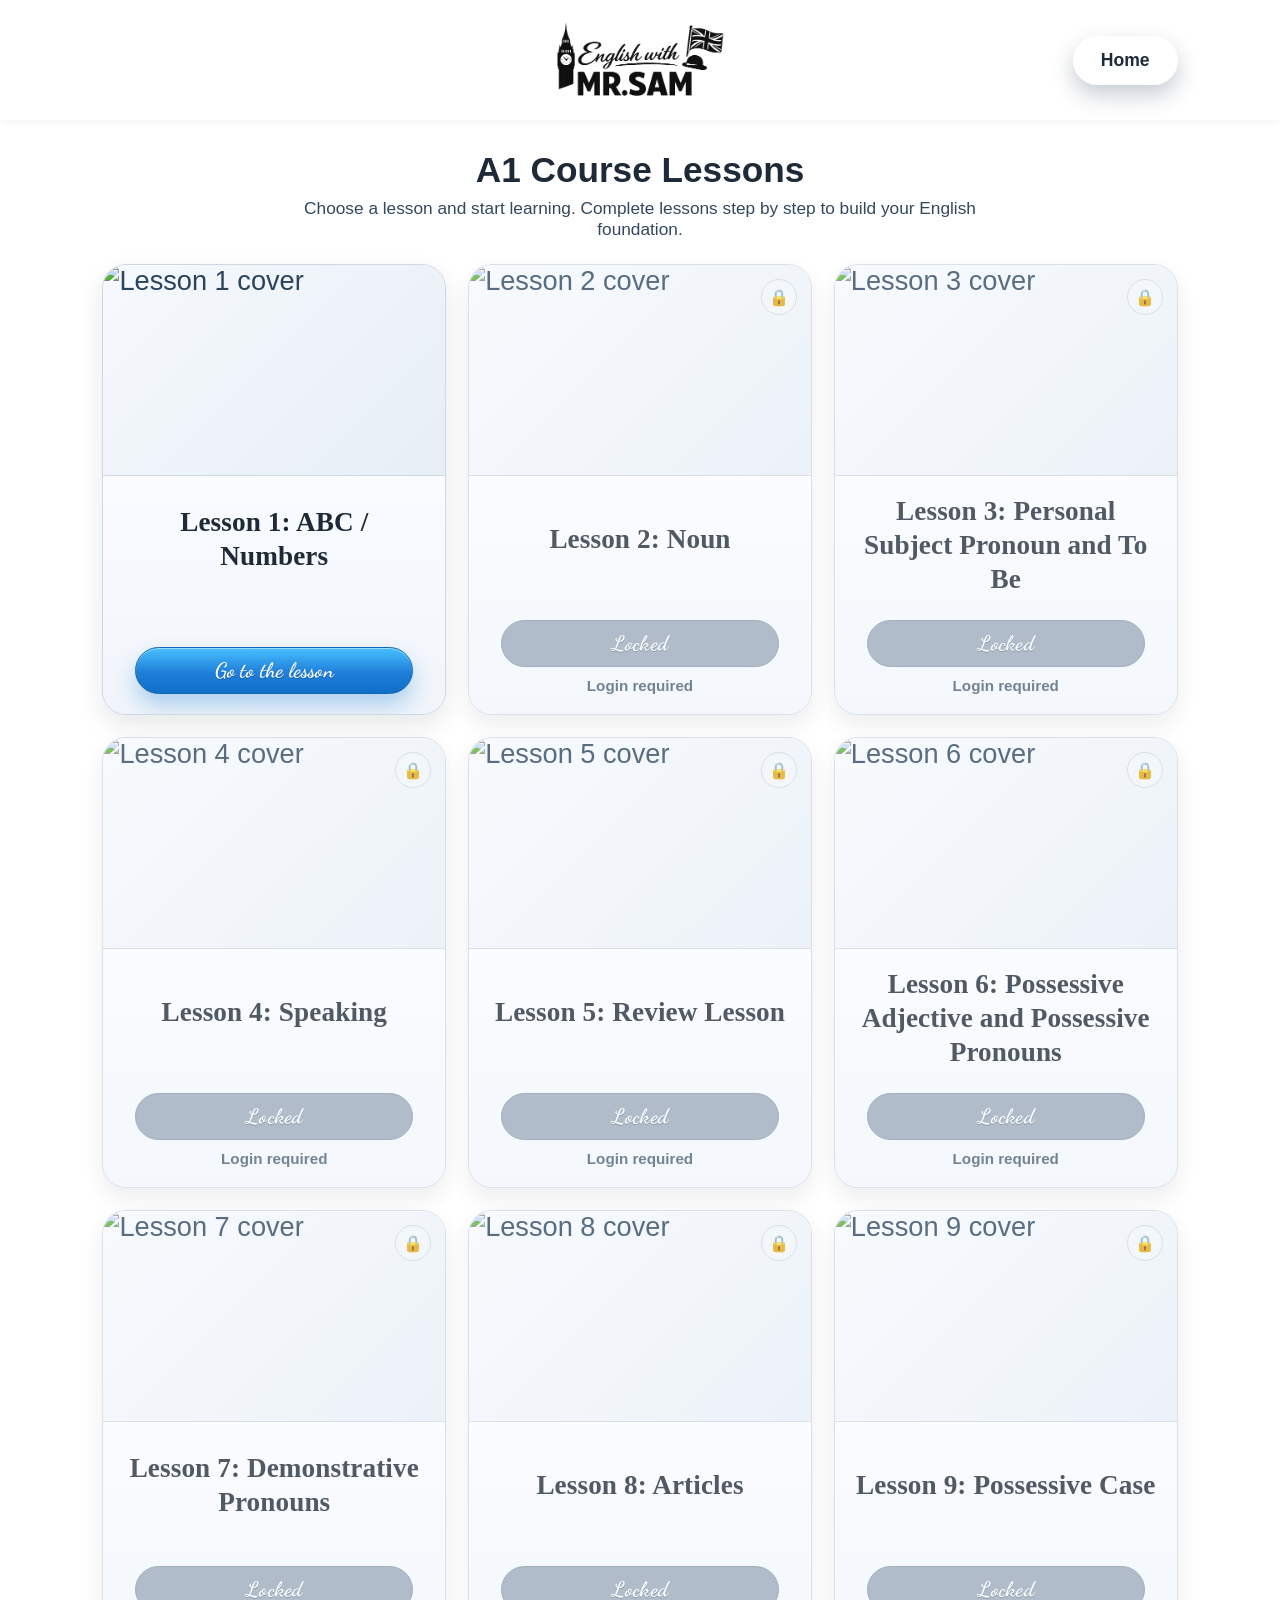
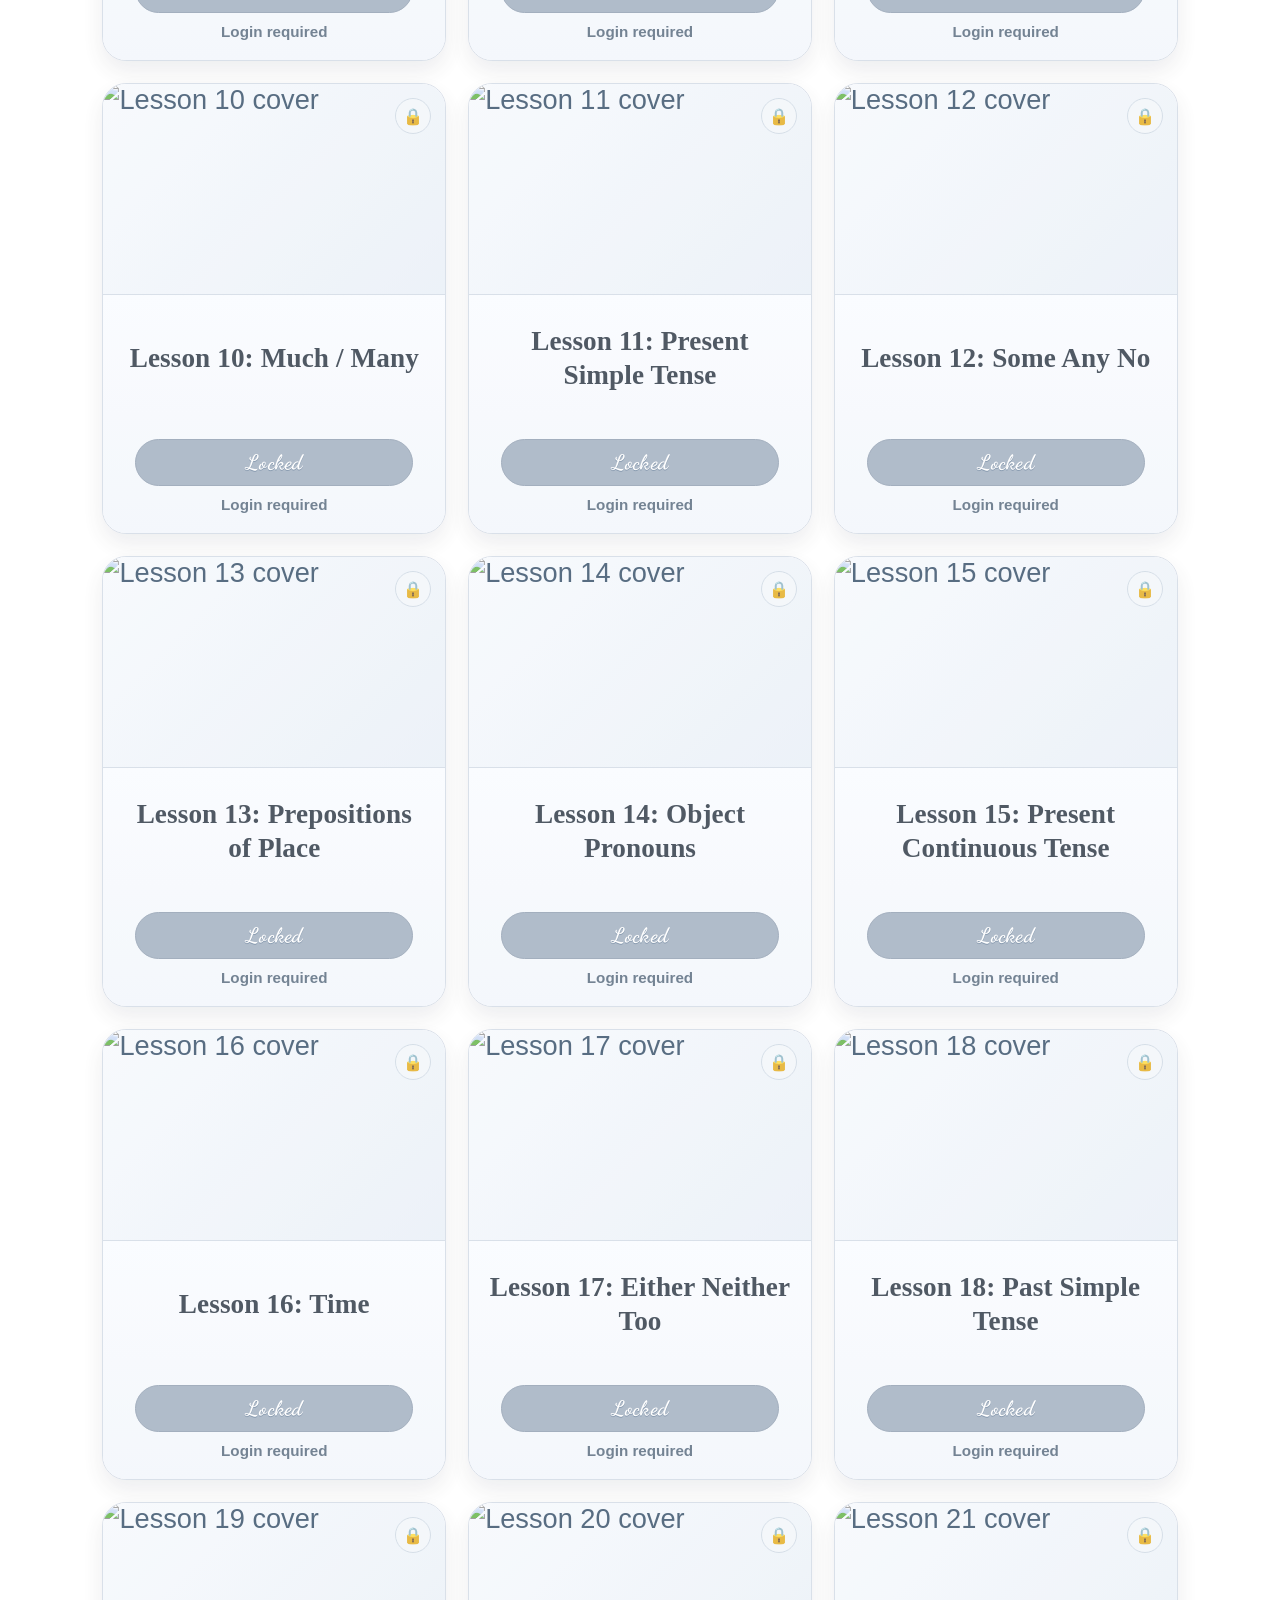
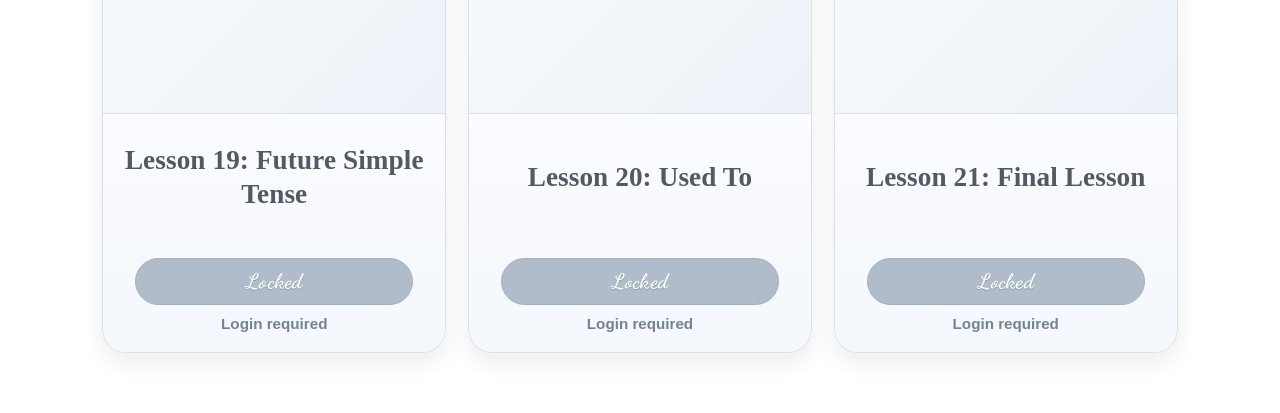
==== a1.html @ b32f91ed "Моя полная версия проекта" ====
<!DOCTYPE html>
<html lang="en">
<head>
  <meta charset="UTF-8">
  <meta name="viewport" content="width=device-width, initial-scale=1.0">
  <title>A1 Course - English with Mr.Sam</title>
  <link rel="stylesheet" href="css/style.css">
</head>
<body>

<header class="level-header">
  <div class="level-header-actions level-header-actions-left">
    <button id="student-notifications-btn" class="btn student-notifications-btn" type="button" hidden>
      Notifications
      <span id="student-notifications-badge" class="admin-requests-badge" hidden>0</span>
    </button>
  </div>
  <div class="logo"><img src="assets/images/logo.png" alt="English with Mr.Sam"></div>
	  <div class="level-header-actions level-header-actions-right">
	    <button id="admin-lessons-edit-btn" class="btn admin-lessons-edit-btn" type="button" hidden>Edit Menu</button>
	    <a href="index.html" class="btn">Home</a>
	  </div>
	</header>

<main class="lessons-page">
  <section class="lessons-header">
    <h1>A1 Course Lessons</h1>
    <p>Choose a lesson and start learning. Complete lessons step by step to build your English foundation.</p>
  </section>

  <section class="lessons-grid">
    <article class="lesson-card">
      <div class="lesson-cover">
        <img src="https://i.pinimg.com/736x/f4/28/dd/f428dd018444810c4edd49f3112e49e9.jpg" alt="Lesson 1 cover">
      </div>
      <div class="lesson-content">
        <h3>Lesson 1: ABC / Numbers</h3>
        <a href="lesson.html?course=a1&lesson=1" class="btn lesson-watch-btn">Go to the lesson</a>
      </div>
    </article>

    <article class="lesson-card">
      <div class="lesson-cover">
        <img src="https://i.pinimg.com/736x/12/1a/36/121a3678f248014e01d6d754f0ebbd3f.jpg" alt="Lesson 2 cover">
      </div>
      <div class="lesson-content">
        <h3>Lesson 2: Noun</h3>
        <a href="lesson.html?course=a1&lesson=2" class="btn lesson-watch-btn">Go to the lesson</a>
      </div>
    </article>

    <article class="lesson-card">
      <div class="lesson-cover">
        <img src="https://i.pinimg.com/736x/fa/c9/60/fac9600a9e92a15acb2fcb94dc715d37.jpg" alt="Lesson 3 cover">
      </div>
      <div class="lesson-content">
        <h3>Lesson 3: Personal Subject Pronoun and To Be</h3>
        <a href="lesson.html?course=a1&lesson=3" class="btn lesson-watch-btn">Go to the lesson</a>
      </div>
    </article>

    <article class="lesson-card">
      <div class="lesson-cover">
        <img src="https://i.pinimg.com/736x/59/88/29/59882949a5b94a3feb4efd10d1847ea9.jpg" alt="Lesson 4 cover">
      </div>
      <div class="lesson-content">
        <h3>Lesson 4: Speaking</h3>
        <a href="lesson.html?course=a1&lesson=4" class="btn lesson-watch-btn">Go to the lesson</a>
      </div>
    </article>

    <article class="lesson-card">
      <div class="lesson-cover">
        <img src="https://i.pinimg.com/736x/5c/96/75/5c9675b63a63d4acdc870abcc089da8f.jpg" alt="Lesson 5 cover">
      </div>
      <div class="lesson-content">
        <h3>Lesson 5: Review Lesson</h3>
        <a href="lesson.html?course=a1&lesson=5" class="btn lesson-watch-btn">Go to the lesson</a>
      </div>
    </article>

    <article class="lesson-card">
      <div class="lesson-cover">
        <img src="https://i.pinimg.com/474x/13/44/f9/1344f935980ba0d9b12a4c93f4e390b7.jpg" alt="Lesson 6 cover">
      </div>
      <div class="lesson-content">
        <h3>Lesson 6: Possessive Adjective and Possessive Pronouns</h3>
        <a href="lesson.html?course=a1&lesson=6" class="btn lesson-watch-btn">Go to the lesson</a>
      </div>
    </article>

    <article class="lesson-card">
      <div class="lesson-cover">
        <img src="https://i.pinimg.com/736x/24/4f/c6/244fc6b7ed5f3d1a5524e6fdaa339939.jpg" alt="Lesson 7 cover">
      </div>
      <div class="lesson-content">
        <h3>Lesson 7: Demonstrative Pronouns</h3>
        <a href="lesson.html?course=a1&lesson=7" class="btn lesson-watch-btn">Go to the lesson</a>
      </div>
    </article>

    <article class="lesson-card">
      <div class="lesson-cover">
        <img src="https://i.pinimg.com/736x/83/2a/03/832a032b71c63dbc31da8e2b316b7956.jpg" alt="Lesson 8 cover">
      </div>
      <div class="lesson-content">
        <h3>Lesson 8: Articles</h3>
        <a href="lesson.html?course=a1&lesson=8" class="btn lesson-watch-btn">Go to the lesson</a>
      </div>
    </article>

    <article class="lesson-card">
      <div class="lesson-cover">
        <img src="https://i.pinimg.com/736x/c4/96/86/c4968682a4b6e03bea7758cf685287c3.jpg" alt="Lesson 9 cover">
      </div>
      <div class="lesson-content">
        <h3>Lesson 9: Possessive Case</h3>
        <a href="lesson.html?course=a1&lesson=9" class="btn lesson-watch-btn">Go to the lesson</a>
      </div>
    </article>

    <article class="lesson-card">
      <div class="lesson-cover">
        <img src="https://i.pinimg.com/736x/73/36/1b/73361b4a1b1c5f6d1d04d40ecb7745ae.jpg" alt="Lesson 10 cover">
      </div>
      <div class="lesson-content">
        <h3>Lesson 10: Much / Many</h3>
        <a href="lesson.html?course=a1&lesson=10" class="btn lesson-watch-btn">Go to the lesson</a>
      </div>
    </article>

    <article class="lesson-card">
      <div class="lesson-cover">
        <img src="https://i.pinimg.com/736x/d9/fa/b4/d9fab4a4e30b1e38443cf0c3f3ee1633.jpg" alt="Lesson 11 cover">
      </div>
      <div class="lesson-content">
        <h3>Lesson 11: Present Simple Tense</h3>
        <a href="lesson.html?course=a1&lesson=11" class="btn lesson-watch-btn">Go to the lesson</a>
      </div>
    </article>

    <article class="lesson-card">
      <div class="lesson-cover">
        <img src="https://i.pinimg.com/474x/fb/35/fd/fb35fd4e826f619e4605c8e14056ad9c.jpg" alt="Lesson 12 cover">
      </div>
      <div class="lesson-content">
        <h3>Lesson 12: Some Any No</h3>
        <a href="lesson.html?course=a1&lesson=12" class="btn lesson-watch-btn">Go to the lesson</a>
      </div>
    </article>

    <article class="lesson-card">
      <div class="lesson-cover">
        <img src="https://i.pinimg.com/736x/87/4e/cf/874ecf6b1c664c4f648a3f68b9eb42da.jpg" alt="Lesson 13 cover">
      </div>
      <div class="lesson-content">
        <h3>Lesson 13: Prepositions of Place</h3>
        <a href="lesson.html?course=a1&lesson=13" class="btn lesson-watch-btn">Go to the lesson</a>
      </div>
    </article>

    <article class="lesson-card">
      <div class="lesson-cover">
        <img src="https://i.pinimg.com/736x/93/0e/83/930e83a0f84711d892cebf21de07cc9b.jpg" alt="Lesson 14 cover">
      </div>
      <div class="lesson-content">
        <h3>Lesson 14: Object Pronouns</h3>
        <a href="lesson.html?course=a1&lesson=14" class="btn lesson-watch-btn">Go to the lesson</a>
      </div>
    </article>

    <article class="lesson-card">
      <div class="lesson-cover">
        <img src="https://i.pinimg.com/736x/8a/24/f9/8a24f9ffac2195adc4636b963e77fce8.jpg" alt="Lesson 15 cover">
      </div>
      <div class="lesson-content">
        <h3>Lesson 15: Present Continuous Tense</h3>
        <a href="lesson.html?course=a1&lesson=15" class="btn lesson-watch-btn">Go to the lesson</a>
      </div>
    </article>

    <article class="lesson-card">
      <div class="lesson-cover">
        <img src="https://i.pinimg.com/736x/9e/d6/b0/9ed6b02f79d5bc40ccf3356152692ac5.jpg" alt="Lesson 16 cover">
      </div>
      <div class="lesson-content">
        <h3>Lesson 16: Time</h3>
        <a href="lesson.html?course=a1&lesson=16" class="btn lesson-watch-btn">Go to the lesson</a>
      </div>
    </article>

    <article class="lesson-card">
      <div class="lesson-cover">
        <img src="https://i.pinimg.com/736x/a9/92/30/a99230cb62af716498c2d826ce8df457.jpg" alt="Lesson 17 cover">
      </div>
      <div class="lesson-content">
        <h3>Lesson 17: Either Neither Too</h3>
        <a href="lesson.html?course=a1&lesson=17" class="btn lesson-watch-btn">Go to the lesson</a>
      </div>
    </article>

    <article class="lesson-card">
      <div class="lesson-cover">
        <img src="https://i.pinimg.com/736x/d8/53/77/d85377ebad94252be86b16bd6f372244.jpg" alt="Lesson 18 cover">
      </div>
      <div class="lesson-content">
        <h3>Lesson 18: Past Simple Tense</h3>
        <a href="lesson.html?course=a1&lesson=18" class="btn lesson-watch-btn">Go to the lesson</a>
      </div>
    </article>

    <article class="lesson-card">
      <div class="lesson-cover">
        <img src="https://i.pinimg.com/736x/39/40/91/394091cfc0bd8c5c378f222844a69f79.jpg" alt="Lesson 19 cover">
      </div>
      <div class="lesson-content">
        <h3>Lesson 19: Future Simple Tense</h3>
        <a href="lesson.html?course=a1&lesson=19" class="btn lesson-watch-btn">Go to the lesson</a>
      </div>
    </article>

    <article class="lesson-card">
      <div class="lesson-cover">
        <img src="https://i.pinimg.com/736x/39/0e/78/390e78ba907acc39c806ce5bff473f95.jpg" alt="Lesson 20 cover">
      </div>
      <div class="lesson-content">
        <h3>Lesson 20: Used To</h3>
        <a href="lesson.html?course=a1&lesson=20" class="btn lesson-watch-btn">Go to the lesson</a>
      </div>
    </article>

    <article class="lesson-card">
      <div class="lesson-cover">
        <img src="https://i.pinimg.com/736x/36/9f/03/369f03be8d5e9aa9226c4de29df728b2.jpg" alt="Lesson 21 cover">
      </div>
      <div class="lesson-content">
        <h3>Lesson 21: Final Lesson</h3>
        <a href="lesson.html?course=a1&lesson=21" class="btn lesson-watch-btn">Go to the lesson</a>
      </div>
    </article>
  </section>
</main>

<script src="js/script.js"></script>
</body>
</html>
---- css/style.css ----
﻿@import url("https://fonts.googleapis.com/css2?family=Manrope:wght@600;700;800&display=swap");
@import url("https://fonts.googleapis.com/css2?family=Dancing+Script:wght@600;700&display=swap");

body {
  margin: 0;
  font-family: Arial, sans-serif;
  background: #ffffff;
  color: #1E2A38;
}

[hidden] {
  display: none !important;
}

.results-page {
  min-height: calc(100vh - 90px);
  padding: 32px 6% 60px;
  display: flex;
  align-items: center;
  justify-content: center;
  background:
    linear-gradient(180deg, rgba(243, 246, 252, 0.95), rgba(243, 246, 252, 0.75)),
    repeating-linear-gradient(
      0deg,
      rgba(14, 37, 61, 0.06) 0px,
      rgba(14, 37, 61, 0.06) 1px,
      transparent 1px,
      transparent 28px
    ),
    repeating-linear-gradient(
      90deg,
      rgba(14, 37, 61, 0.06) 0px,
      rgba(14, 37, 61, 0.06) 1px,
      transparent 1px,
      transparent 28px
    );
}

.results-fullpage {
  width: min(980px, 100%);
}

.results-shell {
  background: #ffffff;
  border: 1px solid rgba(16, 35, 54, 0.18);
  border-radius: 26px;
  padding: 30px 28px 34px;
  box-shadow: 0 28px 70px rgba(12, 26, 40, 0.18);
  font-family: "Manrope", "Segoe UI", "Segoe UI Variable", sans-serif;
  position: relative;
}

.results-shell::after {
  content: "";
  position: absolute;
  inset: 14px;
  border: 1px solid rgba(19, 41, 63, 0.08);
  border-radius: 20px;
  pointer-events: none;
}

.results-headline {
  margin: 0 0 14px;
  text-align: center;
  font-size: clamp(2rem, 4vw, 2.8rem);
  letter-spacing: 0.4px;
  color: #102740;
}

.results-lead {
  margin: 0 auto 18px;
  max-width: 540px;
  text-align: center;
  color: #43556d;
  font-size: 1.02rem;
  line-height: 1.5;
  padding: 14px 18px;
  border: 1px solid rgba(18, 42, 64, 0.16);
  border-radius: 14px;
  background: #f7f9fc;
}

.results-toggle {
  display: grid;
  grid-template-columns: repeat(2, minmax(0, 1fr));
  gap: 16px;
  margin: 0 auto 18px;
  max-width: 520px;
}

.results-toggle-btn {
  border: 1px solid rgba(18, 42, 64, 0.2);
  background: #ffffff;
  color: #1e3348;
  padding: 12px 18px;
  border-radius: 12px;
  font-weight: 700;
  font-size: 1rem;
  letter-spacing: 0.2px;
  cursor: pointer;
  transition: transform 0.2s ease, box-shadow 0.2s ease;
}

.results-toggle-btn:hover {
  transform: translateY(-1px);
  box-shadow: 0 10px 24px rgba(17, 34, 52, 0.15);
}

.results-toggle-btn.is-active {
  background: #102a42;
  color: #ffffff;
  border-color: #102a42;
  box-shadow: 0 10px 22px rgba(10, 26, 41, 0.2);
}

.results-note {
  margin: 0 auto 22px;
  max-width: 620px;
  text-align: center;
  color: #1f3a55;
  font-weight: 600;
  padding: 14px 16px;
  border-radius: 14px;
  background: #eef3f8;
  border: 1px solid rgba(18, 42, 64, 0.12);
}

.results-grid {
  display: grid;
  grid-template-columns: repeat(3, minmax(0, 1fr));
  gap: 18px;
}

.results-card {
  border: 1px solid rgba(16, 37, 58, 0.2);
  border-radius: 18px;
  padding: 18px 16px;
  min-height: 190px;
  display: flex;
  flex-direction: column;
  gap: 10px;
  background: #ffffff;
  box-shadow: 0 10px 20px rgba(13, 27, 42, 0.08);
}

.results-score {
  width: 84px;
  height: 84px;
  border-radius: 16px;
  border: 1px solid rgba(16, 37, 58, 0.2);
  display: grid;
  place-items: center;
  font-size: 1.6rem;
  font-weight: 800;
  color: #122d46;
  background: #f3f6fb;
}

.results-card-info h3 {
  margin: 0 0 6px;
  font-size: 1.05rem;
  color: #102740;
}

.results-card-info p {
  margin: 0;
  color: #4a5f76;
  font-size: 0.96rem;
  line-height: 1.45;
}

@media (max-width: 900px) {
  .results-page {
    padding: 24px 5% 40px;
  }

  .results-shell {
    padding: 24px 20px 26px;
  }

  .results-grid {
    grid-template-columns: repeat(2, minmax(0, 1fr));
  }
}

@media (min-width: 901px) {
  #presentation-open-btn {
    display: none !important;
  }
}

@media (max-width: 640px) {
  .results-toggle {
    grid-template-columns: 1fr;
  }

  .results-grid {
    grid-template-columns: 1fr;
  }

  .results-score {
    width: 72px;
    height: 72px;
    font-size: 1.4rem;
  }
}

@media (max-width: 900px) {
  header {
    padding: 16px 5%;
  }

  .hero-header {
    min-height: auto;
    --logo-size: 180px;
  }

  .hero {
    padding: 40px 6% 28px;
  }

  .hero-info-grid {
    grid-template-columns: 1fr;
  }

  .hero-image img {
    aspect-ratio: 16 / 9;
  }

  .levels {
    padding: 44px 6%;
  }

  .cards {
    gap: 20px;
  }

  .header-actions {
    position: static;
    margin-top: 12px;
    justify-content: center;
    flex-wrap: wrap;
  }

  .profile-grid {
    grid-template-columns: 1fr;
  }

  .profile-subscription {
    grid-template-columns: 1fr;
  }

  .profile-extras-grid {
    grid-template-columns: 1fr;
  }

  .profile-modal-card,
  .achievements-modal-card,
  .leaderboard-modal-card {
    width: min(94vw, 560px);
    max-height: 92vh;
  }

  .results-modal-card {
    padding: 0 20px 28px;
  }

  .results-modal-tiles {
    grid-template-columns: repeat(2, minmax(0, 1fr));
    margin-top: 80px;
  }

  .results-modal-tile:nth-child(3n + 2) {
    --tile-offset: 0px;
  }

  .results-modal-subtitle--spaced {
    margin-top: 110px;
  }
}

@media (max-width: 640px) {
  header {
    padding: 12px 5%;
  }

  header .btn {
    position: static;
    padding: 10px 16px;
    font-size: 1rem;
  }

  .hero-header {
    --logo-size: 140px;
  }

  .hero-header.is-compact {
    padding: 10px 6%;
  }

  .header-actions {
    gap: 8px;
  }

  .header-actions .btn {
    padding: 8px 12px;
    font-size: 0.95rem;
  }

  .hero-info-card h3 {
    font-size: 1.5rem;
  }

  .hero-info-card p {
    font-size: 0.98rem;
  }

  .hero-image img {
    aspect-ratio: 16 / 10;
  }

  .levels h2 {
    font-size: 1.85rem;
  }

  .cards {
    grid-template-columns: 1fr;
  }

  .knowledge-test-note {
    font-size: 1.35rem;
  }

  .knowledge-test-btn {
    width: 100%;
    max-width: 320px;
  }

  .profile-mentor-card {
    flex-direction: column;
    text-align: center;
    border-radius: 16px;
    padding: 12px;
  }

  .profile-mentor-avatar {
    width: 64px;
    height: 64px;
  }

  .achievements-modal-header {
    grid-template-columns: 1fr;
    justify-items: center;
    gap: 8px;
  }

  .achievements-modal-header h3 {
    justify-self: center;
    text-align: center;
  }

  .achievements-modal-close,
  .achievements-modal-header .achievements-leaderboard-btn {
    justify-self: center;
  }

  .leaderboard-modal-header {
    flex-direction: column;
    align-items: center;
    gap: 8px;
  }

  .leaderboard-modal-close {
    align-self: center;
  }

  .results-modal-tiles {
    grid-template-columns: 1fr;
    margin-top: 48px;
  }

  .results-modal-tile {
    transform: translateY(0);
  }

  .results-modal-subtitle--spaced {
    margin-top: 40px;
  }
}

header {
  display: flex;
  justify-content: center;
  align-items: center;
  padding: 20px 8%;
  box-shadow: 0 2px 8px rgba(0,0,0,0.05);
  position: relative;
  overflow: hidden;
  --header-bg-image: url("https://wallpapers.com/images/hd/white-geometric-shapes-nvtlzwob9kw7mc8t.jpg");
  background-color: var(--header-bg-color, #ffffff);
}

header::before {
  content: "";
  position: absolute;
  inset: 0;
  background-image: var(--header-bg-image);
  background-size: cover;
  background-position: center;
  background-repeat: no-repeat;
  z-index: 0;
  pointer-events: none;
}

header > * {
  position: relative;
  z-index: 1;
}

.hero-header {
  position: sticky;
  top: 0;
  z-index: 20;
  --header-bg-color: #e3e7ec;
  --header-max-vh: 45;
  --header-min-px: 90;
  min-height: calc(var(--header-max-vh) * 1vh);
  --logo-size-max: 252;
  --logo-size-min: 95;
  --logo-size: 252px;
  overflow: hidden;
  transition: min-height 0.45s ease, padding 0.45s ease, box-shadow 0.45s ease;
}

.hero-header::before {
  transition: opacity 0.45s ease;
}

.logo {
  font-weight: bold;
  font-size: 2rem;
  text-align: center;
  transition: font-size 0.45s ease;
  font-family: "Dancing Script", "Segoe Script", "Brush Script MT", cursive;
  letter-spacing: 0.3px;
  line-height: 1;
  display: inline-flex;
  align-items: center;
  justify-content: center;
}

.logo img {
  height: var(--logo-size, 95px);
  width: auto;
  display: block;
}

.level-header {
  min-height: 75px;
  --logo-size: 80px;
  --header-bg-color: #ffffff;
}

.admin-header {
  min-height: 80px;
  --logo-size: 85px;
  --header-bg-color: #e3e7ec;
}

.level-header .btn {
  top: 50%;
  transform: translateY(-50%);
}

.level-header .btn:hover {
  transform: translateY(-50%);
}

header .btn {
  position: absolute;
  right: 4%;
  top: 14px;
  background: #ffffff;
  color: #1E2A38;
  padding: 14px 28px;
  border-radius: 11px;
  font-weight: 700;
  font-size: 1.1rem;
}

.header-actions {
  position: absolute;
  top: 14px;
  display: flex;
  align-items: center;
  gap: 10px;
}

.header-actions-left {
  left: 4%;
  right: auto;
}

.header-actions-right {
  right: 4%;
  left: auto;
}

.header-actions .btn {
  position: static;
  display: inline-flex;
  align-items: center;
  justify-content: center;
  line-height: 1;
}

.header-actions .btn[hidden] {
  display: none !important;
}

.header-actions #admin-panel-btn,
.header-actions #profile-btn {
  position: relative;
  transform: none;
}

@media (min-width: 901px) {
  .hero-header .header-actions.header-actions-right #admin-panel-btn {
    position: relative;
    top: 0;
  }
}

.profile-modal {
  position: fixed;
  inset: 0;
  background: rgba(10, 25, 45, 0.44);
  display: none;
  align-items: center;
  justify-content: center;
  padding: 16px;
  z-index: 1200;
}

.profile-modal.is-open {
  display: flex;
}

.profile-modal-card {
  width: min(640px, 100%);
  max-height: 90vh;
  overflow-y: auto;
  background: #ffffff;
  border-radius: 18px;
  border: 1px solid #cfdae6;
  padding: 12px;
}

.team-modal {
  position: fixed;
  inset: 0;
  background: rgba(10, 25, 45, 0.44);
  display: none;
  align-items: center;
  justify-content: center;
  padding: 0;
  z-index: 1300;
}

.team-modal.is-open {
  display: flex;
}

.team-modal-card {
  width: 100vw;
  height: 100dvh;
  background: #ffffff;
  border-radius: 0;
  border: none;
  overflow: hidden;
  display: flex;
  flex-direction: column;
}

.team-modal-topbar {
  display: grid;
  grid-template-columns: 1fr auto 1fr;
  align-items: center;
  gap: 12px;
  padding: max(12px, env(safe-area-inset-top)) max(14px, env(safe-area-inset-right)) 12px
    max(14px, env(safe-area-inset-left));
  border-bottom: 1px solid #e2eaf3;
  background: linear-gradient(180deg, #ffffff 0%, #f4f7fb 100%);
}

.team-modal-topbar-spacer {
  min-width: 120px;
}

.team-modal-topbar-center {
  display: inline-flex;
  align-items: center;
  gap: 12px;
  justify-content: center;
  flex-wrap: wrap;
}

.team-modal-title {
  margin: 0;
  color: #0e2a45;
  font-weight: 900;
  letter-spacing: 0.4px;
  font-size: clamp(1.6rem, 2.3vw, 2.25rem);
  text-shadow: 0 10px 18px rgba(16, 32, 56, 0.08);
}

.team-modal-count {
  display: inline-flex;
  align-items: center;
  padding: 6px 12px;
  border-radius: 999px;
  font-weight: 900;
  font-size: 0.9rem;
  background: linear-gradient(135deg, #102a42, #184a7a);
  color: #ffffff;
}

.team-modal-topbar-right {
  display: inline-flex;
  align-items: center;
  gap: 10px;
  flex-wrap: wrap;
  justify-content: flex-end;
  justify-self: end;
}

.team-modal-edit-btn {
  background: linear-gradient(135deg, #f59e0b, #d97706) !important;
  color: #ffffff !important;
  border: none !important;
  font-weight: 900 !important;
}

.team-modal-body {
  flex: 1;
  min-height: 0;
  display: flex;
  flex-direction: column;
  align-items: center;
  padding: 18px 16px 22px;
  overflow: auto;
  -webkit-overflow-scrolling: touch;
  background:
    linear-gradient(180deg, rgba(243, 246, 252, 0.85), rgba(243, 246, 252, 0.65)),
    repeating-linear-gradient(
      0deg,
      rgba(14, 37, 61, 0.05) 0px,
      rgba(14, 37, 61, 0.05) 1px,
      transparent 1px,
      transparent 28px
    ),
    repeating-linear-gradient(
      90deg,
      rgba(14, 37, 61, 0.05) 0px,
      rgba(14, 37, 61, 0.05) 1px,
      transparent 1px,
      transparent 28px
    );
}

.team-card-actions {
  margin-top: 10px;
  display: flex;
  gap: 10px;
  flex-wrap: wrap;
  align-items: center;
}

.team-card-actions .btn {
  padding: 8px 14px;
  font-size: 0.84rem;
  font-weight: 900;
  border: 1px solid rgba(16, 35, 54, 0.18);
  background: rgba(255, 255, 255, 0.92);
  color: #15314f;
}

.team-card-actions .team-card-more-btn {
  background: linear-gradient(135deg, #f59e0b, #d97706);
  color: #ffffff;
  border-color: transparent;
  box-shadow: 0 10px 22px rgba(217, 119, 6, 0.26);
}

.team-card-actions .team-card-delete-btn {
  background: linear-gradient(135deg, #ef4444, #b91c1c);
  color: #ffffff;
  border-color: transparent;
}

.admin-team-mini-delete {
  background: linear-gradient(135deg, #ef4444, #b91c1c) !important;
  color: #ffffff !important;
  border-color: transparent !important;
  box-shadow: 0 12px 22px rgba(185, 28, 28, 0.22);
}

.team-member-card {
  width: min(860px, 100%);
  max-height: 92vh;
  padding: 12px 12px 16px;
}

.team-member-modal {
  z-index: 1400;
}

.team-member-hero {
  display: flex;
  gap: 16px;
  align-items: center;
  padding: 10px 6px 6px;
}

.team-member-avatar {
  width: 206px;
  height: 206px;
  border-radius: 50%;
  border: 2px solid #263747;
  background: linear-gradient(135deg, #e7edf3, #cfd8e2);
  flex: 0 0 206px;
  overflow: hidden;
  display: grid;
  place-items: center;
  color: #2b4e72;
  font-weight: 900;
  font-size: 2.1rem;
}

.team-member-avatar img {
  width: 100%;
  height: 100%;
  object-fit: cover;
  display: block;
}

.team-member-hero-text {
  display: grid;
  gap: 10px;
  min-width: 0;
}

.team-member-header {
  margin: 0;
  color: #132943;
  font-weight: 900;
  font-size: 1.6rem;
  line-height: 1.15;
}

.team-member-subheader {
  margin: 0;
  color: #24415f;
  font-size: 1.02rem;
  line-height: 1.45;
}

.team-member-section {
  margin-top: 14px;
  padding: 12px;
  border-radius: 18px;
  border: 1px solid #cfdae6;
  background: linear-gradient(180deg, #ffffff 0%, #f4f7fb 100%);
}

.team-member-section-title {
  margin: 0 0 10px;
  color: #143456;
}

.team-member-achievements {
  margin: 0;
  padding-left: 18px;
  color: #31475c;
  line-height: 1.55;
}

.admin-team-edit-grid {
  display: grid;
  grid-template-columns: 190px 1fr;
  gap: 16px;
  margin-top: 14px;
}

.admin-team-edit-avatar {
  display: grid;
  gap: 10px;
  align-content: start;
  justify-items: center;
}

#admin-team-edit-avatar-preview,
.admin-team-edit-avatar-fallback {
  width: 150px;
  height: 150px;
  border-radius: 50%;
  border: 1px solid #d9e1ee;
  background: #f3f6fb;
  display: grid;
  place-items: center;
  font-weight: 900;
  color: #1c2a4a;
  object-fit: cover;
}

.admin-team-edit-avatar-fallback {
  font-size: 2rem;
}

.admin-team-edit-fields {
  display: grid;
  gap: 10px;
}

.admin-team-edit-textarea {
  resize: vertical;
}

@media (max-width: 700px) {
  .team-member-hero {
    flex-direction: column;
    align-items: flex-start;
  }
  .team-member-avatar {
    width: 176px;
    height: 176px;
    flex-basis: 176px;
  }
  .admin-team-edit-grid {
    grid-template-columns: 1fr;
  }
}

.achievements-modal {
  position: fixed;
  inset: 0;
  background: rgba(10, 25, 45, 0.44);
  display: none;
  align-items: center;
  justify-content: center;
  padding: 16px;
  z-index: 1250;
}

.achievements-modal.is-open {
  display: flex;
}

.achievements-modal-card {
  width: min(560px, 100%);
  max-height: 88vh;
  overflow-y: auto;
  background: #ffffff;
  border-radius: 18px;
  border: 1px solid #cfdae6;
  padding: 16px;
}

.achievements-modal-header {
  display: grid;
  grid-template-columns: 1fr auto 1fr;
  align-items: center;
  gap: 12px;
  margin-bottom: 8px;
}

.achievements-modal-header h3 {
  margin: 0;
  color: #143456;
  font-size: 1.35rem;
  justify-self: start;
}

.achievements-modal-close {
  box-shadow: none;
  padding: 8px 14px;
  justify-self: end;
}

.achievements-modal-header .achievements-leaderboard-btn {
  justify-self: center;
}

.achievements-modal-progress {
  margin: 0 0 14px;
  font-weight: 800;
  color: #1f4f7a;
  font-size: 1.05rem;
}

.achievements-modal-list {
  display: grid;
  gap: 10px;
}

.achievements-modal-actions {
  margin-top: 12px;
  display: flex;
  justify-content: flex-end;
}

.achievements-leaderboard-btn {
  padding: 8px 16px;
  border-radius: 999px;
  box-shadow: none;
  background: linear-gradient(135deg, #2fa7ff, #1682cf);
  color: #ffffff;
  font-weight: 700;
}

.achievements-leaderboard-btn:hover {
  filter: brightness(1.04);
}

.leaderboard-modal {
  position: fixed;
  inset: 0;
  background: rgba(10, 25, 45, 0.44);
  display: none;
  align-items: center;
  justify-content: center;
  padding: 16px;
  z-index: 1260;
}

.leaderboard-modal.is-open {
  display: flex;
}

.leaderboard-modal-card {
  width: min(520px, 100%);
  max-height: 88vh;
  overflow-y: auto;
  background: linear-gradient(160deg, #f7fbff 0%, #ffffff 45%, #eef4ff 100%);
  border-radius: 18px;
  border: 1px solid #d4e3f7;
  padding: 16px;
  box-shadow: 0 22px 40px rgba(16, 38, 74, 0.18);
}

.leaderboard-modal-header {
  display: flex;
  align-items: center;
  justify-content: space-between;
  gap: 12px;
  margin-bottom: 8px;
}

.leaderboard-modal-header h3 {
  margin: 0;
  color: #143456;
  font-size: 1.35rem;
}

.leaderboard-modal-close {
  box-shadow: none;
  padding: 8px 14px;
}

.leaderboard-modal-list {
  display: grid;
  gap: 12px;
}

.leaderboard-row {
  display: flex;
  align-items: center;
  gap: 12px;
  padding: 10px 12px;
  border-radius: 14px;
  border: 1px solid #d6e2f1;
  background: linear-gradient(135deg, #f9fbff, #f2f6ff);
  box-shadow: inset 0 0 0 1px rgba(255, 255, 255, 0.45);
  transition: transform 0.15s ease, box-shadow 0.2s ease;
  font-size: 0.9rem;
  cursor: pointer;
}

.leaderboard-row:hover {
  transform: translateY(-1px);
  box-shadow: 0 10px 18px rgba(16, 38, 74, 0.12);
}

.leaderboard-row:focus {
  outline: 3px solid rgba(47, 167, 255, 0.45);
  outline-offset: 2px;
}

.leaderboard-row.is-you {
  border-color: #2fa7ff;
  background: linear-gradient(135deg, #eaf4ff, #f7fbff);
}

.leaderboard-row.is-top-1 {
  border-color: #f0c766;
  background: linear-gradient(135deg, #fff6d8, #ffeeb3);
}

.leaderboard-row.is-top-2 {
  border-color: #c9d4e5;
  background: linear-gradient(135deg, #f4f7fb, #e9eef7);
}

.leaderboard-row.is-top-3 {
  border-color: #f0c0a1;
  background: linear-gradient(135deg, #fff0e4, #ffe2cd);
}

.leaderboard-rank {
  display: flex;
  align-items: center;
  gap: 6px;
  font-weight: 800;
  color: #1f4f7a;
  min-width: 52px;
}

.leaderboard-rank-text {
  min-width: 28px;
}

.leaderboard-medal {
  font-size: 1.05rem;
}

.leaderboard-name {
  flex: 1;
  font-weight: 700;
  color: #233a52;
  display: flex;
  flex-direction: column;
  gap: 2px;
}

.leaderboard-name-text {
  font-size: 0.98rem;
}

.leaderboard-meta {
  font-size: 0.8rem;
  color: #5b6f85;
}

.leaderboard-points {
  font-weight: 800;
  color: #1f6a4a;
  background: #e9f6ef;
  border: 1px solid #bde3cf;
  padding: 4px 10px;
  border-radius: 999px;
  min-width: 72px;
  text-align: center;
}

.leaderboard-row.is-top-1 .leaderboard-points {
  background: #fff0b5;
  border-color: #f0c766;
  color: #8b5a12;
}

.leaderboard-row.is-top-2 .leaderboard-points {
  background: #eef2f7;
  border-color: #c9d4e5;
  color: #47566a;
}

.leaderboard-row.is-top-3 .leaderboard-points {
  background: #ffe6d5;
  border-color: #f0c0a1;
  color: #8a4a20;
}

.achievement-item {
  display: grid;
  grid-template-columns: auto 1fr auto;
  gap: 10px;
  align-items: center;
  padding: 10px 12px;
  border-radius: 14px;
  border: 1px solid #d5e0ec;
  background: #f6f9fd;
  box-shadow: inset 0 0 0 1px rgba(255, 255, 255, 0.5);
}

.achievement-item.is-earned {
  border-color: #f0c96a;
  background: linear-gradient(135deg, #fff8e6, #f8fbff);
  box-shadow: 0 10px 20px rgba(241, 198, 84, 0.18);
}

.achievement-item.is-locked {
  opacity: 0.6;
  background: #f0f3f7;
}

.achievement-icon {
  width: 36px;
  height: 36px;
  border-radius: 12px;
  border: 1px solid #cfe0f3;
  background: #eaf2ff;
  display: inline-flex;
  align-items: center;
  justify-content: center;
  font-size: 1.1rem;
  color: #1f4f7a;
}

.achievement-item.is-earned .achievement-icon {
  background: #fff3cc;
  border-color: #f0c96a;
  color: #9a650c;
}

.achievement-item.is-locked .achievement-icon {
  background: #eef2f6;
  border-color: #d5dee9;
  color: #8a98a9;
}

.achievement-text h4 {
  margin: 0 0 4px;
  font-size: 0.98rem;
  color: #143456;
}

.achievement-text p {
  margin: 0;
  font-size: 0.86rem;
  color: #41576e;
}

.achievement-status {
  font-weight: 800;
  font-size: 0.85rem;
  color: #2e7d55;
}

.achievement-item.is-locked .achievement-status {
  color: #7a8a9b;
}

.achievement-toast-container {
  position: fixed;
  top: 16px;
  right: 16px;
  display: grid;
  gap: 10px;
  z-index: 1600;
}

.achievement-toast {
  display: flex;
  gap: 10px;
  align-items: flex-start;
  padding: 12px 14px;
  border-radius: 16px;
  background: linear-gradient(135deg, #12324f, #1f4f7a);
  color: #ffffff;
  border: 1px solid rgba(255, 255, 255, 0.18);
  box-shadow: 0 12px 26px rgba(12, 32, 59, 0.3);
  opacity: 0;
  transform: translateY(-8px) scale(0.98);
  transition: opacity 0.25s ease, transform 0.25s ease;
  max-width: 320px;
}

.achievement-toast.is-visible {
  opacity: 1;
  transform: translateY(0) scale(1);
}

.achievement-toast-icon {
  width: 36px;
  height: 36px;
  border-radius: 12px;
  display: inline-flex;
  align-items: center;
  justify-content: center;
  background: rgba(255, 255, 255, 0.16);
  font-size: 1.1rem;
}

.achievement-toast-content {
  display: grid;
  gap: 2px;
}

.achievement-toast-title {
  font-weight: 800;
  font-size: 0.95rem;
  margin-bottom: 2px;
}

.achievement-toast-text {
  font-size: 0.85rem;
  color: #e5f1ff;
  line-height: 1.35;
}

.achievement-toast-points {
  font-weight: 700;
  color: #ffe08a;
}

@media (max-width: 640px) {
  .achievement-toast-container {
    left: 12px;
    right: 12px;
  }

  .achievement-toast {
    max-width: none;
    width: 100%;
  }
}

.profile-topbar {
  display: flex;
  align-items: center;
  justify-content: space-between;
  gap: 10px;
  margin-bottom: 14px;
}

.mentor-student-card .profile-topbar {
  justify-content: space-between;
}

.mentor-student-top-actions {
  display: inline-flex;
  align-items: center;
  justify-content: flex-end;
  gap: 10px;
  flex-wrap: wrap;
}

.mentor-student-top-actions .admin-view-progress-btn,
.mentor-student-top-actions .mentor-homework-btn {
  padding: 6px 16px;
  border-radius: 12px;
  font-size: 1rem;
  font-weight: 700;
}

@media (max-width: 720px) {
  .mentor-student-card .profile-topbar {
    flex-wrap: wrap;
  }

  .mentor-student-top-actions {
    width: 100%;
    justify-content: flex-end;
  }
}

.profile-topbar h3 {
  margin: 0;
  color: #143456;
  font-size: 1.3rem;
}

.profile-mentor {
  margin-bottom: 12px;
}

.profile-user {
  margin-bottom: 12px;
}

.profile-user-card {
  border-style: dashed;
}

.profile-user-avatar-fallback {
  width: 100%;
  height: 100%;
  display: flex;
  align-items: center;
  justify-content: center;
  font-weight: 900;
  color: #143456;
  background: linear-gradient(135deg, #e7f1ff 0%, #f2f6fb 100%);
}

.profile-user-avatar-actions {
  display: inline-flex;
  flex-wrap: wrap;
  align-items: center;
  gap: 10px;
}

.profile-user-avatar-msg {
  font-size: 0.78rem;
  color: #5a6f87;
  font-weight: 600;
}

.profile-public-stats {
  display: grid;
  grid-template-columns: repeat(2, minmax(0, 1fr));
  gap: 12px;
  margin-bottom: 12px;
}

@media (max-width: 560px) {
  .profile-public-stats {
    grid-template-columns: 1fr;
  }
}

.profile-mentor-card {
  display: flex;
  align-items: center;
  gap: 10px;
  padding: 8px 12px;
  border-radius: 999px;
  border: 1px solid #cfdae6;
  background: linear-gradient(180deg, #ffffff 0%, #f2f6fb 100%);
  box-shadow: 0 10px 18px rgba(18, 37, 66, 0.08);
}

.profile-mentor-avatar {
  width: 56px;
  height: 56px;
  border-radius: 50%;
  border: 2px solid #213a57;
  background: #e2e9f2;
  display: inline-flex;
  align-items: center;
  justify-content: center;
  overflow: hidden;
  flex: 0 0 auto;
}

.profile-mentor-avatar img {
  width: 100%;
  height: 100%;
  object-fit: cover;
}

.profile-mentor-content {
  display: grid;
  gap: 6px;
}

.profile-mentor-kicker {
  margin: 0;
  font-weight: 700;
  letter-spacing: 0.4px;
  text-transform: uppercase;
  font-size: 0.68rem;
  color: #5a6f87;
}

.profile-mentor-name {
  margin: 0;
  font-size: 0.98rem;
  color: #133557;
}

.profile-mentor-text {
  margin: 0;
  color: #4a6078;
  font-size: 0.84rem;
  line-height: 1.4;
}

.profile-mentor-contact {
  margin: 0;
  color: #5a6f87;
  font-size: 0.78rem;
  display: flex;
  flex-wrap: wrap;
  align-items: center;
  gap: 10px;
}

.profile-mentor-contact-label {
  font-weight: 700;
  color: #4f657b;
}

.profile-mentor-contact-actions {
  display: inline-flex;
  flex-wrap: wrap;
  gap: 8px;
  align-items: center;
  overflow: hidden;
  max-width: 0;
  opacity: 0;
  transform: translateX(-10px);
  pointer-events: none;
  transition: max-width 260ms ease, opacity 160ms ease, transform 260ms ease;
}

.profile-mentor-contact-actions.is-open {
  max-width: 260px;
  opacity: 1;
  transform: translateX(0);
  pointer-events: auto;
}

.profile-mentor-contact-actions .profile-support-icon {
  opacity: 0;
  transform: translateX(-12px) scale(0.2);
  transform-origin: left center;
  transition: opacity 160ms ease, transform 220ms ease;
}

.profile-mentor-contact-actions.is-open .profile-support-icon {
  opacity: 1;
  transform: translateX(0) scale(1);
  animation: mentor-contact-pop 320ms cubic-bezier(0.2, 1.1, 0.35, 1) both;
  animation-delay: calc(var(--i, 0) * 70ms);
}

@keyframes mentor-contact-pop {
  0% {
    opacity: 0;
    transform: translateX(-12px) scale(0.2);
  }
  70% {
    opacity: 1;
    transform: translateX(0) scale(1.08);
  }
  100% {
    opacity: 1;
    transform: translateX(0) scale(1);
  }
}

.profile-mentor-contact-actions .profile-support-icon {
  width: 40px;
  height: 40px;
  box-shadow: 0 8px 14px rgba(16, 32, 56, 0.14);
}

.profile-mentor-contact-actions .profile-support-icon-img {
  width: 22px;
  height: 22px;
}

.profile-mentor-contact-actions .profile-support-icon-img--instagram {
  width: 26px;
  height: 26px;
}

.profile-mentor-contact-btn {
  display: inline-flex;
  align-items: center;
  justify-content: center;
  gap: 6px;
  padding: 6px 12px;
  border-radius: 999px;
  border: 1px solid #d4deea;
  background: #ffffff;
  color: #1f3a55;
  font-size: 0.78rem;
  font-weight: 700;
  text-decoration: none;
  transition: transform 0.2s ease, box-shadow 0.2s ease, border-color 0.2s ease;
}

.profile-mentor-contact-btn:hover {
  transform: translateY(-1px);
  box-shadow: 0 8px 16px rgba(14, 31, 54, 0.16);
  border-color: #b9c8d8;
}

.profile-mentor-contact-btn.is-call {
  background: linear-gradient(135deg, #1f8f3a, #36c769);
  color: #ffffff;
  border-color: transparent;
  box-shadow: 0 8px 16px rgba(33, 150, 83, 0.24);
}

.profile-mentor-contact-btn.is-call:hover {
  box-shadow: 0 12px 22px rgba(33, 150, 83, 0.32);
}

.profile-mentor-contact-btn.is-telegram {
  background: linear-gradient(135deg, #1c8fd8, #2aabee);
  color: #ffffff;
  border-color: transparent;
  box-shadow: 0 8px 16px rgba(34, 158, 217, 0.24);
}

.profile-mentor-contact-btn.is-telegram:hover {
  box-shadow: 0 12px 22px rgba(34, 158, 217, 0.32);
}

.mentor-self-edit {
  margin: 14px 0 0;
  padding: 12px;
  border-radius: 18px;
  border: 1px solid #cfdae6;
  background: linear-gradient(180deg, #ffffff 0%, #f4f7fb 100%);
}

.mentor-self-edit-title {
  margin: 0 0 10px;
  color: #143456;
  font-size: 1rem;
}

.mentor-self-edit-grid {
  display: grid;
  grid-template-columns: repeat(2, minmax(0, 1fr));
  gap: 10px;
}

@media (max-width: 720px) {
  .mentor-self-edit-grid {
    grid-template-columns: 1fr;
  }
}

.mentor-self-edit-input,
.mentor-self-edit-textarea {
  width: 100%;
  border-radius: 12px;
  border: 1px solid #cfdae6;
  padding: 10px 12px;
  font-weight: 700;
  color: #16395d;
  background: #ffffff;
}

.mentor-self-edit-textarea {
  margin-top: 10px;
  resize: vertical;
  min-height: 86px;
}

.mentor-self-edit-actions {
  display: flex;
  align-items: center;
  gap: 10px;
  margin-top: 10px;
}

.mentor-self-edit-save {
  border-radius: 12px;
  padding: 8px 18px;
}

.mentor-self-edit-msg {
  color: #35536f;
  font-weight: 700;
  font-size: 0.9rem;
}

.mentor-self-edit-msg.is-error {
  color: #b02a1f;
}

.mentor-self-edit-msg.is-success {
  color: #17633a;
}

.profile-close-btn {
  background: linear-gradient(135deg, #132a46, #1f4f7a);
  color: #ffffff;
  border-radius: 12px;
  padding: 6px 16px;
  font-weight: 700;
  box-shadow: 0 10px 22px rgba(19, 42, 70, 0.24);
  transition: transform 0.2s ease, box-shadow 0.2s ease, filter 0.2s ease;
}

.profile-close-btn:hover {
  transform: translateY(-2px);
  box-shadow: 0 14px 26px rgba(19, 42, 70, 0.3);
  filter: brightness(1.03);
}

.profile-grid {
  display: grid;
  grid-template-columns: repeat(2, minmax(0, 1fr));
  gap: 10px;
}

.profile-stat-card {
  background: #ffffff;
  border: 1px solid #cfdae6;
  border-radius: 16px;
  padding: 12px;
  text-align: center;
}

.profile-stat-card h4 {
  margin: 0 0 8px;
  font-size: 0.82rem;
  letter-spacing: 0.2px;
  color: #4f657b;
}

.profile-stat-card p {
  margin: 0;
  font-size: 1.45rem;
  font-weight: 800;
  color: #16395d;
}

.profile-subscription {
  margin-top: 10px;
  display: grid;
  grid-template-columns: repeat(auto-fit, minmax(190px, 1fr));
  gap: 10px;
  align-items: stretch;
}

.profile-subscription-card {
  padding: 12px 14px;
}

.profile-subscription-card p {
  font-size: 1.15rem;
}

.profile-achievements-card {
  text-align: center;
}

.profile-achievements-progress {
  margin: 6px 0 4px;
  font-size: 1rem;
  font-weight: 800;
  color: #143456;
}

.profile-achievements-list {
  display: flex;
  flex-wrap: wrap;
  gap: 6px;
  justify-content: center;
  margin-top: 4px;
  font-size: 0.82rem;
  font-weight: 700;
  color: #1f4f7a;
}

.profile-achievement-pill {
  padding: 4px 8px;
  border-radius: 999px;
  background: #eef3f8;
  border: 1px solid #cfdae6;
}

.profile-achievements-btn {
  margin-top: 8px;
  padding: 5px 12px;
  font-size: 0.85rem;
  box-shadow: none;
}

.profile-upgrade-btn {
  width: 100%;
  max-width: 320px;
  justify-self: center;
}

.profile-extras {
  margin-top: 10px;
  display: grid;
  gap: 12px;
}

.profile-modal-card .profile-upgrade-btn {
  margin: 0 auto;
}

.profile-extras-grid {
  display: grid;
  grid-template-columns: repeat(2, minmax(0, 1fr));
  gap: 12px;
}

.profile-support {
  display: grid;
  gap: 8px;
  justify-items: center;
  text-align: center;
}

.profile-support-label {
  margin: 0;
  font-weight: 700;
  color: #4f657b;
}

.profile-support-actions {
  display: flex;
  width: 100%;
  align-items: center;
  gap: 12px;
  flex-wrap: wrap;
  justify-content: center;
}

.profile-support-icon {
  width: 48px;
  height: 48px;
  border-radius: 999px;
  display: inline-flex;
  align-items: center;
  justify-content: center;
  text-decoration: none;
  background: #ffffff;
  border: 1px solid #cfdae6;
  box-shadow: 0 10px 18px rgba(16, 32, 56, 0.16);
  transition: transform 0.2s ease, box-shadow 0.2s ease, filter 0.2s ease;
}

.profile-support-icon[aria-label="Telegram"] {
  background: linear-gradient(135deg, #2aabee, #1d6fa5);
  border-color: rgba(255, 255, 255, 0.48);
  box-shadow: 0 16px 26px rgba(29, 111, 165, 0.22);
}

.profile-support-icon[aria-label="WhatsApp"] {
  background: linear-gradient(135deg, #25d366, #128c7e);
  border-color: rgba(255, 255, 255, 0.48);
  box-shadow: 0 16px 26px rgba(18, 140, 126, 0.22);
}

.profile-support-icon[aria-label="Instagram"] {
  background: linear-gradient(135deg, #f58529, #dd2a7b 45%, #8134af 80%, #515bd4);
  border-color: rgba(255, 255, 255, 0.48);
  box-shadow: 0 16px 26px rgba(129, 52, 175, 0.22);
}

.profile-support-icon[aria-label="Gmail"] {
  background: linear-gradient(135deg, #ffffff, #f6f8ff);
  border-color: rgba(16, 37, 58, 0.14);
  box-shadow: 0 16px 26px rgba(13, 27, 42, 0.12);
}

.profile-support-icon[aria-label="Phone"] {
  background: linear-gradient(135deg, #ffffff, #f6f8ff);
  border-color: rgba(16, 37, 58, 0.14);
  box-shadow: 0 16px 26px rgba(13, 27, 42, 0.12);
}

.profile-support-icon[aria-label="Telegram"] .profile-support-icon-img,
.profile-support-icon[aria-label="WhatsApp"] .profile-support-icon-img,
.profile-support-icon[aria-label="Instagram"] .profile-support-icon-img {
  filter: drop-shadow(0 10px 18px rgba(0, 0, 0, 0.22));
}

.profile-support-icon:hover {
  transform: translateY(-2px);
  box-shadow: 0 14px 24px rgba(16, 32, 56, 0.22);
  filter: brightness(1.03);
}

.profile-support-icon-img {
  width: 26px;
  height: 26px;
  object-fit: contain;
}

.profile-support-icon-img--instagram {
  width: 32px;
  height: 32px;
}

.profile-support-icon-bg {
  width: 100%;
  height: 100%;
  border-radius: 999px;
  display: inline-flex;
  align-items: center;
  justify-content: center;
  color: #ffffff;
  font-weight: 800;
  font-size: 0.78rem;
  letter-spacing: 0.3px;
}

.profile-support-telegram {
  background: linear-gradient(135deg, #2a9fd6, #167bbf);
}

.profile-support-gmail {
  background: linear-gradient(135deg, #f0544f, #c92b26);
}

.profile-upgrade-row {
  display: flex;
  justify-content: center;
  margin-top: 18px;
}

.admin-panel-badge {
  position: absolute;
  top: -10px;
  right: -10px;
  min-width: 22px;
  height: 22px;
  border-radius: 999px;
  background: linear-gradient(180deg, #ff4d57 0%, #d81f2a 100%);
  color: #ffffff;
  display: inline-flex;
  align-items: center;
  justify-content: center;
  padding: 0 6px;
  font-size: 0.72rem;
  font-weight: 900;
  line-height: 1;
  border: 2px solid #ffffff;
  box-shadow: 0 6px 14px rgba(216, 31, 42, 0.35);
  letter-spacing: 0.1px;
}

.header-greeting {
  position: absolute;
  left: calc(4% + 150px);
  top: 22px;
  transform: none;
  margin: 0;
  font-size: 1.9rem;
  font-weight: 700;
  color: #000000;
  white-space: nowrap;
  max-width: 34%;
  overflow: hidden;
  text-overflow: ellipsis;
  text-shadow: none;
}

.hero-header .logo {
  font-size: clamp(2rem, 4vw, 3.8rem);
  position: absolute;
  left: 50%;
  top: 50%;
  transform: translate(-50%, -50%);
  margin: 0;
}

.hero-header .btn {
  background: #ffffff;
  color: #1E2A38;
  padding: 14px 28px;
  border-radius: 11px;
  font-weight: 700;
  font-size: 1.1rem;
}

#tasks-back-btn {
  position: absolute;
  right: 4%;
  top: 50%;
  transform: translateY(-50%);
  background: #ffffff;
  color: #1E2A38;
  padding: 14px 28px;
  border-radius: 11px;
  font-weight: 700;
  font-size: 1.1rem;
}

.login-modal {
  position: fixed;
  inset: 0;
  background: rgba(9, 22, 35, 0.55);
  display: none;
  align-items: center;
  justify-content: center;
  z-index: 1000;
  padding: 18px;
}

.login-modal.is-open {
  display: flex;
}

.login-modal-card {
  width: 100%;
  max-width: 420px;
  background: #ffffff;
  border: 2px solid #213447;
  border-radius: 16px;
  padding: 20px;
  box-shadow: 0 14px 30px rgba(8, 21, 34, 0.2);
}

.login-modal-card h3 {
  margin: 0 0 14px;
  font-size: 1.6rem;
  color: #0f2a45;
}

.login-form input {
  width: 100%;
  box-sizing: border-box;
  border: 1px solid #b8c5d3;
  border-radius: 10px;
  padding: 11px 12px;
  margin-bottom: 10px;
  font-size: 1rem;
  font-family: inherit;
}

.login-show-wrap {
  display: inline-flex;
  align-items: center;
  gap: 8px;
  margin: 2px 0 8px;
  color: #264a6b;
  font-size: 0.95rem;
  user-select: none;
}

.login-show-wrap input {
  width: auto;
  margin: 0;
}

.login-error {
  min-height: 20px;
  margin: 2px 0 10px;
  color: #b42318;
  font-weight: 600;
}

.login-actions {
  display: flex;
  justify-content: flex-end;
  gap: 10px;
}

.login-cancel-btn {
  background: #e8edf3;
  color: #183756;
}

.login-submit-btn {
  background: linear-gradient(135deg, #2fa7ff, #1682cf);
}

.login-submit-btn:disabled,
.enroll-submit-btn:disabled {
  background: linear-gradient(135deg, #d5dde8, #c6d0dc);
  color: #7a8797;
  cursor: not-allowed;
  box-shadow: none;
  pointer-events: none;
  border: 1px solid #c4ceda;
  opacity: 1;
}

.legal-signup,
.legal-agree {
  margin: 12px 0 0;
  text-align: center;
  color: #16395d;
  font-size: 1.02rem;
  line-height: 1.4;
}

.legal-signup {
  margin-top: 14px;
  font-weight: 500;
}

.legal-consent-wrap {
  margin: 10px 0 0;
  display: flex;
  align-items: center;
  justify-content: center;
  gap: 10px;
  color: #16395d;
  font-size: 1.01rem;
  line-height: 1.35;
  text-align: left;
}

.legal-consent-wrap > span {
  max-width: 420px;
}

.login-form .legal-consent-checkbox,
.enroll-form .legal-consent-checkbox {
  width: 18px;
  height: 18px;
  margin: 0;
  margin-bottom: 0;
  flex: 0 0 18px;
  border-radius: 4px;
  accent-color: #1b78d8;
  cursor: pointer;
}

.legal-link {
  color: #176cd8;
  text-decoration: none;
  font-weight: 500;
}

.legal-link:hover {
  text-decoration: underline;
}

.legal-modal {
  position: fixed;
  inset: 0;
  background: rgba(10, 19, 34, 0.56);
  display: none;
  align-items: center;
  justify-content: center;
  z-index: 1070;
  padding: 18px;
}

.legal-modal.is-open {
  display: flex;
}

.legal-modal-card {
  width: min(760px, 100%);
  max-height: 90vh;
  overflow: auto;
  background: #ffffff;
  border-radius: 16px;
  border: 1px solid #d6deea;
  box-shadow: 0 24px 50px rgba(8, 18, 34, 0.25);
  padding: 22px 20px 18px;
  position: relative;
}

.legal-modal-close {
  position: absolute;
  top: 8px;
  right: 10px;
  width: 34px;
  height: 34px;
  border: 0;
  border-radius: 999px;
  background: transparent;
  color: #8a94a2;
  font-size: 2rem;
  line-height: 1;
  cursor: pointer;
}

.legal-modal-close:hover {
  background: #eef3fa;
  color: #24344a;
}

.legal-modal-card h3 {
  margin: 0 0 10px;
  color: #123253;
  font-size: 1.8rem;
}

.legal-modal-card p {
  margin: 0 0 10px;
  color: #294c70;
  line-height: 1.5;
}

.legal-text {
  margin: 0;
  color: #294c70;
  line-height: 1.55;
  white-space: pre-wrap;
  font-family: inherit;
}

.hero-header.is-compact {
  min-height: calc(var(--header-min-px) * 1px);
  padding: 12px 8%;
  box-shadow: 0 3px 10px rgba(0,0,0,0.08);
}

.hero-header.is-compact::before {
  opacity: 0.95;
}

.hero-header.is-compact .logo {
  font-size: 2rem;
}

.hero-header.is-compact .header-actions {
  top: 50%;
  transform: translateY(-50%);
}

.hero-header.is-compact .header-greeting {
  top: 50%;
  transform: translateY(-50%);
  font-size: 1.3rem;
  left: calc(4% + 150px);
}

/* Desktop compact header: keep all action buttons aligned with Logout */
@media (min-width: 901px) {
  .hero-header.is-compact .header-actions {
    top: 14px;
    transform: none;
  }

  .hero-header.is-compact .header-greeting {
    top: 18px;
    transform: none;
  }
}

.btn {
  background: linear-gradient(135deg, #132a46, #1f4f7a);
  color: #ffffff;
  padding: 10px 18px;
  border-radius: 12px;
  text-decoration: none;
  border: none;
  cursor: pointer;
  font-weight: 700;
  box-shadow: 0 10px 22px rgba(19, 42, 70, 0.24);
  transition: transform 0.2s ease, box-shadow 0.2s ease, filter 0.2s ease;
  position: relative;
  overflow: visible;
  display: inline-flex;
  align-items: center;
  justify-content: center;
  gap: 8px;
  --glow-x: 50%;
  --glow-y: 50%;
  --glow-rgb: 255, 255, 255;
}

.btn::after {
  content: "";
  position: absolute;
  inset: 0;
  padding: 2px;
  border-radius: inherit;
  pointer-events: none;
  background: radial-gradient(
      circle at var(--glow-x) var(--glow-y),
      rgba(var(--glow-rgb), 0.95) 0%,
      rgba(var(--glow-rgb), 0.42) 30%,
      rgba(var(--glow-rgb), 0) 70%
    );
  -webkit-mask: linear-gradient(#000 0 0) content-box, linear-gradient(#000 0 0);
  -webkit-mask-composite: xor;
  mask-composite: exclude;
  opacity: 0;
  transition: opacity 0.18s ease;
  mix-blend-mode: screen;
}

.btn:hover {
  transform: translateY(-2px);
  box-shadow: 0 14px 26px rgba(19, 42, 70, 0.3);
  filter: brightness(1.03);
}

.btn.btn-exit {
  background: linear-gradient(135deg, #ffffff, #f3f6fb);
  color: #8f0f17;
  border: 1px solid rgba(143, 15, 23, 0.22);
  box-shadow: 0 10px 18px rgba(16, 39, 64, 0.14);
}

.btn.btn-exit:hover {
  filter: brightness(1.02);
  box-shadow: 0 14px 24px rgba(16, 39, 64, 0.18);
}

@media (hover: hover) and (pointer: fine) {
  .btn:hover::after {
    opacity: 1;
  }
}

/* Disable button edge glow in admin UI (and the header "Admin Panel" button on the main page). */
#admin-panel-btn::after,
.admin-header .btn::after,
.admin-page .btn::after,
.admin-page ~ .admin-create-modal .btn::after,
.admin-page ~ .admin-progress-modal .btn::after,
.admin-page ~ .admin-manage-modal .btn::after,
.admin-page ~ .admin-create-queue-modal .btn::after,
.admin-page ~ .admin-renewals-modal .btn::after,
.admin-page ~ .admin-payments-modal .btn::after,
.admin-page ~ .admin-delete-modal .btn::after,
.admin-page ~ .admin-delete-confirm-modal .btn::after,
.admin-page ~ .admin-requests-modal .btn::after,
.admin-page ~ .admin-devices-modal .btn::after,
.admin-page ~ .admin-device-detail-modal .btn::after {
  display: none !important;
}

.card .btn {
  display: inline-flex;
  align-items: center;
  justify-content: center;
  width: auto;
  min-width: 140px;
  margin-top: auto;
  padding: 10px 18px;
  border-radius: 10px;
  font-weight: 700;
  letter-spacing: 0.1px;
  border: 1px solid transparent;
  box-shadow: 0 6px 14px rgba(0, 0, 0, 0.08);
  transition: transform 0.2s ease, box-shadow 0.2s ease, filter 0.2s ease, border-color 0.2s ease;
}

.card .btn:hover {
  transform: translateY(-1px);
  box-shadow: 0 8px 18px rgba(0, 0, 0, 0.12);
  filter: brightness(1.02);
}

.card .btn.is-locked-course-btn {
  background: #9aa9bb;
  color: #ffffff;
  border-color: #8999ac;
  box-shadow: none;
  cursor: not-allowed;
  pointer-events: none;
}

.card:nth-child(1) .btn {
  background: linear-gradient(135deg, #2fa7ff, #1682cf);
  color: white;
  border-color: transparent;
}

.card:nth-child(2) .btn {
  background: linear-gradient(135deg, #26c6b0, #0f9b88);
  color: white;
  border-color: transparent;
}

.card:nth-child(3) .btn {
  background: linear-gradient(135deg, #6c8dff, #4d65d9);
  color: white;
  border-color: transparent;
}

.card:nth-child(4) .btn {
  background: linear-gradient(135deg, #ff9b3d, #e97817);
  color: white;
  border-color: transparent;
}

.hero {
  display: flex;
  flex-direction: column;
  align-items: center;
  gap: 20px;
  padding: 54px 8% 34px;
}

.hero-info-grid {
  width: min(980px, 100%);
  display: grid;
  grid-template-columns: repeat(2, minmax(280px, 1fr));
  gap: 22px;
}

.hero-image {
  width: min(980px, 100%);
}

.hero-image img {
  width: 100%;
  aspect-ratio: 16 / 6;
  object-fit: cover;
  border-radius: 18px;
  box-shadow: 0 12px 26px rgba(0, 0, 0, 0.15);
}

.hero-info-card {
  background: rgba(255, 255, 255, 0.55);
  border: 1px solid #d9dee5;
  border-radius: 8px;
  padding: 18px 20px;
}

.hero-info-card h3 {
  margin: 0 0 10px;
  font-size: 2rem;
  font-weight: 500;
}

.hero-info-card p {
  margin: 0;
  color: #2b4158;
  line-height: 1.5;
  font-size: 1.05rem;
}

.levels {
  padding: 60px 8%;
}

.levels h2 {
  text-align: center;
  font-size: 2.4rem;
}

.cards {
  display: grid;
  grid-template-columns: repeat(auto-fit, minmax(250px, 1fr));
  gap: 30px;
}

.knowledge-test-wrap {
  margin-top: 34px;
  text-align: center;
}

.knowledge-test-note {
  margin: 0 0 12px;
  font-size: 1.75rem;
  font-weight: 700;
  color: #33485d;
}

.knowledge-test-btn {
  display: inline-flex;
  align-items: center;
  justify-content: center;
  padding: 15px 34px;
  border-radius: 12px;
  font-weight: 700;
  font-size: 1.15rem;
  letter-spacing: 0.2px;
  background: linear-gradient(135deg, #132a46, #1f4f7a);
  box-shadow: 0 10px 22px rgba(19, 42, 70, 0.24);
  transition: transform 0.2s ease, box-shadow 0.2s ease, filter 0.2s ease;
}

.knowledge-test-btn:hover {
  transform: translateY(-2px);
  box-shadow: 0 14px 26px rgba(19, 42, 70, 0.3);
  filter: brightness(1.03);
}

.upgrade-banner {
  margin-top: 26px;
  padding: 24px 28px;
  border-radius: 28px;
  background: linear-gradient(90deg, #1b3760, #2f2cb5);
  display: flex;
  align-items: center;
  justify-content: space-between;
  gap: 20px;
}

.upgrade-text h3 {
  margin: 0 0 8px;
  color: #ffffff;
  font-size: 2rem;
}

.upgrade-text p {
  margin: 0;
  color: rgba(255, 255, 255, 0.94);
  font-size: 1.15rem;
}

.upgrade-btn {
  background: #f3f4f8;
  color: #4e3af1;
  border-radius: 999px;
  padding: 14px 30px;
  font-size: 1.1rem;
  font-weight: 700;
  white-space: nowrap;
}

.upgrade-btn:hover {
  filter: brightness(0.97);
}

.results-modal {
  position: fixed;
  inset: 0;
  display: none;
  align-items: stretch;
  justify-content: stretch;
  background: rgba(12, 20, 32, 0.58);
  z-index: 1035;
  padding: 0;
}

.results-modal.is-open {
  display: flex;
}

.results-modal-card {
  width: 100vw;
  height: 100vh;
  overflow: auto;
  background: #ffffff;
  border-radius: 0;
  box-shadow: none;
  padding: 0 36px 40px;
  position: relative;
  border: 0;
}

.results-modal-close {
  position: absolute;
  top: 12px;
  right: 14px;
  width: 34px;
  height: 34px;
  border: 0;
  border-radius: 999px;
  background: transparent;
  color: #8a94a2;
  font-size: 2rem;
  line-height: 1;
  cursor: pointer;
}

.results-modal-close:hover {
  background: #eef3fa;
  color: #24344a;
}

.results-modal-level-header {
  margin: 0 -36px 16px;
  padding: 12px 0;
  box-shadow: none;
  position: sticky;
  top: 0;
  z-index: 5;
}

.results-standalone {
  padding: 0 0 40px;
}

.results-modal-card-standalone {
  width: 100%;
  max-width: 100%;
  height: auto;
  max-height: none;
  border-radius: 0;
  box-shadow: none;
  padding: 34px 0 40px;
}

.results-modal-level-header .btn {
  right: 4%;
}

.results-modal-title {
  margin: 0 0 12px;
  text-align: center;
  color: #102740;
  font-size: clamp(2.6rem, 5vw, 3.4rem);
  letter-spacing: 0.4px;
}

.results-modal-lead {
  margin: 0 auto 18px;
  max-width: 720px;
  text-align: center;
  color: #2f4c6b;
  font-size: 1.15rem;
  line-height: 1.6;
  padding: 16px 22px;
  border-radius: 14px;
  border: 1px solid rgba(18, 42, 64, 0.16);
  background: #f6f9fd;
}

.results-lead-kicker {
  display: block;
  font-weight: 900;
  color: #102740;
  letter-spacing: 0.2px;
  margin-bottom: 6px;
}

.results-lead-text {
  display: block;
}

.results-modal-tabs {
  display: grid;
  grid-template-columns: repeat(auto-fit, minmax(0, max-content));
  gap: 16px;
  margin: 0 auto 18px;
  max-width: 620px;
  justify-content: center;
}

.results-modal-tab {
  border: 1px solid rgba(18, 42, 64, 0.2);
  background: #ffffff;
  color: #1e3348;
  padding: 14px 22px;
  border-radius: 12px;
  font-weight: 700;
  font-size: 1.1rem;
  letter-spacing: 0.2px;
  cursor: pointer;
  transition: transform 0.2s ease, box-shadow 0.2s ease;
}

.results-modal-tab:hover {
  transform: translateY(-1px);
  box-shadow: 0 10px 24px rgba(17, 34, 52, 0.15);
}

.results-modal-tab.is-active {
  background: #102a42;
  color: #ffffff;
  border-color: #102a42;
  box-shadow: 0 10px 22px rgba(10, 26, 41, 0.2);
}

.results-modal-note {
  margin: 0 auto 22px;
  max-width: 760px;
  text-align: center;
  color: #1f3a55;
  font-weight: 600;
  padding: 16px 22px;
  border-radius: 14px;
  background: #eef3f8;
  border: 1px solid rgba(18, 42, 64, 0.12);
  font-size: 1.05rem;
}

.results-modal-subtitle {
  margin: 0 0 16px;
  text-align: center;
  font-size: 3.6rem;
  letter-spacing: 1px;
  color: #2b4158;
}

.results-modal-subtitle--spaced {
  margin-top: 210px;
}

.results-modal-tiles {
  display: grid;
  grid-template-columns: repeat(3, minmax(0, 1fr));
  grid-auto-rows: auto;
  gap: 20px;
  margin-top: 144px;
}

@media (max-width: 640px) {
  .results-modal-card-standalone {
    padding: 26px 16px 34px;
    box-sizing: border-box;
  }

  .results-modal-tabs {
    width: 100%;
    max-width: 520px;
    padding: 0;
    box-sizing: border-box;
    display: grid;
    grid-template-columns: 1fr;
    justify-content: center;
  }

  .results-modal-tab {
    width: 100%;
  }

  .results-modal-tiles {
    grid-template-columns: 1fr;
    margin-top: 28px;
    gap: 16px;
  }

  .results-modal-tile:nth-child(3n + 2) {
    --tile-offset: 0px;
  }

  .results-modal-tile {
    padding: 12px;
    display: grid;
    grid-template-columns: 1fr 1fr;
    grid-template-areas:
      "cert quote"
      "name quote";
    gap: 12px;
    align-items: stretch;
  }

  .results-modal-certificate {
    grid-area: cert;
    height: auto;
    width: 100%;
    margin: 0;
    align-self: stretch;
    display: block;
    border-radius: 16px;
    border: 1px solid rgba(16, 37, 58, 0.16);
    background: #ffffff;
    box-shadow: 0 12px 24px rgba(13, 27, 42, 0.12);
    aspect-ratio: 4 / 3;
  }

  .results-modal-certificate img {
    width: 100%;
    height: 100%;
    display: block;
    object-fit: cover;
    object-position: center;
  }

  .results-modal-person {
    display: contents;
  }

  .results-modal-name {
    grid-area: name;
    margin: 0;
    padding: 12px 10px;
    border-radius: 16px;
    border: 1px solid rgba(16, 37, 58, 0.14);
    background: linear-gradient(180deg, #ffffff, #f7fbff);
    box-shadow: 0 10px 20px rgba(13, 27, 42, 0.08);
    font-size: 1.05rem;
    line-height: 1.25;
  }

  .results-modal-quote {
    grid-area: quote;
    margin: 0;
    padding: 16px 12px;
    border-radius: 18px;
    border: 1px solid rgba(16, 37, 58, 0.14);
    background: linear-gradient(180deg, #ffffff, #eef6ff);
    box-shadow: 0 12px 24px rgba(13, 27, 42, 0.1);
    display: grid;
    place-items: center;
    text-align: center;
    font-size: 1.15rem;
    line-height: 1.35;
  }

  .results-modal-tile:nth-child(even) {
    grid-template-areas:
      "quote cert"
      "quote name";
  }
}

.results-modal-tile {
  grid-row: auto;
}

.results-modal-tile:nth-child(3n + 2) {
  --tile-offset: -64px;
}

.results-modal-tile {
    border: 1px solid rgba(16, 37, 58, 0.2);
    border-radius: 18px;
    padding: 10px 12px 14px;
    display: flex;
    flex-direction: column;
    align-items: center;
    gap: 10px;
    background: #ffffff;
    box-shadow: 0 10px 20px rgba(13, 27, 42, 0.08);
    --tile-offset: 0px;
    transform: translateY(var(--tile-offset));
    transition: transform 0.22s ease, box-shadow 0.22s ease;
  }

.results-modal-tile:hover {
  transform: translateY(var(--tile-offset)) scale(1.03);
  box-shadow: 0 16px 30px rgba(13, 27, 42, 0.16);
}

.results-modal-person {
	    display: flex;
	    flex-direction: column;
	    gap: 4px;
	    text-align: center;
	    width: 100%;
	    max-width: 440px;
	  }

.results-modal-person--image {
  --results-modal-person-image: none;
  position: relative;
  overflow: hidden;
  border-radius: 14px;
  padding: 14px 12px;
  background: rgba(255, 255, 255, 0.7);
  border: 1px solid rgba(16, 37, 58, 0.18);
  box-sizing: border-box;
}

.results-modal-person--image::before {
  content: "";
  position: absolute;
  inset: 0;
  background-image: var(--results-modal-person-image);
  background-size: cover;
  background-position: center;
  background-repeat: no-repeat;
  filter: blur(7px);
  transform: scale(1.04);
  opacity: 0.88;
  z-index: 0;
}

.results-modal-person--image::after {
  content: "";
  position: absolute;
  inset: 0;
  background: rgba(255, 255, 255, 0.28);
  z-index: 0;
}

.results-modal-person--image .results-modal-name,
.results-modal-person--image .results-modal-quote {
  position: relative;
  z-index: 1;
  text-shadow: 0 1px 0 rgba(255, 255, 255, 0.85), 0 8px 18px rgba(0, 0, 0, 0.12);
}

.results-modal-name {
  font-weight: 800;
  font-size: 1.35rem;
  color: #102740;
}

.results-modal-quote {
  color: #4a5f76;
  font-size: 1.15rem;
  font-family: "Dancing Script", "Segoe Script", "Brush Script MT", cursive;
  font-weight: 700;
}

.results-modal-certificate {
    width: 100%;
    max-width: 520px;
    height: clamp(240px, 60vw, 660px);
    border-radius: 12px;
    border: 1px solid rgba(16, 37, 58, 0.2);
    display: grid;
  place-items: center;
  align-self: center;
  margin: 16px auto 0;
  font-size: 1.05rem;
  font-weight: 700;
  color: #4a5f76;
  background: #f3f6fb;
  overflow: hidden;
}

.results-modal-certificate img {
  width: 100%;
  height: 100%;
  display: block;
  object-fit: contain;
}

/* Mobile-only: certificates/quotes mosaic (results.html) */
.results-mobile-masonry {
  display: none;
}

@media (max-width: 640px) {
  .results-modal-card-standalone {
    padding-left: 16px !important;
    padding-right: 16px !important;
    box-sizing: border-box;
  }

  .results-modal-title,
  .results-modal-lead {
    width: 100%;
    box-sizing: border-box;
  }

  .results-modal-tabs {
    width: 100%;
    max-width: 520px;
    margin-left: auto;
    margin-right: auto;
    padding: 0 !important;
    display: grid !important;
    grid-template-columns: 1fr !important;
    justify-content: center;
    box-sizing: border-box;
  }

  .results-modal-tab {
    width: 100% !important;
    justify-self: center;
  }

  .results-modal-subtitle--spaced {
    margin-top: 54px !important;
  }

  .results-mobile-masonry.is-active {
    display: grid;
    grid-template-columns: 1fr 1fr;
    grid-auto-rows: 14px;
    gap: 8px;
    width: 100%;
    max-width: 520px;
    margin: 10px auto 26px;
    box-sizing: border-box;
  }

  .results-mobile-masonry.is-active + .results-modal-tiles {
    display: none !important;
  }

  .results-masonry-item {
    grid-column: var(--col, auto);
    grid-row-end: span var(--span, 10);
    min-width: 0;
  }

  .results-masonry-cert {
    display: flex;
    flex-direction: column;
    border-radius: 24px;
    overflow: hidden;
    border: 2px solid rgba(16, 37, 58, 0.14);
    background: linear-gradient(180deg, #ffffff, #f8fbff);
    box-shadow: 0 18px 34px rgba(13, 27, 42, 0.12);
  }

  .results-masonry-cert-media {
    --cert-ratio: 3 / 4;
    position: relative;
    background: #ffffff;
    aspect-ratio: var(--cert-ratio);
  }

  .results-masonry-cert-media img {
    width: 100%;
    height: 100%;
    display: block;
    object-fit: contain;
    object-position: center;
    background: #ffffff;
  }

  .results-masonry-cert-placeholder {
    width: 100%;
    height: 100%;
    display: grid;
    place-items: center;
    text-align: center;
    padding: 14px;
    color: #4a5f76;
    font-weight: 800;
    background: linear-gradient(180deg, #ffffff, #f1f6fd);
  }

  .results-masonry-cert-name {
    padding: 8px 10px;
    text-align: center;
    font-weight: 800;
    color: #102740;
    border-top: 1px solid rgba(16, 37, 58, 0.12);
    background: linear-gradient(180deg, #ffffff, #eff6ff);
    box-shadow: 0 -10px 18px rgba(13, 27, 42, 0.06);
    line-height: 1.2;
    font-size: 1rem;
  }

  .results-masonry-quote {
    border-radius: 24px;
    border: 3px solid rgba(16, 37, 58, 0.16);
    background: linear-gradient(180deg, #ffffff, #eef6ff);
    box-shadow: 0 18px 34px rgba(13, 27, 42, 0.12);
    display: grid;
    place-items: center;
    text-align: center;
    padding: 12px 10px;
    min-height: 90px;
    font-family: ui-rounded, system-ui, -apple-system, "Segoe UI", Arial, sans-serif;
    font-weight: 850;
    color: #102740;
    font-size: 0.98rem;
    line-height: 1.35;
  }
}

.certificate-viewer {
  position: fixed;
  inset: 0;
  display: none;
  align-items: center;
  justify-content: center;
  padding: 6px;
  z-index: 2000;
}

.certificate-viewer.is-open {
  display: flex;
}

.certificate-viewer__backdrop {
  position: absolute;
  inset: 0;
  background: rgba(9, 17, 28, 0.62);
  backdrop-filter: blur(10px);
}

.certificate-viewer__dialog {
  position: relative;
  width: auto;
  max-width: 98vw;
  max-height: 98vh;
  border-radius: 0;
  background: transparent;
  border: none;
  box-shadow: none;
  overflow: visible;
}

.certificate-viewer__img {
  max-width: 98vw;
  max-height: 98vh;
  width: auto;
  height: auto;
  display: block;
  background: #ffffff;
}

.certificate-viewer__close {
  position: absolute;
  top: -12px;
  right: -12px;
  width: 44px;
  height: 44px;
  border-radius: 999px;
  border: 1px solid rgba(18, 42, 64, 0.16);
  background: rgba(255, 255, 255, 0.92);
  color: #102740;
  font-size: 28px;
  line-height: 1;
  cursor: pointer;
  display: grid;
  place-items: center;
  box-shadow: 0 14px 28px rgba(13, 27, 42, 0.18);
}

.certificate-viewer__close:hover {
  transform: scale(1.04);
}

.course-celebration {
  position: fixed;
  inset: 0;
  display: none;
  align-items: center;
  justify-content: center;
  padding: 18px;
  background: rgba(10, 19, 34, 0.58);
  z-index: 2100;
}

.course-celebration.is-open {
  display: flex;
}

.course-celebration__canvas {
  position: absolute;
  inset: 0;
  width: 100%;
  height: 100%;
  pointer-events: none;
}

.course-celebration__card {
  position: relative;
  width: min(92vw, 560px);
  border-radius: 22px;
  padding: 22px 18px 18px;
  text-align: center;
  background: rgba(255, 255, 255, 0.92);
  border: 1px solid rgba(255, 255, 255, 0.65);
  box-shadow: 0 28px 70px rgba(0, 0, 0, 0.32);
  backdrop-filter: blur(10px);
}

.course-celebration__title {
  margin: 0 0 8px;
  font-size: 1.8rem;
  font-weight: 900;
  color: #102740;
  letter-spacing: 0.2px;
}

.course-celebration__subtitle {
  margin: 0 0 14px;
  color: #2f4c6b;
  font-weight: 700;
}

.course-celebration__close {
  background: linear-gradient(135deg, #22c55e, #16a34a) !important;
  color: #ffffff !important;
  border: none !important;
  padding: 12px 18px !important;
  box-shadow: 0 16px 34px rgba(22, 163, 74, 0.32) !important;
}

.knowledge-test-modal {
  position: fixed;
  inset: 0;
  display: none;
  align-items: center;
  justify-content: center;
  background: rgba(10, 19, 34, 0.56);
  z-index: 1040;
  padding: 18px;
}

.knowledge-test-modal.is-open {
  display: flex;
}

.knowledge-test-modal[data-keep-open="1"] {
  display: flex;
}

.knowledge-test-card {
  width: min(1040px, 100%);
  max-height: min(92vh, 880px);
  overflow: auto;
  background: #ffffff;
  border-radius: 18px;
  box-shadow: 0 24px 50px rgba(8, 18, 34, 0.25);
  padding: 24px 20px 20px;
  position: relative;
}

.knowledge-test-close {
  position: absolute;
  top: 12px;
  right: 14px;
  width: 34px;
  height: 34px;
  border: 0;
  border-radius: 999px;
  background: transparent;
  color: #8a94a2;
  font-size: 2rem;
  line-height: 1;
  cursor: pointer;
}

.knowledge-test-close:hover {
  background: #eef3fa;
  color: #24344a;
}

.knowledge-test-card h3 {
  margin: 0 0 8px;
  color: #123253;
  font-size: 2rem;
}

.knowledge-test-help {
  margin: 0 0 10px;
  color: #31506f;
  font-size: 1rem;
}

.knowledge-test-progress {
  margin: 0 0 10px;
  color: #2c4d6f;
  font-weight: 700;
}

.knowledge-test-question {
  margin: 0 0 12px;
  color: #14395c;
  font-size: 1.5rem;
  line-height: 1.3;
}

.knowledge-test-options {
  display: flex;
  flex-direction: column;
  gap: 10px;
}

.knowledge-test-option {
  width: 100%;
  border: 1px solid #c2d0df;
  background: #f7fbff;
  border-radius: 12px;
  padding: 12px 14px;
  text-align: left;
  color: #193a5c;
  font-size: 1rem;
}

.knowledge-test-option.is-selected {
  border-color: #1f4f7a;
  box-shadow: 0 0 0 1px #1f4f7a inset;
  background: #e9f2fc;
}

.knowledge-test-option.is-correct {
  border-color: #2b7a4b;
  background: #e8f7ef;
}

.knowledge-test-option.is-wrong {
  border-color: #b43f2e;
  background: #fdeeee;
}

.knowledge-test-feedback {
  min-height: 22px;
  margin: 10px 0 0;
  font-weight: 700;
  color: #2c4d6f;
}

.knowledge-test-feedback.is-correct {
  color: #1f6a43;
}

.knowledge-test-feedback.is-wrong {
  color: #9a3b2c;
}

.knowledge-test-feedback.is-final {
  color: #133d67;
}

.knowledge-test-actions {
  margin-top: 14px;
  display: flex;
  align-items: center;
  justify-content: flex-end;
  gap: 10px;
}

.knowledge-test-next-btn {
  background: linear-gradient(135deg, #1f4f7a, #133454);
  color: #ffffff;
  border-radius: 999px;
  font-weight: 700;
  padding: 10px 24px;
}

.knowledge-test-next-btn:disabled {
  opacity: 0.6;
  cursor: not-allowed;
}

.knowledge-test-restart-btn {
  background: #e8eef6;
  color: #183a5a;
  border-radius: 999px;
  font-weight: 700;
  padding: 10px 20px;
}

.knowledge-test-result-link {
  display: inline-flex;
  align-items: center;
  justify-content: center;
  width: 100%;
  box-sizing: border-box;
  border-radius: 999px;
  background: linear-gradient(135deg, #1f4f7a, #133454);
  color: #ffffff;
  padding: 12px 20px;
  font-weight: 700;
}

.upgrade-modal {
  position: fixed;
  inset: 0;
  display: none;
  align-items: center;
  justify-content: center;
  background: rgba(10, 19, 34, 0.56);
  z-index: 1050;
  padding: 18px;
}

.upgrade-modal.is-open {
  display: flex;
}

.upgrade-modal-card {
  width: min(1240px, 100%);
  max-height: min(92vh, 900px);
  overflow: auto;
  background: #ffffff;
  border-radius: 16px;
  box-shadow: 0 24px 50px rgba(8, 18, 34, 0.25);
  padding: 28px 26px 30px;
  position: relative;
}

.upgrade-modal-close {
  position: absolute;
  top: 12px;
  right: 14px;
  width: 34px;
  height: 34px;
  border: 0;
  border-radius: 999px;
  background: transparent;
  color: #8a94a2;
  font-size: 2rem;
  line-height: 1;
  cursor: pointer;
}

.upgrade-modal-close:hover {
  background: #eef3fa;
  color: #24344a;
}

.admin-subscriptions-edit-btn {
  position: absolute;
  top: 12px;
  right: 56px;
  height: 34px;
  padding: 8px 14px;
  border-radius: 999px;
  background: #eef3fa;
  color: #24344a;
  font-weight: 800;
  font-size: 0.95rem;
}

.admin-subscriptions-edit-btn:hover {
  background: #e4ecf8;
}

@media (max-width: 520px) {
  .admin-subscriptions-edit-btn {
    top: 54px;
    right: 14px;
  }

  .upgrade-discount-timer {
    top: -12px;
    right: 12px;
    padding: 6px 14px;
    font-size: 0.92rem;
  }
}

.upgrade-modal-title {
  margin: 0 0 20px;
  font-size: clamp(2rem, 4vw, 2.35rem);
  letter-spacing: 0.4px;
  color: #132f4a;
}

.upgrade-plan-grid {
  display: flex;
  flex-direction: column;
  gap: 18px;
}

.upgrade-plan-row {
  display: grid;
  grid-template-columns: repeat(2, minmax(0, 1fr));
  gap: 18px;
}

.upgrade-plan-card {
  position: relative;
  overflow: hidden;
  background-color: #e9eef5;
  background-image: none !important;
  background: linear-gradient(180deg, #fbfdff 0%, #eef4ff 18%, #e9eef5 70%, #e6ecf4 100%);
  border: 1px solid #d5deea;
  border-radius: 26px;
  padding: 20px 20px 18px;
  box-shadow: 0 18px 44px rgba(12, 26, 45, 0.12), 0 0 0 6px rgba(45, 53, 231, 0.06);
  transition: transform 160ms ease, box-shadow 160ms ease, border-color 160ms ease;
}

.upgrade-plan-card::before {
  content: "";
  position: absolute;
  inset: -1px;
  background:
    radial-gradient(860px 340px at -10% -20%, rgba(45, 53, 231, 0.30), transparent 60%),
    radial-gradient(560px 280px at 110% 0%, rgba(3, 35, 143, 0.18), transparent 58%),
    radial-gradient(720px 280px at 50% 120%, rgba(19, 42, 70, 0.10), transparent 62%);
  pointer-events: none;
  opacity: 1;
}

.upgrade-plan-card:hover {
  transform: translateY(-2px);
  border-color: rgba(45, 53, 231, 0.35);
  box-shadow: 0 24px 60px rgba(12, 26, 45, 0.16), 0 0 0 6px rgba(45, 53, 231, 0.09);
}

.upgrade-plan-card > * {
  position: relative;
  z-index: 1;
}

.upgrade-plan-card--express {
  border-color: rgba(255, 122, 24, 0.46);
  box-shadow: 0 18px 44px rgba(12, 26, 45, 0.12), 0 0 0 6px rgba(255, 122, 24, 0.08);
}

.upgrade-plan-card--express::before {
  background:
    radial-gradient(860px 340px at -10% -20%, rgba(255, 122, 24, 0.30), transparent 60%),
    radial-gradient(560px 280px at 110% 0%, rgba(212, 60, 8, 0.20), transparent 58%),
    radial-gradient(680px 260px at 50% 120%, rgba(19, 42, 70, 0.10), transparent 62%);
}

.upgrade-plan-head {
  display: flex;
  align-items: center;
  justify-content: center;
  flex-wrap: wrap;
  gap: 8px;
  border-bottom: 1px solid #d2dae6;
  padding-bottom: 12px;
  margin-bottom: 16px;
  position: relative;
}

.upgrade-plan-head::after {
  content: "";
  position: absolute;
  left: 10%;
  right: 10%;
  bottom: -1px;
  height: 2px;
  background: linear-gradient(90deg, transparent, rgba(45, 53, 231, 0.32), transparent);
}

.upgrade-plan-card--express .upgrade-plan-head::after {
  background: linear-gradient(90deg, transparent, rgba(255, 122, 24, 0.40), transparent);
}

.upgrade-plan-head h4 {
  margin: 0;
  color: #112f55;
  font-size: 2.1rem;
  line-height: 1.06;
  text-align: center;
  text-shadow: 0 10px 18px rgba(17, 47, 85, 0.10);
}

.upgrade-badge {
  display: inline-flex;
  align-items: center;
  justify-content: center;
  border-radius: 999px;
  background: linear-gradient(135deg, #2d35e7, #03238f);
  color: #ffffff;
  font-weight: 700;
  font-size: 1rem;
  padding: 10px 20px;
  white-space: nowrap;
}

.upgrade-badge--express {
  background: linear-gradient(135deg, #ff7a18, #d43c08);
}

.upgrade-plan-subtitle {
  margin: 0 0 12px;
  color: #1d3d61;
  font-size: 1.05rem;
  font-weight: 700;
}

.upgrade-feature-list {
  margin: 0;
  padding: 0;
  list-style: none;
  display: flex;
  flex-direction: column;
  gap: 12px;
}

.upgrade-feature-list li {
  position: relative;
  padding-left: 34px;
  color: #1e3f65;
  font-size: 1rem;
  line-height: 1.35;
}

.upgrade-feature-list li::before {
  content: "\2713";
  position: absolute;
  left: 0;
  top: -1px;
  width: 24px;
  height: 24px;
  border-radius: 50%;
  background: linear-gradient(135deg, #2a42ff, #1a1ebb);
  color: #ffffff;
  display: inline-flex;
  align-items: center;
  justify-content: center;
  font-size: 0.88rem;
  font-weight: 700;
  box-shadow: 0 6px 14px rgba(36, 52, 170, 0.28);
}

.upgrade-plan-card--express .upgrade-feature-list li::before {
  background: linear-gradient(135deg, #ff7a18, #d43c08);
  box-shadow: 0 8px 18px rgba(212, 60, 8, 0.22);
}

.upgrade-plan-price-btn {
  margin-top: 16px;
  width: 100%;
  border-radius: 999px;
  padding: 14px 20px;
  display: inline-flex;
  align-items: center;
  justify-content: center;
  gap: 16px;
  font-size: 1.05rem;
  background: linear-gradient(95deg, #3136be, #152f56);
  color: #ffffff;
  box-shadow: 0 18px 38px rgba(21, 47, 86, 0.26);
  transition: transform 160ms ease, filter 160ms ease, box-shadow 160ms ease;
}

.upgrade-plan-card--express .upgrade-plan-price-btn {
  background: linear-gradient(95deg, #ff7a18, #7a1e12);
  box-shadow: 0 18px 38px rgba(122, 30, 18, 0.24);
}

.upgrade-plan-price-btn:hover {
  filter: brightness(1.04);
  transform: translateY(-1px);
  box-shadow: 0 22px 44px rgba(21, 47, 86, 0.30);
}

.upgrade-plan-price-btn.has-timer {
  position: relative;
}

.upgrade-discount-timer {
  position: absolute;
  top: -14px;
  right: 18px;
  z-index: 2;
  display: inline-flex;
  align-items: center;
  justify-content: center;
  padding: 7px 16px;
  border-radius: 999px;
  background: linear-gradient(135deg, #ff7a18, #d43c08);
  color: #ffffff;
  font-weight: 900;
  font-size: 0.96rem;
  letter-spacing: 0.2px;
  box-shadow: 0 14px 26px rgba(212, 60, 8, 0.24);
}

.upgrade-price-row {
  display: inline-flex;
  align-items: center;
  justify-content: center;
  gap: 16px;
  flex-wrap: wrap;
}

.upgrade-old-price {
  color: rgba(255, 206, 206, 0.9);
  text-decoration: line-through;
  text-decoration-thickness: 2px;
  text-decoration-color: #ff5a5a;
}

.upgrade-off-badge {
  background: rgba(255, 255, 255, 0.18);
  color: #ffffff;
  font-family: "Montserrat", "Segoe UI", Arial, sans-serif;
  font-style: italic;
  font-weight: 700;
  font-size: 1rem;
  padding: 6px 14px;
  border-radius: 999px;
  letter-spacing: 0.6px;
  text-transform: uppercase;
}

.upgrade-new-price {
  color: #ffffff;
  font-weight: 700;
}

.enroll-modal {
  position: fixed;
  inset: 0;
  background: rgba(10, 19, 34, 0.56);
  display: none;
  align-items: center;
  justify-content: center;
  z-index: 1060;
  padding: 18px;
}

.enroll-modal.is-open {
  display: flex;
}

.enroll-modal-card {
  width: min(520px, 100%);
  background: #ffffff;
  border-radius: 16px;
  box-shadow: 0 24px 50px rgba(8, 18, 34, 0.25);
  padding: 24px 20px 20px;
  position: relative;
  border: 1px solid #d6deea;
}

.enroll-modal-close {
  position: absolute;
  top: 10px;
  right: 12px;
  width: 34px;
  height: 34px;
  border: 0;
  border-radius: 999px;
  background: transparent;
  color: #8a94a2;
  font-size: 2rem;
  line-height: 1;
  cursor: pointer;
}

.enroll-modal-close:hover {
  background: #eef3fa;
  color: #24344a;
}

.enroll-modal-card h3 {
  margin: 0 0 8px;
  color: #123253;
  font-size: 1.8rem;
}

.enroll-success-modal {
  position: fixed;
  inset: 0;
  background: rgba(10, 19, 34, 0.56);
  display: none;
  align-items: center;
  justify-content: center;
  z-index: 1065;
  padding: 18px;
}

.enroll-success-modal.is-open {
  display: flex;
}

.enroll-success-card {
  width: min(420px, 100%);
  background: #ffffff;
  border-radius: 18px;
  padding: 28px 24px 24px;
  text-align: center;
  box-shadow: 0 24px 50px rgba(8, 18, 34, 0.25);
  border: 1px solid #d6deea;
}

.enroll-success-check {
  width: 86px;
  height: 86px;
  margin: 0 auto 12px;
  border-radius: 50%;
  background: #e8f7ef;
  display: flex;
  align-items: center;
  justify-content: center;
}

.enroll-success-check svg {
  width: 64px;
  height: 64px;
}

.enroll-success-check circle {
  fill: #2bb673;
}

.enroll-success-check path {
  fill: none;
  stroke: #ffffff;
  stroke-width: 6;
  stroke-linecap: round;
  stroke-linejoin: round;
}

.enroll-success-card h3 {
  margin: 0 0 6px;
  color: #123253;
  font-size: 1.7rem;
}

.enroll-success-text {
  margin: 0 0 18px;
  color: #3a5874;
  font-weight: 600;
}

.enroll-success-menu-btn {
  background: linear-gradient(135deg, #2fa7ff, #1682cf);
  padding: 10px 20px;
}

.enroll-plan-note {
  margin: 0 0 14px;
  color: #294c70;
  font-weight: 700;
}

.enroll-form input {
  width: 100%;
  box-sizing: border-box;
  border: 1px solid #b8c5d3;
  border-radius: 10px;
  padding: 11px 12px;
  margin-bottom: 10px;
  font-size: 1rem;
  font-family: inherit;
}

.enroll-form select {
  width: 100%;
  box-sizing: border-box;
  border: 1px solid #b8c5d3;
  border-radius: 10px;
  padding: 11px 12px;
  margin-bottom: 10px;
  font-size: 1rem;
  font-family: inherit;
  background: #ffffff;
  color: #1a2d42;
}

.enroll-form input:focus {
  outline: none;
  border-color: #2fa7ff;
  box-shadow: 0 0 0 3px rgba(47, 167, 255, 0.18);
}

.enroll-form select:focus {
  outline: none;
  border-color: #2fa7ff;
  box-shadow: 0 0 0 3px rgba(47, 167, 255, 0.18);
}

.enroll-select-label {
  display: block;
  margin: 0 0 6px;
  color: #2b4a6c;
  font-weight: 600;
  font-size: 0.95rem;
}

.enroll-select[hidden] {
  display: none;
}

.enroll-message {
  min-height: 20px;
  margin: 2px 0 10px;
  color: #b42318;
  font-weight: 600;
}

.enroll-message.is-success {
  color: #1f6a43;
}

.enroll-actions {
  display: flex;
  justify-content: flex-end;
  gap: 10px;
}

.enroll-cancel-btn {
  background: #e8edf3;
  color: #183756;
}

.enroll-submit-btn {
  background: linear-gradient(135deg, #2fa7ff, #1682cf);
}

.results-section {
  padding: 18px 8% 60px;
  display: flex;
  flex-direction: column;
  align-items: center;
  gap: 22px;
}

.results-title {
  margin: 0;
  width: 100%;
  --results-title-image: none;
  border: 2px solid #2a3a4a;
  border-radius: 18px;
  padding: 14px 46px;
  font-size: 3rem;
  font-weight: 700;
  line-height: 1.1;
  color: #1E2A38;
  text-align: center;
  background-image: var(--results-title-image), linear-gradient(#ffffff, #ffffff);
  background-size: cover, auto;
  background-position: center, center;
  background-repeat: no-repeat, no-repeat;
  box-shadow: 0 8px 18px rgba(30, 42, 56, 0.08);
  box-sizing: border-box;
}

.results-layout {
  width: 100%;
  max-width: 1320px;
  display: flex;
  flex-direction: column;
  gap: 16px;
}

.result-card {
  border: 2px solid #1f2c39;
  border-radius: 6px;
  display: flex;
  align-items: center;
  justify-content: center;
  font-size: 1.15rem;
  background: #ffffff;
  overflow: hidden;
  position: relative;
}

.result-card:not(.result-card--text) {
  display: block;
}

.result-card__label {
  position: absolute;
  top: 10px;
  left: 12px;
  right: 12px;
  padding: 6px 10px;
  border: 2px solid #1f2c39;
  border-radius: 999px;
  background: rgba(255, 255, 255, 0.92);
  font-size: 0.95rem;
  font-weight: 700;
  text-align: center;
  color: #1f2c39;
  box-shadow: 0 6px 12px rgba(18, 39, 63, 0.12);
  pointer-events: none;
}

.result-card--text {
  --result-card-image: none;
  align-items: center;
  justify-content: center;
  padding: 24px;
  background: #ffffff;
}

.result-card--text::before {
  content: "";
  position: absolute;
  inset: 0;
  background-image: var(--result-card-image);
  background-size: cover;
  background-position: center;
  background-repeat: no-repeat;
  filter: blur(7px);
  transform: scale(1.04);
  opacity: 0.9;
  z-index: 0;
}

.result-card--text::after {
  content: "";
  position: absolute;
  inset: 0;
  background: rgba(255, 255, 255, 0.22);
  z-index: 0;
}

.result-card--text .result-card__label {
  border: none;
  background: transparent;
  box-shadow: none;
  padding: 0;
  font-size: 1.75rem;
  line-height: 1.2;
  position: relative;
  z-index: 1;
  text-shadow: 0 1px 0 rgba(255, 255, 255, 0.85), 0 8px 18px rgba(0, 0, 0, 0.12);
}

.result-card img {
  width: 100%;
  height: 100%;
  display: block;
  object-fit: cover;
  object-position: center;
}

.results-center {
  border: 2px solid #1f2c39;
  border-radius: 18px;
  display: flex;
  align-items: center;
  justify-content: center;
  text-align: center;
  padding: 20px 24px;
  font-size: 1.12rem;
  background: rgba(255, 255, 255, 0.75);
  min-height: 0;
  width: 100%;
  max-width: 1240px;
  margin: 0 auto;
  box-sizing: border-box;
}

.results-center p {
  margin: 0 0 10px;
}

.results-text {
  max-width: 980px;
  width: 100%;
}

.results-split {
  display: grid;
  grid-template-columns: 1fr 1fr;
  gap: 24px;
  align-items: start;
  margin: 10px 0 10px;
}

.results-col {
  text-align: left;
  background: rgba(255, 255, 255, 0.82);
  border: 1px solid #c9d4e0;
  border-radius: 12px;
  padding: 16px 18px;
  box-shadow: 0 6px 14px rgba(18, 39, 63, 0.06);
}

.results-text h3 {
  margin: 0 0 10px;
  font-size: 1.35rem;
  font-weight: 800;
  color: #10263f;
}

.results-text ul {
  margin: 0 0 12px;
  padding: 0;
  list-style: none;
}

.results-text li {
  margin: 6px 0;
  font-size: 1.08rem;
  color: #203b56;
}

.results-text p {
  line-height: 1.6;
  color: #1b334d;
}

.results-text > p:first-child,
.results-text > p:last-child {
  text-align: center;
  max-width: 900px;
  margin-left: auto;
  margin-right: auto;
  font-weight: 700;
}

.results-text > p:last-child {
  margin-top: 2px;
}

.results-mosaic {
  display: grid;
  grid-template-columns: repeat(3, minmax(320px, 1fr));
  grid-template-rows: repeat(4, 280px);
  gap: 16px;
  width: 100%;
  max-width: 1240px;
  margin: 0 auto;
}

.results-mosaic .result-card:nth-child(1) {
  grid-column: 1;
  grid-row: 1 / 3;
}

.results-mosaic .result-card:nth-child(2) {
  grid-column: 2;
  grid-row: 2 / 4;
}

.results-mosaic .result-card:nth-child(3) {
  grid-column: 3;
  grid-row: 1 / 3;
}

.results-mosaic .result-card:nth-child(4) {
  grid-column: 1;
  grid-row: 3 / 5;
}

.results-mosaic .result-card:nth-child(5) {
  grid-column: 3;
  grid-row: 3 / 5;
}

.results-home-grid {
  width: 100%;
  max-width: 1240px;
  margin: 0 auto;
}

.results-section .results-modal-tiles--home {
  margin-top: 26px;
  grid-template-columns: repeat(auto-fit, minmax(260px, 1fr));
  gap: 16px;
}

.results-section .results-modal-tiles--home .results-modal-tile {
  padding: 14px;
}

.results-section .results-modal-tiles--home .results-modal-certificate {
  max-width: none;
  height: 320px;
  margin: 0;
  border-radius: 18px;
}

.results-section .results-modal-tiles--home .results-modal-name {
  font-size: 1.15rem;
}

.results-section .results-modal-tiles--home .results-modal-quote {
  font-size: 1rem;
}

/* Blur image on first certificate for mobile */
.results-section .results-modal-tiles--home .results-modal-tile:nth-child(1) .results-modal-certificate img {
  filter: blur(35px);
}

/* Desktop-only: show certificates as a clean gallery (no borders/name/slogan) */
@media (min-width: 768px) {
  .results-section .results-home-grid {
    padding-bottom: 80px;
  }

  .results-section .results-modal-tiles--home {
    grid-template-columns: repeat(3, minmax(0, 1fr));
    gap: 18px;
    grid-auto-rows: auto;
    align-items: start;
  }

  .results-section .results-modal-tiles--home .results-modal-tile {
    padding: 0;
    border: none;
    border-radius: 0;
    background: transparent;
    box-shadow: none;
    transform: none;
    grid-row-end: auto;
  }

  .results-section .results-modal-tiles--home .results-modal-tile:hover {
    transform: none;
    box-shadow: none;
  }

  .results-section .results-modal-tiles--home .results-modal-person {
    display: none;
  }

  .results-section .results-modal-tiles--home .results-modal-certificate {
    height: 100%;
    border: 2px solid #0b1620;
    border-radius: 14px;
    background: #ffffff;
    box-shadow: none;
    overflow: hidden;
    position: relative;
  }

  .results-section .results-modal-tiles--home .results-modal-tile:nth-child(1) .results-modal-certificate::after,
  .results-section .results-modal-tiles--home .results-modal-tile:nth-child(3) .results-modal-certificate::after {
    content: attr(data-overlay);
    position: absolute;
    inset: 0;
    display: grid;
    place-items: center;
    padding: 34px;
    text-align: center;
    font-weight: 700;
    font-size: 1.4rem;
    line-height: 1.2;
    color: rgba(11, 22, 32, 0.92);
    background: rgba(255, 255, 255, 0.52);
    backdrop-filter: blur(2px);
  }

  .results-section .results-modal-tiles--home .results-modal-certificate img {
    object-fit: contain;
  }

  /* Mosaic layout (5 tiles on homepage) */
  .results-section .results-modal-tiles--home .results-modal-certificate {
    height: 520px;
  }

  /* Top row: blurred side certificates */
  .results-section .results-modal-tiles--home .results-modal-tile:nth-child(1) {
    grid-column: 1;
    grid-row-start: 1;
  }

  .results-section .results-modal-tiles--home .results-modal-tile:nth-child(3) {
    grid-column: 3;
    grid-row-start: 1;
  }

  .results-section .results-modal-tiles--home .results-modal-tile:nth-child(1) img,
  .results-section .results-modal-tiles--home .results-modal-tile:nth-child(3) img {
    filter: blur(9px);
    opacity: 0.55;
    transform: scale(1.04);
  }

  /* Middle row */
  .results-section .results-modal-tiles--home .results-modal-tile:nth-child(2) {
    grid-column: 2;
    grid-row-start: 2;
    margin-top: -269px;
  }

  /* Bottom row */
  .results-section .results-modal-tiles--home .results-modal-tile:nth-child(4) {
    grid-column: 1;
    grid-row-start: 2;
    margin-top: 0;
  }

  .results-section .results-modal-tiles--home .results-modal-tile:nth-child(5) {
    grid-column: 3;
    grid-row-start: 2;
    margin-top: 0;
  }
}

.results-learn-btn {
  border: none;
  border-radius: 999px;
  background: linear-gradient(135deg, #ff7a18, #d43c08);
  color: #ffffff;
  font-size: 1.5rem;
  font-weight: 600;
  padding: 14px 110px;
  box-shadow: 0 16px 34px rgba(212, 60, 8, 0.18);
  transition: filter 160ms ease, transform 160ms ease, box-shadow 160ms ease;
}

.results-learn-btn:hover {
  filter: brightness(1.05);
  transform: translateY(-1px);
  box-shadow: 0 20px 44px rgba(212, 60, 8, 0.24);
}

.mentors-more-btn {
  margin-top: 8px;
  border: 2px solid #1f2c39;
  border-radius: 999px;
  background: linear-gradient(135deg, #1f6f64, #14473f);
  color: #ffffff;
  font-size: 1.5rem;
  font-weight: 600;
  padding: 12px 30px;
}

.mentors-more-btn:hover {
  filter: brightness(1.06);
}

.about-title {
  margin-top: 8px;
}

.about-team {
  width: 100%;
  max-width: 1320px;
  display: flex;
  flex-direction: column;
  gap: 20px;
}

.about-person {
  border: 2px solid #1f2c39;
  border-radius: 999px;
  background: rgba(255, 255, 255, 0.82);
  padding: 12px 18px;
  display: flex;
  align-items: center;
  gap: 18px;
  min-height: 130px;
}

.about-person-featured {
  max-width: 1400px;
  width: 100%;
  align-self: center;
  min-height: 210px;
  border-radius: 999px;
  border: 2px solid #263747;
  background: transparent;
  padding: 0 26px 0 0;
  gap: 22px;
  overflow: hidden;
}

.about-avatar {
  width: 112px;
  height: 112px;
  border-radius: 50%;
  border: 2px solid #1f2c39;
  background: linear-gradient(135deg, #e7edf3, #cfd8e2);
  flex-shrink: 0;
  display: flex;
  align-items: center;
  justify-content: center;
  color: #40566b;
  font-weight: 700;
  overflow: hidden;
}

.about-avatar img {
  width: 100%;
  height: 100%;
  object-fit: cover;
  display: block;
}

.about-person-featured .about-avatar {
  width: 206px;
  height: 206px;
  flex: 0 0 206px;
  margin-left: -2px;
  border: 2px solid #263747;
  background: #c7d0da;
  color: #2b4e72;
  font-size: 2.1rem;
}

.about-person-featured .about-info h3 {
  margin: 0 0 10px;
  font-size: 1.95rem;
  font-weight: 800;
  color: #132943;
  word-break: keep-all;
  overflow-wrap: normal;
}

.about-person-featured .about-info {
  padding-right: 14px;
}

.about-person-featured .about-info p {
  margin: 0;
  font-size: 1.45rem;
  line-height: 1.35;
  color: #24415f;
}

.about-info h3 {
  margin: 0 0 6px;
  font-size: 1.5rem;
}

.about-info p {
  margin: 0;
  color: #31475c;
  line-height: 1.45;
  font-size: 1.02rem;
}

.about-grid {
  display: grid;
  grid-template-columns: repeat(2, minmax(300px, 1fr));
  gap: 16px;
}

.about-grid .about-person {
  min-height: 165px;
  padding: 0 16px 0 0;
  align-items: center;
  overflow: hidden;
}

.about-grid .about-avatar {
  width: 156px;
  height: 156px;
  flex: 0 0 156px;
  margin-left: -2px;
}

.about-grid .about-info h3 {
  font-size: 1.22rem;
}

.about-grid .about-info p {
  font-size: 0.96rem;
}

.contact-section {
  padding: 14px 8% 50px;
  display: flex;
  flex-direction: column;
  align-items: center;
  gap: 20px;
}

.contact-title {
  margin-top: 6px;
}

.contact-section,
.contact-section * {
  box-sizing: border-box;
}

.contact-card {
  width: 100%;
  max-width: 1240px;
  border: 2px solid #1f2c39;
  border-radius: 22px;
  background: rgba(255, 255, 255, 0.82);
  padding: 24px;
  display: grid;
  grid-template-columns: 1.1fr 0.9fr;
  gap: 24px;
  box-sizing: border-box;
}

.contact-form,
.contact-info {
  background: #ffffff;
  border: 1px solid #c9d4e0;
  border-radius: 16px;
  padding: 18px;
}

.contact-form h3,
.contact-info h3 {
  margin: 0 0 12px;
  font-size: 1.45rem;
  color: #0f2a45;
}

.contact-form input,
.contact-form textarea {
  width: 100%;
  box-sizing: border-box;
  border: 1px solid #b9c7d5;
  border-radius: 10px;
  padding: 11px 12px;
  margin-bottom: 10px;
  font-family: inherit;
  font-size: 1rem;
}

.contact-form textarea {
  resize: vertical;
}

.contact-submit-btn {
  background: linear-gradient(135deg, #1f4f7a, #123455);
  color: #ffffff;
  border: 2px solid #1a2f43;
  border-radius: 999px;
  font-weight: 700;
  padding: 11px 26px;
}

.contact-submit-btn:disabled {
  opacity: 0.72;
  cursor: not-allowed;
}

.contact-status {
  margin: 8px 0 0;
  min-height: 1.2em;
  font-size: 0.96rem;
  color: #23425f;
}

.contact-status.is-error {
  color: #b42318;
}

.contact-status.is-success {
  color: #1f7a3f;
}

.contact-info p {
  margin: 0 0 8px;
  color: #23425f;
  line-height: 1.45;
}

.contact-quick-links {
  margin-top: 12px;
  display: flex;
  gap: 10px;
  flex-wrap: wrap;
}

.contact-link-btn {
  border: 2px solid #1f2c39;
  border-radius: 999px;
  background: linear-gradient(135deg, #2f88d1, #1d5ca6);
  color: #ffffff;
  font-weight: 700;
  padding: 9px 18px;
}

.contact-link-btn--whatsapp {
  border-color: #0b5f39;
  background: linear-gradient(135deg, #25d366, #128c7e);
}

.contact-link-btn--telegram {
  border-color: #0e4d87;
  background: linear-gradient(135deg, #2aabee, #1b73c8);
}

.contact-link-btn--gmail {
  border-color: #9b1c1c;
  background: linear-gradient(135deg, #ff6b6b 0%, #ea4335 48%, #b5161b 100%);
}

.card {
  background: white;
  padding: 30px;
  border-radius: 16px;
  box-shadow: 0 10px 25px rgba(0,0,0,0.05);
  display: flex;
  flex-direction: column;
  align-items: center;
  text-align: center;
}

.card ul {
  margin: 0 0 18px;
  padding-left: 0;
  flex: 1;
  list-style: none;
}

.card h3,
.card li,
.card .btn {
  transition: transform 0.22s ease;
  transform-origin: center center;
}

.card li::before {
  content: "- ";
}

.card:hover h3,
.card:hover li {
  transform: scale(1.04);
}

.card:hover .btn {
  transform: scale(1.06);
}

.course-layout {
  display: flex;
  gap: 24px;
  padding: 28px 8%;
}

.sidebar {
  width: 250px;
  background: white;
  padding: 20px;
  box-shadow: 2px 0 10px rgba(0,0,0,0.05);
}

.sidebar ul {
  list-style: none;
  padding: 0;
}

.sidebar li {
  margin-bottom: 10px;
  cursor: pointer;
  padding: 10px 12px;
  border-radius: 10px;
  transition: background 0.2s ease, color 0.2s ease;
}

.sidebar li:hover {
  background: #eef6ff;
}

.sidebar li.done {
  background: #dff4e8;
  color: #1a7f52;
  text-decoration: line-through;
}

.course-content {
  flex: 1;
  padding: 24px 28px 40px;
  background: white;
  border-radius: 18px;
  box-shadow: 0 12px 30px rgba(0,0,0,0.06);
}

.progress {
  background: #ddd;
  height: 10px;
  border-radius: 5px;
  margin-top: 20px;
}

#progress-bar {
  height: 100%;
  width: 0%;
  background: #1DA1F2;
  border-radius: 5px;
}

.overview-card {
  background: linear-gradient(135deg, #eef7ff, #f8fbff);
  border: 1px solid #d9eaff;
  border-radius: 16px;
  padding: 22px;
  margin-bottom: 22px;
}

.overview-title {
  margin: 0 0 8px;
  font-size: 1.4rem;
}

.overview-text {
  margin: 0 0 14px;
  color: #44596f;
  line-height: 1.55;
}

.meta-row {
  display: flex;
  flex-wrap: wrap;
  gap: 10px;
  margin-bottom: 14px;
}

.meta-badge {
  background: white;
  border: 1px solid #cfe2f8;
  color: #1f4f7a;
  border-radius: 999px;
  padding: 6px 12px;
  font-size: 0.9rem;
  font-weight: 600;
}

.focus-list {
  margin: 0;
  padding-left: 18px;
  color: #2a3c4f;
}

.course-video {
  border-radius: 14px;
  overflow: hidden;
  margin-bottom: 16px;
  background: #0d1d2d;
}

.lessons-page {
  padding: 30px 8% 60px;
}

.lessons-header {
  text-align: center;
  margin-bottom: 24px;
}

.lessons-header h1 {
  margin: 0 0 8px;
  font-size: 2.2rem;
}

.lessons-header p {
  margin: 0 auto;
  max-width: 760px;
  color: #33485d;
  font-size: 1.08rem;
}

.lessons-grid {
  display: grid;
  grid-template-columns: repeat(auto-fit, minmax(260px, 1fr));
  gap: 22px;
}

.lesson-card {
  background: #ffffff;
  border: 1px solid #cfd7e3;
  border-radius: 24px;
  overflow: hidden;
  display: flex;
  flex-direction: column;
  box-shadow: 0 10px 24px rgba(15, 32, 52, 0.1);
  transition: transform 0.2s ease, box-shadow 0.2s ease;
}

.lesson-card:hover {
  transform: translateY(-3px);
  box-shadow: 0 16px 32px rgba(15, 32, 52, 0.16);
}

.lesson-cover {
  height: 210px;
  border-bottom: 1px solid #cfd7e3;
  display: flex;
  align-items: center;
  justify-content: center;
  color: #29445f;
  font-size: 1.7rem;
  background: linear-gradient(135deg, #f6f9fd, #e7eef6);
  overflow: hidden;
}

.lesson-cover img {
  width: 100%;
  height: 100%;
  object-fit: cover;
  display: block;
}

.lesson-content {
  padding: 18px 20px 20px;
  text-align: center;
  display: flex;
  flex-direction: column;
  align-items: center;
  min-height: 200px;
  background: linear-gradient(180deg, #f9fbff 0%, #f1f5fb 100%);
}

.lesson-content h3 {
  margin: 0 0 12px;
  font-size: 1.7rem;
  font-weight: 800;
  line-height: 1.25;
  letter-spacing: 0.1px;
  font-family: "Playfair Display", "Times New Roman", serif;
  min-height: 90px;
  display: flex;
  align-items: center;
  justify-content: center;
  transition: transform 0.22s ease;
  transform-origin: center;
}

.lesson-completed-badge {
  display: block;
  width: 100%;
  max-width: 220px;
  margin: 0 auto 12px;
  padding: 12px 18px;
  border-radius: 999px;
  border: 1px solid #7ed19a;
  background: linear-gradient(180deg, #d7f9e1 0%, #baf4c9 100%);
  color: #0f5b2f;
  font-weight: 700;
  font-size: 0.98rem;
  text-align: center;
  box-shadow: inset 0 1px 0 rgba(255, 255, 255, 0.65), 0 6px 14px rgba(24, 122, 66, 0.15);
}

.lesson-card:hover .lesson-content h3 {
  transform: scale(1.03);
}

.lesson-watch-btn {
  position: relative;
  overflow: hidden;
  border-radius: 999px;
  border: 1px solid #0f66b5;
  background: linear-gradient(180deg, #47c0ff 0%, #1f7ed8 55%, #0f6ec6 100%);
  color: #ffffff;
  font-size: 1.3rem;
  font-weight: 800;
  font-family: "Dancing Script", "Segoe Script", "Brush Script MT", cursive;
  padding: 10px 18px;
  width: calc(100% - 28px);
  max-width: 240px;
  min-width: 190px;
  box-shadow: 0 12px 22px rgba(18, 120, 208, 0.3), inset 0 1px 0 rgba(255, 255, 255, 0.45);
  margin: auto auto 0;
  text-shadow: 0 1px 0 rgba(8, 49, 92, 0.35);
  letter-spacing: 0.2px;
  transition: transform 0.2s ease, filter 0.2s ease, box-shadow 0.2s ease, background 0.2s ease;
}

.lesson-watch-btn:hover {
  transform: translateY(-2px);
  filter: brightness(1.03);
  box-shadow: 0 16px 30px rgba(18, 120, 208, 0.36), inset 0 1px 0 rgba(255, 255, 255, 0.55);
}

.lesson-watch-btn:active {
  transform: translateY(0);
  filter: brightness(0.98);
  box-shadow: 0 10px 18px rgba(18, 120, 208, 0.28), inset 0 2px 4px rgba(0, 0, 0, 0.18);
}

.lesson-watch-btn:focus-visible {
  outline: 3px solid rgba(18, 120, 208, 0.35);
  outline-offset: 3px;
}

.lesson-unlock-timer {
  background: #eef3fa;
  border-color: #b9c9da;
  color: #1b3a5a;
  font-family: "Montserrat", "Segoe UI", sans-serif;
  font-weight: 700;
  box-shadow: none;
  cursor: default;
  pointer-events: none;
}

.is-locked-lesson-card {
  opacity: 0.78;
  position: relative;
}

.is-locked-lesson-card::before {
  content: "\1F512";
  position: absolute;
  top: 14px;
  right: 14px;
  width: 34px;
  height: 34px;
  border-radius: 50%;
  background: #f1f5f9;
  color: #244261;
  display: flex;
  align-items: center;
  justify-content: center;
  font-size: 1rem;
  z-index: 2;
  border: 1px solid #cad5e1;
}

.is-locked-lesson-btn {
  background: #9aa9bb;
  box-shadow: none;
  cursor: not-allowed;
  pointer-events: none;
  border-color: #8999ac;
}

.is-locked-lesson-btn:hover {
  transform: none;
  filter: none;
}

.lesson-lock-note {
  margin: 10px 0 0;
  color: #4c6075;
  font-size: 0.95rem;
  font-weight: 700;
}

.lessons-access-note {
  margin-top: 12px;
  border: 1px solid #c7d7ea;
  background: #eff6ff;
  color: #1b3d66;
  padding: 10px 14px;
  border-radius: 10px;
  font-size: 0.98rem;
  font-weight: 600;
}

.lesson-view-page {
  padding: 26px 8% 56px;
}

.lesson-player-card {
  background: #ffffff;
  border-radius: 26px;
  padding: 24px;
  border: 1px solid #d4dce5;
}

.lesson-player-title {
  margin: 0 0 16px;
  font-size: 2.15rem;
  color: #0f2a45;
}

.lesson-video-shell {
  background: #1b3d66;
  border-radius: 24px;
  padding: 0;
  overflow: hidden;
  position: relative;
}

.lesson-video-shell video {
  width: 100%;
  display: block;
  aspect-ratio: 16 / 9;
  background: #02264a;
}

.lesson-video-embed {
  width: 100%;
  aspect-ratio: 16 / 9;
  background: #02264a;
}

.lesson-video-embed > div {
  width: 100%;
  height: 100%;
}

.lesson-video-embed iframe {
  width: 100%;
  height: 100%;
  border: 0;
  display: block;
}

.lesson-video-cover {
  position: absolute;
  inset: 0;
  border: 0;
  padding: 0;
  margin: 0;
  width: 100%;
  height: 100%;
  display: flex;
  align-items: center;
  justify-content: center;
  z-index: 2;
  background-image: var(--lesson-cover-image, none);
  background-size: cover;
  background-position: center;
  color: #ffffff;
  cursor: pointer;
  transition: opacity 0.3s ease, transform 0.3s ease;
}

.lesson-video-cover.is-hidden {
  opacity: 0;
  pointer-events: none;
  transform: scale(1.02);
}

.lesson-video-cover:focus-visible {
  outline: 3px solid #ffffff;
  outline-offset: -6px;
}

.lesson-video-cover-content {
  display: flex;
  align-items: center;
  justify-content: center;
}

.lesson-video-cover-play {
  width: 88px;
  height: 58px;
  border-radius: 14px;
  background: #ff0000;
  border: 0;
  display: flex;
  align-items: center;
  justify-content: center;
  box-shadow: 0 12px 22px rgba(0, 0, 0, 0.32);
}

.lesson-video-cover-play::before {
  content: "";
  margin-left: 4px;
  border-style: solid;
  border-width: 13px 0 13px 22px;
  border-color: transparent transparent transparent #ffffff;
}


.lesson-player-actions {
  margin-top: 18px;
  display: grid;
  grid-template-columns: repeat(3, minmax(0, 1fr));
  gap: 16px;
}

.lesson-player-actions:has(.lesson-nav-btn-presentation[hidden]) {
  grid-template-columns: repeat(2, minmax(0, 1fr));
}

.presentation-page {
  padding: 26px 8% 56px;
  user-select: none;
  -webkit-user-select: none;
}

.presentation-card {
  background: #ffffff;
  border-radius: 26px;
  padding: 24px;
  border: 1px solid #d4dce5;
}

.presentation-topbar {
  display: flex;
  align-items: center;
  justify-content: space-between;
  gap: 12px;
  margin-bottom: 10px;
}

.presentation-actions {
  display: flex;
  align-items: center;
  gap: 10px;
  flex-wrap: wrap;
  justify-content: flex-end;
}

.presentation-title {
  margin: 0;
  font-size: 2.05rem;
  color: #0f2a45;
}

.presentation-note {
  margin: 0 0 12px;
  color: #35536f;
  font-weight: 700;
}

.presentation-frame-shell {
  border-radius: 18px;
  border: 1px solid #cfdae7;
  background: #f4f8fc;
  overflow: auto;
  -webkit-overflow-scrolling: touch;
  min-height: 60vh;
}

#presentation-frame {
  width: 100%;
  height: 78vh;
  border: 0;
  display: block;
  background: #f4f8fc;
}

.presentation-fullscreen header.level-header {
  display: none;
}

.presentation-page.is-fullscreen {
  padding: 0;
}

.presentation-page.is-fullscreen .presentation-card {
  border-radius: 0;
  border: 0;
  padding: 14px 14px 10px;
  min-height: 100vh;
  box-sizing: border-box;
  display: flex;
  flex-direction: column;
}

.presentation-page.is-fullscreen .presentation-topbar {
  position: sticky;
  top: 0;
  background: #ffffff;
  padding-bottom: 10px;
  z-index: 5;
}

.presentation-page.is-fullscreen .presentation-frame-shell {
  flex: 1;
  min-height: 0;
  border-radius: 14px;
}

.presentation-page.is-fullscreen #presentation-frame {
  height: 100%;
}

@supports (height: 100dvh) {
  .presentation-frame-shell {
    min-height: 60dvh;
  }

  #presentation-frame {
    height: 78dvh;
  }

  .presentation-page.is-fullscreen .presentation-card {
    min-height: 100dvh;
  }
}

@supports (height: 100svh) {
  .presentation-frame-shell {
    min-height: 60svh;
  }

  #presentation-frame {
    height: 78svh;
  }

  .presentation-page.is-fullscreen .presentation-card {
    min-height: 100svh;
  }
}

.presentation-canvas-wrap {
  width: 100%;
  display: flex;
  justify-content: center;
}

.presentation-canvas {
  width: 100%;
  height: auto;
  display: block;
  border-radius: 12px;
  background: #ffffff;
  box-shadow: 0 12px 24px rgba(16, 39, 64, 0.12);
}

.presentation-controls {
  display: flex;
  align-items: center;
  justify-content: center;
  gap: 12px;
}

.presentation-controls-bottom {
  margin-top: 16px;
}

.presentation-page-indicator {
  font-weight: 700;
  color: #0f2a45;
  min-width: 72px;
  text-align: center;
}

.presentation-slide {
  background: #ffffff;
  border-radius: 16px;
  padding: 10px;
  box-shadow: 0 12px 24px rgba(16, 39, 64, 0.12);
  min-height: 240px;
  display: flex;
  align-items: center;
  justify-content: center;
}

.presentation-slide canvas,
.presentation-slide img {
  display: block;
  width: 100%;
  height: auto;
  border-radius: 10px;
  background: #ffffff;
}

.presentation-slide-skeleton {
  width: 100%;
  border-radius: 12px;
  background: linear-gradient(90deg, #eef3f9 0%, #f7faff 45%, #eef3f9 100%);
  color: #5f738a;
  font-weight: 700;
  text-align: center;
  padding: 40px 12px;
  animation: presentationPulse 1.6s ease-in-out infinite;
}

.presentation-slide.is-loading .presentation-slide-skeleton {
  display: none;
}

@keyframes presentationPulse {
  0% {
    opacity: 0.55;
  }
  50% {
    opacity: 1;
  }
  100% {
    opacity: 0.55;
  }
}

.lesson-nav-btn {
  border: 1px solid #bfcbd8;
  border-radius: 999px;
  background: #f1f5f9;
  color: #143154;
  font-weight: 700;
  padding: 14px 22px;
  font-size: 1.02rem;
}

.lesson-player-actions .lesson-nav-btn {
  min-height: 64px;
  display: inline-flex;
  align-items: center;
  justify-content: center;
  text-align: center;
  box-shadow: 0 10px 20px rgba(16, 39, 64, 0.08);
  transition: transform 0.2s ease, box-shadow 0.2s ease, filter 0.2s ease;
}

.lesson-player-actions .lesson-nav-btn:hover {
  transform: translateY(-2px);
  box-shadow: 0 14px 24px rgba(16, 39, 64, 0.14);
  filter: saturate(1.05);
}

.lesson-nav-btn-back {
  justify-content: center;
  border-radius: 22px;
  border-color: #0284c7;
  background: linear-gradient(135deg, #0ea5e9, #0369a1);
  color: #ffffff;
}

.lesson-nav-btn-presentation {
  border-radius: 24px;
  border-color: #1d4ed8;
  background: linear-gradient(135deg, #2563eb, #1d4ed8);
  color: #ffffff;
}

.lesson-nav-btn-homework {
  border-radius: 22px;
  border-color: #d97706;
  background: linear-gradient(135deg, #f59e0b, #d97706);
  color: #ffffff;
}

.lesson-nav-btn-primary {
  border-color: #1f3d5e;
  background: linear-gradient(135deg, #1f4f7a, #133454);
  color: #ffffff;
}

.lesson-nav-btn-tasks {
  grid-column: 1 / -1;
  min-height: 72px;
  border-radius: 26px;
  font-size: 1.1rem;
  letter-spacing: 0.2px;
  box-shadow: 0 14px 28px rgba(19, 52, 84, 0.24);
}

.lesson-nav-btn-finish {
  border-color: rgba(16, 185, 129, 0.8);
  background: linear-gradient(135deg, #22c55e, #16a34a);
  color: #ffffff;
  box-shadow: 0 16px 34px rgba(22, 163, 74, 0.32);
}

.lesson-nav-btn-finish:hover {
  box-shadow: 0 20px 40px rgba(22, 163, 74, 0.42);
}

.tasks-page {
  padding: 26px 8% 56px;
}

.tasks-card {
  max-width: 980px;
  margin: 0 auto;
  background: #ffffff;
  border: 1px solid #d4dce5;
  border-radius: 22px;
  padding: 24px;
}

  .tasks-card h1 {
    margin: 0 0 10px;
    color: #0f2a45;
  }

.tasks-card p {
  margin: 0 0 14px;
  color: #2f4760;
}

.tasks-list {
  margin: 0 0 18px;
  padding-left: 22px;
  color: #1f3b57;
}

  .tasks-list li {
    margin-bottom: 8px;
  }

  .tasks-actions {
    display: flex;
    flex-wrap: wrap;
    gap: 12px;
    align-items: center;
  }

  .homework-ready-card {
    max-width: 980px;
    margin: 0 auto;
    background: #ffffff;
    border-radius: 26px;
    padding: 22px 24px 24px;
    border: 1px solid #cbd8e7;
    box-shadow: 0 18px 40px rgba(16, 39, 64, 0.12);
  }

  .homework-ready-card h1 {
    margin: 0 0 10px;
    color: #0f2a45;
  }

  .homework-ready-card p {
    margin: 0 0 16px;
    color: #2f4760;
  }

  .homework-ready-actions {
    display: flex;
    flex-wrap: wrap;
    gap: 12px;
    align-items: center;
  }

.admin-page {
  padding: 30px 8% 56px;
}

.admin-guard {
  max-width: 980px;
  margin: 0 auto;
  border: 1px solid #d2a6a2;
  background: #fef3f2;
  color: #8d2f22;
  border-radius: 14px;
  padding: 16px 18px;
  font-size: 1.05rem;
  font-weight: 700;
}

.admin-head {
  max-width: 1280px;
  margin: 0 auto 14px;
  padding: 14px 18px;
  border-radius: 18px;
  border: 1px solid #cfdae6;
  background: linear-gradient(180deg, #f6f7f9 0%, #eceff3 100%);
  text-align: center;
}

.admin-head h1 {
  margin: 0 0 4px;
  color: #0f2a45;
  font-size: 1.75rem;
}

.admin-head p {
  margin: 0;
  color: #3a546f;
}

.admin-search-wrap {
  margin-top: 12px;
  display: flex;
  justify-content: center;
}

.admin-username-search {
  width: min(520px, 100%);
  box-sizing: border-box;
  padding: 10px 12px;
  border: 1px solid #c8d5e4;
  border-radius: 10px;
  font-size: 0.98rem;
  background: #ffffff;
  color: #16395d;
  outline: none;
}

.admin-username-search:focus {
  border-color: #2fa7ff;
  box-shadow: 0 0 0 3px rgba(47, 167, 255, 0.18);
}

.admin-requests-search {
  margin: 10px 0 6px;
  display: flex;
  justify-content: flex-start;
  gap: 10px;
  flex-wrap: wrap;
}

.admin-requests-search input {
  width: min(520px, 100%);
  box-sizing: border-box;
  padding: 10px 12px;
  border: 1px solid #c8d5e4;
  border-radius: 10px;
  font-size: 0.98rem;
  background: #ffffff;
  color: #16395d;
  outline: none;
}

.admin-requests-search input:focus {
  border-color: #2fa7ff;
  box-shadow: 0 0 0 3px rgba(47, 167, 255, 0.18);
}

.admin-requests-search-btn {
  padding: 10px 18px;
  border-radius: 10px;
  background: linear-gradient(135deg, #2fa7ff, #1682cf);
}

.admin-head-actions {
  margin-top: 10px;
  display: flex;
  justify-content: center;
  flex-wrap: wrap;
  gap: 12px;
}

.admin-create-user-btn {
  background: linear-gradient(135deg, #1f4f7a, #123454);
  color: #ffffff;
  padding: 12px 28px;
  border-radius: 12px;
  font-weight: 800;
  font-size: 1.02rem;
  border: 1px solid transparent;
  letter-spacing: 0.2px;
  min-width: 190px;
  box-shadow: 0 6px 14px rgba(18, 52, 84, 0.16);
}

.admin-search-btn {
  background: linear-gradient(180deg, #214e78 0%, #0f375c 100%);
  color: #ffffff;
  padding: 12px 28px;
  border-radius: 18px;
  font-weight: 800;
  font-size: 1.05rem;
  border: 1px solid transparent;
  letter-spacing: 0.2px;
  min-width: 190px;
  box-shadow: 0 8px 18px rgba(10, 40, 70, 0.22);
}

.admin-view-progress-btn {
  background: linear-gradient(135deg, #1f4f7a, #123454);
  color: #ffffff;
  padding: 12px 24px;
  border-radius: 11px;
  font-weight: 700;
  font-size: 1.1rem;
  border: 1px solid transparent;
  width: fit-content;
}

.admin-view-requests-btn {
  position: relative;
  background: linear-gradient(135deg, #1f4f7a, #123454);
  color: #ffffff;
  padding: 12px 24px;
  border-radius: 11px;
  font-weight: 700;
  font-size: 1.1rem;
  border: 1px solid transparent;
  width: fit-content;
}

.admin-manage-btn {
  position: relative;
  background: linear-gradient(135deg, #1f4f7a, #123454);
  color: #ffffff;
  padding: 12px 24px;
  border-radius: 11px;
  font-weight: 700;
  font-size: 1.1rem;
  border: 1px solid transparent;
  width: fit-content;
}

.admin-requests-badge {
  position: absolute;
  top: -8px;
  right: -8px;
  min-width: 20px;
  height: 20px;
  border-radius: 999px;
  background: #e02424;
  color: #ffffff;
  display: inline-flex;
  align-items: center;
  justify-content: center;
  padding: 0 5px;
  font-size: 0.74rem;
  font-weight: 800;
  line-height: 1;
  border: 2px solid #ffffff;
}

.admin-manage-action-btn {
  position: relative;
}

.admin-stats {
  max-width: 1280px;
  margin: 0 auto 16px;
  display: grid;
  grid-template-columns: repeat(3, minmax(240px, 1fr));
  gap: 14px;
}

.admin-stat-card {
  background: #ffffff;
  border: 1px solid #cfdae6;
  border-radius: 16px;
  padding: 14px 16px;
  min-height: 122px;
}

.admin-stat-card h3 {
  margin: 0 0 8px;
  font-size: 0.9rem;
  letter-spacing: 0.2px;
  color: #4f657b;
}

.admin-stat-card p {
  margin: 0;
  font-size: 1.85rem;
  font-weight: 800;
  color: #16395d;
}

.admin-stat-card-users {
  display: flex;
  flex-direction: column;
  justify-content: center;
}

.admin-stat-card-action {
  display: flex;
  flex-direction: column;
  justify-content: center;
  align-items: flex-start;
  gap: 8px;
  background: linear-gradient(180deg, #fdfefe 0%, #f5f9fd 100%);
  border-color: #c4d4e4;
}

.admin-stat-card-title {
  text-transform: uppercase;
  letter-spacing: 0.9px;
  font-size: 0.76rem;
  font-weight: 800;
  color: #6a7f95;
}

.admin-stat-card .admin-stat-card-hint {
  margin: 0;
  font-size: 1.04rem;
  line-height: 1.24;
  color: #173d63;
  font-weight: 800;
  max-width: 420px;
}

.admin-stat-card-action .admin-view-progress-btn,
.admin-stat-card-action .admin-view-requests-btn,
.admin-stat-card-action .admin-manage-btn {
  margin-top: 2px;
  padding: 10px 18px;
  border-radius: 10px;
  font-size: 0.92rem;
  font-weight: 800;
  box-shadow: 0 4px 10px rgba(18, 52, 84, 0.14);
}

.admin-table-card {
  max-width: 1280px;
  margin: 0 auto 16px;
  background: #ffffff;
  border: 1px solid #cfdae6;
  border-radius: 16px;
  padding: 16px;
}

.admin-table-card h2 {
  margin: 0 0 12px;
  color: #143456;
  font-size: 1.25rem;
}

.admin-table-wrap {
  overflow-x: auto;
  overscroll-behavior-x: contain;
  -webkit-overflow-scrolling: touch;
  touch-action: pan-x;
}

.admin-table-toggle-wrap {
  margin-top: 12px;
}

.admin-table-toggle-btn {
  background: #eef3f8;
  color: #16395d;
  border-radius: 10px;
  font-weight: 700;
  padding: 10px 16px;
}

.admin-table {
  width: 100%;
  border-collapse: collapse;
  min-width: 680px;
}

.admin-table th,
.admin-table td {
  border-bottom: 1px solid #e2eaf3;
  text-align: left;
  padding: 10px;
  color: #22425f;
  font-size: 0.95rem;
}

.admin-requests-done-cell {
  text-align: right;
}

.admin-requests-actions {
  display: flex;
  flex-wrap: wrap;
  gap: 8px;
  justify-content: flex-end;
}

.admin-requests-done-btn {
  border-radius: 999px;
  padding: 6px 14px;
  font-weight: 700;
  background: #e2edf8;
  border: 1px solid #c0d1e4;
  color: #123454;
  white-space: nowrap;
}

.admin-requests-delete-btn {
  border-radius: 999px;
  padding: 6px 14px;
  font-weight: 700;
  background: #fdeaea;
  border: 1px solid #e4bcbc;
  color: #9b1e1e;
  white-space: nowrap;
}

.admin-requests-done-btn.is-done {
  background: #2e7d55;
  border-color: #2e7d55;
  color: #ffffff;
}

.admin-requests-status {
  display: inline-flex;
  align-items: center;
  justify-content: center;
  border-radius: 999px;
  padding: 6px 14px;
  font-weight: 700;
  background: #e8f4ea;
  border: 1px solid #c8e3d2;
  color: #2e7d55;
  white-space: nowrap;
}

.admin-requests-row.is-done {
  opacity: 0.7;
}

.admin-device-list {
  display: flex;
  flex-wrap: wrap;
  gap: 6px;
}

.admin-device-chip {
  display: inline-flex;
  align-items: center;
  gap: 6px;
  border-radius: 999px;
  padding: 5px 10px;
  font-weight: 700;
  font-size: 0.85rem;
  border: 1px solid transparent;
  white-space: nowrap;
  cursor: pointer;
  background: transparent;
  appearance: none;
}

.admin-device-chip--pc {
  background: #e6eef7;
  border-color: #c7d7e8;
  color: #1f4f7a;
}

.admin-device-chip--phone {
  background: #e8f4ea;
  border-color: #c8e3d2;
  color: #2e7d55;
}

.admin-device-chip--tablet {
  background: #fff1e0;
  border-color: #f3d3a8;
  color: #b8611d;
}

.admin-device-chip--unknown {
  background: #eef2f6;
  border-color: #d1d9e2;
  color: #5c6f86;
}

.admin-device-icon {
  width: 16px;
  height: 16px;
  display: inline-block;
}

.admin-device-detail-modal {
  position: fixed;
  inset: 0;
  background: rgba(10, 25, 45, 0.44);
  display: none;
  align-items: center;
  justify-content: center;
  padding: 16px;
  z-index: 1200;
}

.admin-device-detail-modal.is-open {
  display: flex;
}

.admin-device-detail-card {
  width: min(680px, 100%);
  background: #ffffff;
  border-radius: 16px;
  border: 1px solid #cfdae6;
  padding: 18px;
  box-shadow: 0 18px 40px rgba(13, 32, 54, 0.2);
}

.admin-device-detail-topbar {
  display: flex;
  align-items: center;
  justify-content: space-between;
  gap: 10px;
  margin-bottom: 12px;
}

.admin-device-detail-topbar h3 {
  margin: 0;
  color: #143456;
  font-size: 1.35rem;
}

.admin-device-detail-close-btn {
  background: #eef3f8;
  color: #16395d;
}

.admin-device-detail-grid {
  display: grid;
  grid-template-columns: repeat(2, minmax(0, 1fr));
  gap: 10px 16px;
}

.admin-device-detail-item {
  margin: 0;
}

.admin-device-detail-label {
  display: block;
  font-size: 0.78rem;
  text-transform: uppercase;
  letter-spacing: 0.04em;
  color: #6c7f94;
  margin-bottom: 4px;
  font-weight: 700;
}

.admin-device-detail-item p {
  margin: 0;
  color: #1f3d5a;
  font-weight: 700;
  word-break: break-word;
}

.admin-device-detail-ua {
  margin-top: 12px;
}

.admin-table th {
  color: #4f657b;
  font-size: 0.85rem;
  text-transform: uppercase;
  letter-spacing: 0.04em;
}

.admin-empty-note {
  margin: 0;
  color: #4c6075;
}

.admin-create-modal {
  position: fixed;
  inset: 0;
  background: rgba(10, 25, 45, 0.44);
  display: none;
  align-items: center;
  justify-content: center;
  padding: 16px;
  z-index: 1100;
}

.admin-create-modal.is-open {
  display: flex;
}

.admin-create-modal-card {
  width: min(600px, 100%);
  background: #ffffff;
  border-radius: 16px;
  border: 1px solid #cfdae6;
  padding: 20px;
}

.admin-user-info-card {
  width: min(920px, 100%);
  max-height: 92vh;
  overflow: auto;
}

.admin-user-info-body {
  display: block;
  margin-top: 8px;
}

.admin-user-info-sections {
  display: grid;
  gap: 14px;
}

.admin-user-info-section h4 {
  margin: 0 0 10px;
  color: #143456;
  font-size: 1.08rem;
}

.admin-user-info-section {
  border: 1px solid rgba(16, 37, 58, 0.14);
  border-radius: 14px;
  padding: 14px;
  background: linear-gradient(160deg, rgba(247, 251, 255, 0.9), rgba(255, 255, 255, 1));
}

.admin-user-info-parents-list {
  margin: 0;
  padding-left: 18px;
  display: grid;
  gap: 8px;
}

.admin-user-info-parents-phone {
  color: #1f3d5a;
  font-weight: 700;
  opacity: 0.9;
}

.admin-user-info-empty {
  margin: 0;
  color: #4c6075;
  font-weight: 700;
}

.admin-user-password-row {
  display: flex;
  align-items: center;
  gap: 10px;
}

.admin-user-password-row p {
  flex: 1;
}

.admin-user-password-reveal-btn {
  border: 1px solid rgba(16, 37, 58, 0.18);
  background: #eef3f8;
  color: #16395d;
  border-radius: 10px;
  padding: 6px 10px;
  cursor: pointer;
  font-weight: 800;
}

.admin-user-password-reveal-btn:hover {
  filter: brightness(0.98);
}

.admin-mentors-modal-card {
  width: min(980px, 100%);
}

.admin-create-modal-card h3 {
  margin: 0 0 12px;
  color: #123456;
}

.admin-create-form {
  display: flex;
  flex-direction: column;
  gap: 12px;
}

.admin-create-form .is-hidden {
  display: none;
}

.admin-create-form input,
.admin-create-form select,
.admin-create-form textarea {
  width: 100%;
  max-width: 100%;
  box-sizing: border-box;
  padding: 10px 12px;
  border: 1px solid #c8d5e4;
  border-radius: 10px;
  font-size: 0.98rem;
  background: #ffffff;
  color: #16395d;
  outline: none;
}

.admin-create-form input[readonly],
.admin-create-form select:disabled {
  background: #f3f6fb;
  color: #4f657b;
}

.admin-create-schedule-group {
  display: flex;
  flex-direction: column;
  gap: 8px;
}

.admin-create-schedule-group.is-hidden {
  display: none;
}


.admin-create-form input:focus,
.admin-create-form select:focus,
.admin-create-form textarea:focus {
  border-color: #2fa7ff;
  box-shadow: 0 0 0 3px rgba(47, 167, 255, 0.18);
}

.admin-create-form textarea {
  min-height: 90px;
  resize: vertical;
}

.mentor-students-card {
  width: min(1100px, 100%);
}

.mentor-students-btn {
  position: relative;
}

#mentor-students-btn {
  position: relative !important;
}

#mentor-homework-btn {
  position: relative !important;
}

.mentor-homework-btn {
  position: relative;
  background: linear-gradient(135deg, #2e7d55, #1f5f41);
  color: #ffffff;
  border: 1px solid transparent;
  padding: 12px 22px;
  border-radius: 11px;
  font-weight: 800;
  font-size: 1.05rem;
  width: fit-content;
}

.mentor-homework-modal {
  /* Must appear above .profile-modal (z-index:1200) */
  z-index: 1350;
}

.mentor-homework-alert {
  margin-top: 10px;
  border-radius: 16px;
  border: 1px solid rgba(200, 213, 228, 0.9);
  background: linear-gradient(180deg, rgba(246, 255, 250, 0.98) 0%, rgba(236, 249, 242, 0.98) 100%);
  padding: 12px 14px;
  color: #184c34;
  font-weight: 800;
  box-shadow: 0 14px 34px rgba(10, 40, 70, 0.08);
}

.mentor-homework-alert-title {
  margin: 0 0 8px;
  font-size: 0.9rem;
  text-transform: uppercase;
  letter-spacing: 0.08em;
  color: #1f5f41;
}

.mentor-homework-alert-list {
  margin: 0;
  padding-left: 18px;
  display: grid;
  gap: 6px;
  color: #184c34;
}

.mentor-homework-alert-list li {
  font-weight: 800;
}

.mentor-students-grid {
  display: grid;
  grid-template-columns: repeat(auto-fill, minmax(240px, 1fr));
  gap: 14px;
  margin-top: 14px;
}

.mentor-student-card {
  width: min(980px, 100%);
}

.mentor-student-summary {
  display: flex;
  flex-direction: column;
  gap: 12px;
}

.mentor-student-summary .admin-user-info-section h4 {
  margin: 0 0 10px;
  color: #123456;
}

.mentor-student-card .admin-user-info-sections {
  display: flex;
  flex-direction: column;
  gap: 16px;
}

.mentor-students-student {
  background: rgba(255, 255, 255, 0.92);
  border: 1px solid rgba(200, 213, 228, 0.8);
  border-radius: 18px;
  padding: 16px;
  box-shadow: 0 20px 50px rgba(10, 40, 70, 0.08);
  display: flex;
  flex-direction: column;
  gap: 10px;
  position: relative;
}

.mentor-students-card-badge {
  top: 12px;
  right: 12px;
}

.mentor-students-homework-pill {
  position: absolute;
  top: 14px;
  right: 14px;
  border-radius: 999px;
  padding: 6px 10px;
  background: #2e7d55;
  color: #ffffff;
  font-size: 0.78rem;
  font-weight: 900;
  letter-spacing: 0.02em;
  box-shadow: 0 10px 20px rgba(46, 125, 85, 0.22);
}

.mentor-students-homework-pill.is-muted {
  background: #9bb7a8;
  box-shadow: none;
}

.mentor-students-homework-note {
  position: relative;
  display: inline-flex;
  align-items: center;
  justify-content: space-between;
  gap: 10px;
  width: 100%;
  border-radius: 14px;
  padding: 10px 12px;
  background: linear-gradient(180deg, rgba(255, 244, 244, 0.98) 0%, rgba(255, 235, 235, 0.98) 100%);
  border: 1px solid rgba(224, 74, 74, 0.24);
  color: #7a1d1d;
  font-weight: 900;
}

.mentor-students-student h4 {
  margin: 0;
  font-size: 1.06rem;
  color: #123456;
}

.mentor-students-student p {
  margin: 0;
  color: #4c6075;
  font-weight: 700;
}

.mentor-students-student .mentor-students-progress {
  color: #17633a;
}

.mentor-students-student .btn {
  width: 100%;
}

.mentor-student-homework-notice {
  margin: 0 0 12px;
  border-radius: 16px;
  padding: 12px 14px;
  border: 1px solid rgba(224, 74, 74, 0.28);
  background: linear-gradient(180deg, rgba(255, 244, 244, 0.98) 0%, rgba(255, 235, 235, 0.98) 100%);
  color: #7a1d1d;
  font-weight: 900;
  display: flex;
  align-items: center;
  justify-content: space-between;
  gap: 10px;
}

.mentor-student-homework-notice .admin-requests-badge {
  position: static;
  transform: none;
}

.mentor-homework-card {
  width: min(1220px, 100%);
}

.mentor-homework-lessons {
  margin-top: 0;
}

.mentor-homework-lesson-card {
  height: 100%;
}

/* Mentor homework cards reuse the View Progress lesson card layout. */
.mentor-homework-actions {
  display: flex;
  flex-wrap: wrap;
  gap: 10px;
  margin-top: 10px;
}

.mentor-homework-checked-label {
  display: inline-flex;
  align-items: center;
  justify-content: center;
  width: fit-content;
  max-width: 100%;
  margin: 10px 0 0;
  padding: 8px 14px;
  border-radius: 999px;
  border: 1px solid rgba(126, 209, 154, 0.95);
  background: linear-gradient(180deg, rgba(215, 249, 225, 0.98) 0%, rgba(186, 244, 201, 0.98) 100%);
  color: #0f5b2f;
  font-weight: 900;
  font-size: 0.92rem;
  box-shadow: inset 0 1px 0 rgba(255, 255, 255, 0.65), 0 6px 14px rgba(24, 122, 66, 0.12);
}

.mentor-homework-download-btn {
  flex: 1 1 220px;
  width: auto;
  background: linear-gradient(135deg, #1f4f7a, #123454);
  color: #ffffff;
  border-radius: 11px;
  font-weight: 900;
  padding: 10px 16px;
  border: 1px solid transparent;
  text-align: center;
  text-decoration: none;
}

.mentor-homework-download-btn.is-disabled,
.mentor-homework-checked-btn.is-disabled {
  background: #c9d2dc;
  color: #6b7c8f;
  cursor: not-allowed;
  box-shadow: none;
}

.mentor-homework-checked-btn {
  flex: 1 1 160px;
  width: auto;
  background: linear-gradient(135deg, #2e7d55, #1f5f41);
  color: #ffffff;
  border-radius: 11px;
  font-weight: 900;
  padding: 10px 16px;
  border: 1px solid transparent;
}

.mentor-homework-review-card {
  text-align: left;
}

.mentor-homework-review-header {
  display: flex;
  flex-direction: column;
  align-items: center;
  justify-content: flex-start;
  gap: 10px;
  text-align: center;
}

.mentor-homework-review-download-btn {
  background: linear-gradient(135deg, #1f4f7a, #123454);
  color: #ffffff;
  border: 1px solid transparent;
  text-decoration: none;
  font-weight: 900;
  padding: 10px 16px;
  border-radius: 12px;
}

.mentor-homework-review-download-btn.is-disabled,
.mentor-homework-review-download-btn[aria-disabled="true"] {
  background: #c9d2dc;
  color: #6b7c8f;
  cursor: not-allowed;
  pointer-events: none;
  box-shadow: none;
  border-color: transparent;
}

.mentor-homework-review-meta {
  display: none;
}

.mentor-homework-review-form {
  display: flex;
  flex-direction: column;
  gap: 10px;
  margin-bottom: 14px;
}

.mentor-homework-review-label {
  font-size: 0.9rem;
  font-weight: 900;
  color: #16395d;
}

.mentor-homework-review-score,
.mentor-homework-review-comment {
  width: 100%;
  max-width: 100%;
  box-sizing: border-box;
  border: 1px solid #d5e0eb;
  border-radius: 12px;
  padding: 10px 12px;
  font-size: 0.96rem;
  font-weight: 700;
}

.mentor-homework-review-comment {
  min-height: 90px;
  resize: vertical;
}

.mentor-homework-review-message {
  margin: 0;
  min-height: 18px;
  font-size: 0.92rem;
  font-weight: 800;
  color: #b02a1f;
}

.mentor-homework-review-message.is-success {
  color: #17633a;
}

.admin-create-hint {
  margin: 0;
  font-size: 0.84rem;
  color: #5a6f86;
}

.admin-create-message {
  margin: 0;
  min-height: 18px;
  font-size: 0.92rem;
  font-weight: 700;
  color: #b02a1f;
}

.admin-create-message.is-success {
  color: #17633a;
}

.admin-mentor-avatar {
  width: 46px;
  height: 46px;
  border-radius: 50%;
  object-fit: cover;
  border: 1px solid #c8d5e4;
  background: #eef3f8;
}

.admin-create-actions {
  display: flex;
  justify-content: flex-end;
  gap: 8px;
  margin-top: 4px;
}

.admin-create-cancel-btn {
  background: #eef3f8;
  color: #16395d;
}

.admin-create-submit-btn {
  background: linear-gradient(135deg, #2fa7ff, #1682cf);
}
.admin-create-submit-btn.is-disabled {
  background: #c9d2dc;
  color: #6b7c8f;
  cursor: not-allowed;
  box-shadow: none;
}

.admin-progress-modal {
  position: fixed;
  inset: 0;
  background: rgba(10, 25, 45, 0.44);
  display: none;
  align-items: center;
  justify-content: center;
  padding: 16px;
  z-index: 1100;
}

.admin-requests-modal,
.admin-devices-modal {
  position: fixed;
  inset: 0;
  background: rgba(10, 25, 45, 0.44);
  display: none;
  align-items: center;
  justify-content: center;
  padding: 16px;
  z-index: 1100;
}

.admin-requests-modal.is-open,
.admin-devices-modal.is-open {
  display: flex;
}

.admin-requests-modal-card,
.admin-devices-modal-card {
  width: min(1220px, 100%);
  max-height: 92vh;
  overflow: auto;
  background: #ffffff;
  border-radius: 16px;
  border: 1px solid #cfdae6;
  padding: 18px;
}

.admin-requests-topbar,
.admin-devices-topbar {
  display: flex;
  align-items: center;
  justify-content: space-between;
  gap: 10px;
  margin-bottom: 8px;
}

.admin-requests-topbar h3,
.admin-devices-topbar h3 {
  margin: 0;
  color: #143456;
  font-size: 1.45rem;
}

.admin-requests-close-btn,
.admin-devices-close-btn {
  background: #eef3f8;
  color: #16395d;
}

.admin-requests-note,
.admin-devices-note {
  margin: 0 0 12px;
  color: #35536f;
  font-weight: 700;
}

.admin-manage-modal,
.admin-renewals-modal {
  position: fixed;
  inset: 0;
  background: rgba(10, 25, 45, 0.44);
  display: none;
  align-items: center;
  justify-content: center;
  padding: 16px;
  z-index: 1200;
}

.admin-manage-modal.is-open,
.admin-renewals-modal.is-open {
  display: flex;
}

.admin-create-queue-modal {
  position: fixed;
  inset: 0;
  background: rgba(10, 25, 45, 0.44);
  display: none;
  align-items: center;
  justify-content: center;
  padding: 16px;
  z-index: 1200;
}

.admin-create-queue-modal.is-open {
  display: flex;
}

.admin-create-queue-modal-card {
  width: min(980px, 100%);
  max-height: 92vh;
  overflow: auto;
  background: #ffffff;
  border-radius: 16px;
  border: 1px solid #cfdae6;
  padding: 18px;
}

.admin-create-queue-topbar {
  display: flex;
  align-items: center;
  justify-content: space-between;
  gap: 10px;
  margin-bottom: 8px;
}

.admin-create-queue-top-actions {
  display: inline-flex;
  align-items: center;
  gap: 10px;
}

.admin-create-queue-manual-btn {
  background: #143456;
  color: #ffffff;
}

.admin-create-queue-manual-btn:hover {
  filter: brightness(1.05);
}

.admin-create-queue-topbar h3 {
  margin: 0;
  color: #143456;
  font-size: 1.45rem;
}

.admin-create-queue-close-btn {
  background: #eef3f8;
  color: #16395d;
}

.admin-create-queue-note {
  margin: 0 0 12px;
  color: #35536f;
  font-weight: 700;
}

.admin-create-queue-list {
  display: grid;
  grid-template-columns: repeat(auto-fit, minmax(240px, 1fr));
  gap: 14px;
}

.admin-create-queue-card {
  border-radius: 16px;
  border: 1px solid #d7e2ef;
  background: #f7fafc;
  padding: 14px;
  display: flex;
  flex-direction: column;
  gap: 8px;
  box-shadow: 0 10px 22px rgba(15, 32, 52, 0.08);
}

.admin-create-queue-card.is-created {
  opacity: 0.7;
}

.admin-create-queue-card h4 {
  margin: 0;
  font-size: 1.1rem;
  color: #123456;
}

.admin-create-queue-header {
  display: flex;
  align-items: center;
  justify-content: space-between;
  gap: 10px;
}

.admin-create-queue-meta {
  margin: 0;
  color: #40566d;
  font-weight: 600;
}

.admin-create-queue-actions {
  margin-top: auto;
  display: flex;
  justify-content: flex-end;
  gap: 8px;
}

.admin-create-queue-create-btn {
  background: linear-gradient(135deg, #2fa7ff, #1682cf);
}

.admin-create-queue-delete-btn {
  background: #f2d7d7;
  color: #7a1d1d;
}

.admin-manage-modal-card,
.admin-renewals-modal-card {
  width: min(820px, 100%);
  max-height: 92vh;
  overflow: auto;
  background: #ffffff;
  border-radius: 16px;
  border: 1px solid #cfdae6;
  padding: 24px;
}

.admin-manage-topbar,
.admin-renewals-topbar {
  display: flex;
  align-items: center;
  justify-content: space-between;
  gap: 10px;
  margin-bottom: 12px;
}

.admin-manage-topbar h3,
.admin-renewals-topbar h3 {
  margin: 0;
  color: #143456;
  font-size: 1.45rem;
}

.admin-manage-close-btn,
.admin-renewals-close-btn {
  background: #eef3f8;
  color: #16395d;
  border-radius: 12px;
}

.admin-renewals-top-actions {
  display: flex;
  gap: 10px;
  align-items: center;
}

.admin-mentors-top-actions {
  display: flex;
  gap: 10px;
  align-items: center;
  flex-wrap: wrap;
}

.admin-payment-approval-btn {
  background: #eef3f8;
  color: #16395d;
  border-radius: 12px;
}

.admin-manage-actions {
  display: grid;
  grid-template-columns: repeat(2, minmax(0, 1fr));
  gap: 16px;
}

.admin-manage-action-btn {
  width: 100%;
  display: flex;
  align-items: center;
  justify-content: center;
  text-align: center;
  background: linear-gradient(180deg, #214e78 0%, #0f375c 100%);
  color: #ffffff;
  border: 1px solid transparent;
  border-radius: 16px;
  padding: 18px 24px;
  min-height: 64px;
  font-weight: 800;
  font-size: 1.05rem;
  box-shadow: 0 8px 18px rgba(10, 40, 70, 0.22);
  position: relative;
}

.admin-manage-action-btn.is-requests {
  background: linear-gradient(180deg, #1d6aa3 0%, #103b63 100%);
}

.admin-manage-action-btn.is-renewals {
  background: linear-gradient(180deg, #2b7aa8 0%, #1b4b6c 100%);
}

.admin-manage-action-btn.is-create {
  background: linear-gradient(180deg, #1e7a5f 0%, #0f4a38 100%);
}

.admin-manage-action-btn.is-mentor {
  background: linear-gradient(180deg, #6b4aa8 0%, #3f2b66 100%);
}

.admin-manage-action-btn.is-devices {
  background: linear-gradient(180deg, #3b5d7a 0%, #1f3347 100%);
}

.admin-manage-action-btn.is-danger {
  background: linear-gradient(180deg, #cf2f2f 0%, #9b1e1e 100%);
  box-shadow: 0 8px 18px rgba(155, 30, 30, 0.22);
}

.admin-renewals-note {
  margin: 0 0 12px;
  color: #35536f;
  font-weight: 700;
}

.admin-renewals-actions {
  display: flex;
  gap: 8px;
  flex-wrap: wrap;
}

.admin-renewals-action-btn {
  padding: 8px 12px;
  border-radius: 999px;
  font-weight: 700;
  border: 1px solid #d5e0eb;
  background: #eef3f8;
  color: #16395d;
}

.admin-renewals-action-btn.is-primary {
  background: linear-gradient(135deg, #1f4f7a, #123454);
  color: #ffffff;
  border: none;
}

.admin-payments-modal {
  position: fixed;
  inset: 0;
  background: rgba(10, 25, 45, 0.44);
  display: none;
  align-items: center;
  justify-content: center;
  padding: 16px;
  z-index: 1200;
  overflow: hidden;
}

.admin-payments-modal.is-open {
  display: flex;
}

.admin-payments-modal-card {
  width: min(840px, 100%);
  max-height: 92vh;
  overflow-y: auto;
  overflow-x: hidden;
  overscroll-behavior: contain;
  touch-action: pan-y;
  background: #ffffff;
  border-radius: 16px;
  border: 1px solid #cfdae6;
  padding: 18px;
}

.admin-payments-topbar {
  display: flex;
  align-items: center;
  justify-content: space-between;
  gap: 10px;
  margin-bottom: 12px;
}

.admin-payments-topbar h3 {
  margin: 0;
  color: #143456;
  font-size: 1.45rem;
}

.admin-payments-close-btn {
  background: #eef3f8;
  color: #16395d;
  border-radius: 12px;
}

.admin-payment-form {
  display: grid;
  grid-template-columns: 1.2fr 0.8fr 1.2fr auto;
  gap: 10px;
  align-items: center;
  margin-bottom: 12px;
}

.admin-payment-form input[type="text"],
.admin-payment-form input[type="date"],
.admin-payment-form input[type="file"] {
  padding: 10px 12px;
  border-radius: 12px;
  border: 1px solid #d5e0eb;
  font-size: 0.95rem;
}

.admin-payment-submit-btn {
  background: linear-gradient(180deg, #214e78 0%, #0f375c 100%);
  color: #ffffff;
  border-radius: 12px;
  padding: 10px 16px;
  font-weight: 800;
}

.admin-payment-message {
  grid-column: 1 / -1;
  margin: 0;
  color: #35536f;
  font-weight: 700;
}

.admin-delete-modal {
  position: fixed;
  inset: 0;
  background: rgba(10, 25, 45, 0.44);
  display: none;
  align-items: center;
  justify-content: center;
  padding: 16px;
  z-index: 1200;
}

.admin-delete-modal.is-open {
  display: flex;
}

.admin-delete-modal-card {
  width: min(840px, 100%);
  max-height: 92vh;
  overflow: auto;
  background: #ffffff;
  border-radius: 16px;
  border: 1px solid #cfdae6;
  padding: 18px;
}

.admin-delete-topbar {
  display: flex;
  align-items: center;
  justify-content: space-between;
  gap: 10px;
  margin-bottom: 12px;
}

.admin-delete-topbar h3 {
  margin: 0;
  color: #143456;
  font-size: 1.45rem;
}

.admin-delete-close-btn {
  background: #eef3f8;
  color: #16395d;
  border-radius: 12px;
}

.admin-delete-note {
  margin: 0 0 12px;
  color: #35536f;
  font-weight: 700;
}

.admin-delete-btn {
  padding: 8px 12px;
  border-radius: 999px;
  font-weight: 700;
  border: none;
  background: linear-gradient(180deg, #cf2f2f 0%, #9b1e1e 100%);
  color: #ffffff;
}

.admin-delete-confirm-modal {
  position: fixed;
  inset: 0;
  background: rgba(10, 25, 45, 0.44);
  display: none;
  align-items: center;
  justify-content: center;
  padding: 16px;
  z-index: 1300;
}

.admin-delete-confirm-modal.is-open {
  display: flex;
}

.admin-delete-confirm-card {
  width: min(420px, 100%);
  background: #ffffff;
  border-radius: 16px;
  border: 1px solid #cfdae6;
  padding: 18px;
  text-align: center;
}

.admin-delete-confirm-card h3 {
  margin: 0 0 8px;
  color: #143456;
  font-size: 1.4rem;
}

.admin-delete-confirm-card p {
  margin: 0 0 16px;
  color: #35536f;
  font-weight: 700;
}

.admin-delete-confirm-actions {
  display: grid;
  grid-template-columns: 1fr 1fr;
  gap: 10px;
}

.admin-delete-confirm-cancel-btn {
  background: #eef3f8;
  color: #16395d;
  border-radius: 12px;
}

.admin-delete-confirm-accept-btn {
  background: linear-gradient(180deg, #cf2f2f 0%, #9b1e1e 100%);
  color: #ffffff;
  border-radius: 12px;
}

.admin-progress-modal.is-open {
  display: flex;
}

.admin-progress-modal-card {
  width: min(1220px, 100%);
  max-height: 92vh;
  overflow: auto;
  background: #ffffff;
  border-radius: 16px;
  border: 1px solid #cfdae6;
  padding: 18px;
}

.admin-progress-topbar {
  display: flex;
  align-items: center;
  justify-content: space-between;
  gap: 10px;
  margin-bottom: 12px;
}

.admin-progress-topbar h3 {
  margin: 0;
  color: #143456;
  font-size: 1.45rem;
}

.admin-progress-close-btn {
  background: #eef3f8;
  color: #16395d;
}

.admin-progress-layout {
  display: grid;
  grid-template-columns: 280px 1fr;
  gap: 14px;
}

.admin-progress-layout.is-mentor-view {
  grid-template-columns: 1fr;
}

.admin-progress-users {
  border: 1px solid #d5e0eb;
  border-radius: 14px;
  padding: 12px;
}

.admin-progress-users h4 {
  margin: 0 0 10px;
  color: #22425f;
}

.admin-progress-users-list {
  display: flex;
  flex-direction: column;
  gap: 8px;
  max-height: 64vh;
  overflow: auto;
}

.admin-progress-user-btn {
  width: 100%;
  text-align: left;
  border: 1px solid #ccd8e5;
  border-radius: 10px;
  padding: 10px 12px;
  background: #ffffff;
  color: #1a3a59;
  font-weight: 700;
}

.admin-progress-user-btn span {
  float: right;
  color: #5a6f84;
}

.admin-progress-user-btn.is-active {
  border-color: #1f4f7a;
  box-shadow: 0 0 0 1px #1f4f7a inset;
  background: #eef5fd;
}

.admin-progress-main {
  border: 1px solid #d5e0eb;
  border-radius: 14px;
  padding: 12px;
}

.admin-progress-note {
  margin: 0 0 12px;
  color: #35536f;
  font-weight: 700;
}

.admin-progress-lessons {
  display: grid;
  grid-template-columns: repeat(auto-fit, minmax(250px, 1fr));
  gap: 12px;
}

.admin-progress-layout.is-mentor-view .admin-progress-lessons {
  grid-template-columns: repeat(4, minmax(0, 1fr));
}

@media (max-width: 1180px) {
  .admin-progress-layout.is-mentor-view .admin-progress-lessons {
    grid-template-columns: repeat(3, minmax(0, 1fr));
  }
}

@media (max-width: 900px) {
  .admin-progress-layout.is-mentor-view .admin-progress-lessons {
    grid-template-columns: repeat(2, minmax(0, 1fr));
  }
}

@media (max-width: 620px) {
  .admin-progress-layout.is-mentor-view .admin-progress-lessons {
    grid-template-columns: 1fr;
  }
}

.admin-progress-lesson-card {
  border: 1px solid #ccd8e5;
  border-radius: 14px;
  overflow: hidden;
  background: #ffffff;
}

.admin-progress-lesson-cover {
  height: 132px;
  background: #e7edf3;
  border-bottom: 1px solid #d5e0eb;
}

.admin-progress-lesson-cover img {
  width: 100%;
  height: 100%;
  object-fit: cover;
  display: block;
}

.admin-progress-lesson-body {
  padding: 10px 12px 12px;
}

.admin-progress-lesson-body h4 {
  margin: 0 0 10px;
  color: #16395d;
  font-size: 1rem;
  line-height: 1.3;
  min-height: 44px;
}

.admin-progress-correct,
.admin-progress-wrong {
  margin: 0;
  font-weight: 700;
}

.admin-progress-correct {
  color: #17633a;
}

.admin-progress-wrong {
  color: #b02a1f;
}

.admin-progress-percent {
  margin: 10px 0 0;
  padding: 10px 12px;
  border-radius: 12px;
  display: flex;
  flex-direction: column;
  gap: 2px;
}

.admin-progress-percent-label {
  font-size: 0.78rem;
  font-weight: 700;
  text-transform: uppercase;
  letter-spacing: 0.9px;
  opacity: 0.85;
}

.admin-progress-percent-value {
  font-size: 1.55rem;
  font-weight: 900;
  line-height: 1.06;
}

.admin-progress-percent-meta {
  font-size: 0.9rem;
  font-weight: 700;
  opacity: 0.9;
}

.admin-progress-percent.is-good {
  color: #165f38;
  background: linear-gradient(180deg, #edf8f1 0%, #e4f3ea 100%);
  border: 1px solid #b4dcc2;
}

.admin-progress-percent.is-bad {
  color: #9f2f23;
  background: linear-gradient(180deg, #fff2f0 0%, #fde9e6 100%);
  border: 1px solid #efc0ba;
}

.admin-progress-video {
  margin: 10px 0 0;
  padding: 10px 12px;
  border-radius: 12px;
  display: flex;
  flex-direction: column;
  gap: 2px;
  color: #234a73;
  background: linear-gradient(180deg, #eef5fb 0%, #e6eff8 100%);
  border: 1px solid #cfe0f0;
}

.admin-progress-video.is-good {
  color: #1c6a46;
  background: linear-gradient(180deg, #edf8f1 0%, #e4f3ea 100%);
  border: 1px solid #b4dcc2;
}

.admin-progress-video.is-bad {
  color: #b8611d;
  background: linear-gradient(180deg, #fff4e8 0%, #ffe8cf 100%);
  border: 1px solid #f3d3a8;
}

.admin-progress-video.is-empty {
  color: #6b7c8f;
  background: linear-gradient(180deg, #f2f5f8 0%, #e9eef3 100%);
  border: 1px solid #d7e3ef;
}

.admin-progress-video-label {
  font-size: 0.78rem;
  font-weight: 700;
  text-transform: uppercase;
  letter-spacing: 0.9px;
  opacity: 0.85;
}

.admin-progress-video-value {
  font-size: 1.55rem;
  font-weight: 900;
  line-height: 1.06;
}

.admin-progress-video-meta {
  font-size: 0.9rem;
  font-weight: 700;
  opacity: 0.9;
}

.quiz-card {
  max-width: 1180px;
  margin: 0 auto;
  background: #ebf1f8;
  border: 1px solid #cfdae7;
  border-radius: 28px;
  padding: 24px;
}

.quiz-topbar {
  display: flex;
  align-items: center;
  justify-content: space-between;
  gap: 12px;
  margin-bottom: 12px;
}

.quiz-topbar-actions {
  display: inline-flex;
  align-items: center;
  justify-content: flex-end;
  flex-wrap: wrap;
  gap: 10px;
}

.quiz-topbar h1 {
    margin: 0;
    color: #102740;
    font-size: 1.85rem;
  }


.quiz-subtitle {
  margin: 0 0 16px;
  color: #29445f;
  font-size: 1.05rem;
}

.tasks-runtime-status {
  margin: 8px 0 14px;
  padding: 10px 12px;
  border-radius: 12px;
  border: 1px solid #c7d5e6;
  background: #f4f8fd;
  color: #2b4b69;
  font-weight: 700;
  font-size: 0.98rem;
}

.tasks-runtime-status.is-error {
  border-color: rgba(170, 22, 35, 0.35);
  background: rgba(255, 59, 59, 0.08);
  color: #6b1a22;
}

.quiz-question-shell {
  border: 1px solid #c7d5e6;
  border-radius: 16px;
  background: #f4f8fd;
  padding: 18px;
  margin-bottom: 14px;
}

.quiz-task-number {
  margin: 0 0 8px;
  color: #8698ab;
  font-weight: 700;
  font-size: 1.2rem;
}

.quiz-question {
  margin: 0;
  color: #132f4a;
  font-size: 1.35rem;
  line-height: 1.35;
}

.quiz-options {
  display: flex;
  flex-direction: column;
  gap: 10px;
  margin-bottom: 14px;
}

.quiz-option {
  width: 100%;
  border: 1px solid #c4cfdb;
  background: #ffffff;
  border-radius: 14px;
  padding: 14px 16px;
  display: flex;
  align-items: center;
  gap: 12px;
  text-align: left;
  color: #1a3653;
  font-size: 1.1rem;
}

.quiz-option.is-selected {
  border-color: #133a63;
  box-shadow: 0 0 0 1px #133a63 inset;
}

.quiz-option.is-correct {
  background: #e9f8ef;
  border-color: #2e7d55;
}

.quiz-option.is-correct .quiz-option-key {
  background: #2e7d55;
  border-color: #2e7d55;
  color: #ffffff;
}

.quiz-option.is-wrong {
  background: #fdeeee;
  border-color: #b64232;
}

.quiz-option.is-wrong .quiz-option-key {
  background: #b64232;
  border-color: #b64232;
  color: #ffffff;
}

.quiz-option-key {
  width: 34px;
  height: 34px;
  border-radius: 50%;
  border: 1px solid #98a8ba;
  display: inline-flex;
  align-items: center;
  justify-content: center;
  font-weight: 700;
  color: #27435f;
  flex-shrink: 0;
}

.quiz-actions-row {
  display: flex;
  align-items: center;
  justify-content: flex-start;
  gap: 12px;
  margin-bottom: 16px;
}

.quiz-actions-row .quiz-explain-btn {
  margin-left: auto;
}

.quiz-check-btn {
  border-radius: 999px;
  background: linear-gradient(135deg, #1f4f7a, #123454);
  color: #ffffff;
  padding: 11px 30px;
  font-weight: 700;
}

.quiz-status {
  margin: 0;
  font-weight: 700;
  min-height: 24px;
  color: #2d4b68;
  text-align: center;
}

.quiz-status.is-correct {
  color: #176b43;
}

.quiz-status.is-wrong {
  color: #a63f2b;
}

.quiz-status.is-warning {
  color: #8c5f15;
}

.quiz-nav-row {
  display: grid;
  grid-template-columns: minmax(0, 1fr) minmax(0, 1fr) minmax(0, 1fr);
  align-items: end;
  gap: 12px;
}

.quiz-nav-left {
  justify-self: start;
}

.quiz-nav-center {
  justify-self: center;
  display: flex;
  flex-direction: column;
  align-items: center;
  gap: 4px;
  text-align: center;
}

.quiz-nav-right {
  justify-self: end;
  display: flex;
  flex-direction: column;
  align-items: stretch;
  gap: 8px;
  min-width: 180px;
}

.quiz-nav-btn {
  border-radius: 999px;
  background: #8a9cb1;
  color: #ffffff;
  padding: 11px 26px;
  min-width: 160px;
  font-weight: 700;
}

.quiz-nav-btn:disabled,
.quiz-check-btn:disabled,
.quiz-explain-btn:disabled {
  opacity: 0.6;
  cursor: not-allowed;
}

.quiz-nav-btn-primary {
  background: linear-gradient(135deg, #1f4f7a, #123454);
}

#quiz-prev-btn:not(:disabled) {
  background: linear-gradient(135deg, #1f4f7a, #123454);
}

.quiz-explain-btn {
  border-radius: 999px;
  background: #c6d9ee;
  border: 1px solid #9fb6cf;
  color: #0f355d;
  padding: 10px 26px;
  font-weight: 700;
}

.quiz-explain-btn:disabled {
  opacity: 0.85;
  color: #0f355d;
}

.quiz-counter {
  margin: 0;
  font-size: 1.45rem;
  font-weight: 700;
  color: #1e3d5c;
}

.quiz-final-result {
  margin: 14px 0 0;
  min-height: 24px;
  color: #143658;
  font-weight: 700;
}

.quiz-retry-modal,
  .subscription-expired-modal,
  .subscription-renew-modal,
  .subscription-confirm-modal,
  .subscription-sent-modal,
  .homework-modal,
  .homework-gate-modal,
  .lesson-prereq-modal {
    position: fixed;
    inset: 0;
    background: rgba(7, 17, 28, 0.5);
    display: none;
  align-items: center;
  justify-content: center;
  padding: 14px;
  z-index: 1100;
}

.quiz-explain-modal {
  position: fixed;
  inset: 0;
  background: rgba(8, 18, 32, 0.65);
  display: flex;
  align-items: center;
  justify-content: center;
  opacity: 0;
  pointer-events: none;
  transition: opacity 0.2s ease;
  padding: 24px;
  z-index: 40;
  backdrop-filter: blur(2px);
}

.quiz-explain-modal.is-open {
  opacity: 1;
  pointer-events: auto;
}

.quiz-explain-card {
  width: min(720px, 100%);
  background: linear-gradient(180deg, #ffffff 0%, #eef4ff 100%);
  border: 2px solid #2f6fb2;
  border-radius: 20px;
  padding: 20px 22px 22px;
  box-shadow: 0 32px 80px rgba(12, 32, 54, 0.35), 0 0 0 6px rgba(47, 111, 178, 0.15);
  transform: translateY(6px);
  transition: transform 0.25s ease, box-shadow 0.25s ease;
}

.quiz-explain-header {
  display: flex;
  align-items: center;
  justify-content: space-between;
  gap: 12px;
  margin-bottom: 12px;
}

.quiz-explain-header h3 {
  margin: 0;
  color: #102740;
  font-size: 1.45rem;
  letter-spacing: 0.02em;
}

.quiz-explain-close {
  border-radius: 999px;
  background: #2f6fb2;
  border: 1px solid #1f4f7a;
  color: #ffffff;
  padding: 8px 18px;
  font-weight: 700;
  box-shadow: 0 10px 18px rgba(18, 53, 95, 0.25);
}

.quiz-explain-question {
  margin: 0 0 10px;
  font-weight: 700;
  color: #102740;
  background: #e9f2ff;
  border: 1px solid #c7d9f0;
  border-left: 4px solid #2f6fb2;
  padding: 10px 12px;
  border-radius: 12px;
}

.quiz-explain-text {
  margin: 0;
  color: #2b4b69;
  line-height: 1.55;
  font-size: 1.05rem;
}

.quiz-explain-actions {
  margin-top: 16px;
  padding-top: 12px;
  border-top: 1px solid #d7e3ef;
}

.quiz-explain-ask {
  margin: 0 0 10px;
  color: #1a3653;
  font-weight: 700;
  font-size: 0.95rem;
}

.quiz-explain-options {
  display: flex;
  flex-wrap: wrap;
  gap: 10px;
  margin-bottom: 10px;
}

.quiz-explain-option {
  border-radius: 999px;
  background: #eef4fb;
  border: 1px solid #c6d7ea;
  color: #1f4f7a;
  padding: 8px 14px;
  font-weight: 700;
}

.quiz-explain-option.is-active {
  background: #1f4f7a;
  border-color: #1f4f7a;
  color: #ffffff;
}

.quiz-explain-lang {
  display: flex;
  align-items: center;
  gap: 10px;
  margin-bottom: 8px;
}

.quiz-explain-lang-label {
  color: #1a3653;
  font-weight: 700;
}

  .quiz-explain-note {
    margin: 0;
    color: #6a7f95;
    font-size: 0.95rem;
  }

  .homework-modal {
    background: #eef3f9;
    padding: 0;
    align-items: stretch;
    justify-content: stretch;
  }

  .homework-card {
    width: 100%;
    height: 100%;
    max-width: none;
    background: #f7fbff;
    border: none;
    border-radius: 0;
    padding: 26px 6vw 28px;
    position: relative;
    box-shadow: none;
    overflow-y: auto;
  }

  .homework-gate-card {
    width: 100%;
    max-width: 520px;
    background: #ffffff;
    border-radius: 22px;
    padding: 22px 24px 24px;
    text-align: center;
    box-shadow: 0 24px 45px rgba(16, 39, 64, 0.2);
  }

  .homework-gate-card h3 {
    margin: 0 0 10px;
    color: #102740;
  }

  .homework-gate-card p {
    margin: 0 0 16px;
    color: #2f4760;
  }

  .homework-gate-actions {
    display: flex;
    flex-wrap: wrap;
    gap: 12px;
    justify-content: center;
  }

  .homework-card::before {
    display: none;
  }

  .homework-header {
    display: flex;
    align-items: center;
    justify-content: space-between;
    gap: 12px;
    flex-wrap: wrap;
  }

  .homework-badge {
    display: inline-flex;
    align-items: center;
    justify-content: center;
    padding: 10px 18px;
    border-radius: 12px;
    background: linear-gradient(135deg, #1f4f7a, #123454);
    color: #ffffff;
    font-size: 1rem;
    letter-spacing: 0.02em;
    text-transform: uppercase;
    font-weight: 700;
  }

  .homework-close {
    border-radius: 12px;
    background: #ffffff;
    border: 1px solid #d1dbe6;
    color: #1f4f7a;
    padding: 10px 18px;
    font-weight: 700;
    box-shadow: 0 10px 20px rgba(16, 39, 64, 0.12);
    transition: transform 0.18s ease, box-shadow 0.18s ease;
    font-size: 1rem;
  }

  .homework-close:hover {
    background: #ffffff;
    border-color: #c6d4e3;
    transform: translateY(-2px);
    box-shadow: 0 16px 26px rgba(16, 39, 64, 0.16);
  }

  .homework-title {
    margin: 12px 0 8px;
    color: #0f2a45;
    font-size: 1.6rem;
  }

  .homework-subtitle {
    margin: 0 0 16px;
    color: #2b4764;
  }

  .homework-list {
    display: grid;
    grid-template-columns: repeat(auto-fit, minmax(220px, 1fr));
    gap: 12px;
  }

  .homework-item {
    display: flex;
    gap: 12px;
    align-items: flex-start;
    padding: 14px 16px;
    border-radius: 16px;
    background: #ffffff;
    border: 1px solid #d6e2ef;
    box-shadow: 0 10px 22px rgba(16, 39, 64, 0.08);
  }

  .homework-item-index {
    width: 34px;
    height: 34px;
    border-radius: 12px;
    background: linear-gradient(135deg, #1f4f7a, #2c6aa2);
    color: #ffffff;
    display: grid;
    place-items: center;
    font-weight: 700;
    flex-shrink: 0;
  }

  .homework-item-title {
    margin: 0 0 6px;
    font-weight: 700;
    color: #123454;
  }

  .homework-item-desc {
    margin: 0;
    color: #3a5168;
  }

  .homework-item.is-completed {
    border-color: rgba(18, 184, 134, 0.35);
    background: linear-gradient(180deg, #ffffff, #f3fffb);
  }

  .homework-item-actions {
    margin-top: 10px;
    display: flex;
    justify-content: flex-end;
  }

  .homework-task-check {
    display: inline-flex;
    align-items: center;
    gap: 8px;
    font-weight: 700;
    color: #1f4f7a;
    cursor: pointer;
    user-select: none;
  }

  .homework-task-checkbox {
    width: 18px;
    height: 18px;
    accent-color: #12b886;
  }

  .homework-task-checkbox:disabled {
    cursor: not-allowed;
    opacity: 0.75;
  }

  .homework-task-check span {
    font-size: 0.92rem;
  }

  .homework-actions {
    display: flex;
    flex-wrap: wrap;
    gap: 12px;
    align-items: center;
    margin-top: 18px;
  }

.homework-upload-btn {
  border-radius: 12px;
  background: linear-gradient(135deg, #132a46, #1f4f7a);
}

.homework-upload-btn.is-submitted,
.homework-upload-btn.is-submitted:hover {
  background: linear-gradient(135deg, #2e7d55, #1f5f41);
  cursor: not-allowed;
  opacity: 0.95;
  box-shadow: none;
  transform: none;
}

  .homework-note {
    margin: 10px 0 0;
    color: #546b82;
    font-size: 0.95rem;
  }

  .homework-form {
    margin-top: 18px;
    display: grid;
    gap: 10px;
  }

  .homework-label {
    font-weight: 700;
    color: #123454;
  }

  .homework-textarea {
    width: 100%;
    border-radius: 14px;
    border: 1px solid #c7d5e6;
    padding: 12px 14px;
    font-family: inherit;
    font-size: 1rem;
    resize: vertical;
    background: #ffffff;
    color: #0f2a45;
  }

  .homework-file {
    border-radius: 12px;
    border: 1px dashed #b9cadc;
    padding: 10px 12px;
    background: #f3f7fb;
  }

  .homework-file-list {
    display: flex;
    flex-wrap: wrap;
    gap: 10px;
  }

  .homework-file-item {
    position: relative;
    display: inline-flex;
    align-items: center;
    max-width: 100%;
    border-radius: 12px;
    border: 1px solid #c7d5e6;
    padding: 10px 12px;
    background: #ffffff;
    color: #123454;
    font-weight: 600;
    line-height: 1.1;
  }

  .homework-file-name {
    display: inline-block;
    max-width: 320px;
    overflow: hidden;
    text-overflow: ellipsis;
    white-space: nowrap;
  }

  .homework-file-remove {
    position: absolute;
    top: -8px;
    right: -8px;
    width: 22px;
    height: 22px;
    border-radius: 999px;
    border: none;
    background: #d93d3d;
    color: #ffffff;
    font-weight: 900;
    line-height: 1;
    display: inline-flex;
    align-items: center;
    justify-content: center;
    cursor: pointer;
    opacity: 0;
    pointer-events: none;
    transition: opacity 140ms ease, transform 140ms ease;
    transform: scale(0.96);
  }

  .homework-file-item:hover .homework-file-remove,
  .homework-file-item:focus-within .homework-file-remove {
    opacity: 1;
    pointer-events: auto;
    transform: scale(1);
  }

  .homework-file-remove:hover {
    filter: brightness(1.05);
  }

  .homework-hint {
    margin: 0;
    color: #6a7f95;
    font-size: 0.9rem;
  }

  .homework-status {
    margin: 10px 0 0;
    min-height: 20px;
    font-weight: 600;
    color: #1a3653;
  }

  .homework-status.is-success {
    color: #176b43;
  }

  .homework-status.is-error {
    color: #a63f2b;
  }

  .quiz-explain-lang-dropdown {
    position: relative;
  }

.quiz-explain-lang-trigger {
  display: inline-flex;
  align-items: center;
  gap: 8px;
  border: 1px solid #c6d7ea;
  border-radius: 12px;
  padding: 6px 10px;
  font-weight: 700;
  color: #1a3653;
  background: #ffffff;
  min-width: 120px;
  justify-content: space-between;
}

.quiz-explain-lang-value {
  flex: 1;
  text-align: left;
}

.quiz-explain-lang-caret {
  width: 0;
  height: 0;
  border-left: 5px solid transparent;
  border-right: 5px solid transparent;
  border-top: 6px solid #1f4f7a;
}

.quiz-explain-lang-list {
  position: absolute;
  top: calc(100% + 6px);
  left: 0;
  min-width: 150px;
  background: #ffffff;
  border: 1px solid #c6d7ea;
  border-radius: 12px;
  box-shadow: 0 12px 22px rgba(16, 39, 64, 0.12);
  padding: 6px;
  display: none;
  z-index: 2;
}

.quiz-explain-lang-list.is-open {
  display: grid;
  gap: 4px;
}

.quiz-explain-lang-item {
  display: flex;
  align-items: center;
  gap: 8px;
  width: 100%;
  border: 1px solid transparent;
  border-radius: 10px;
  background: #f4f8fd;
  padding: 6px 10px;
  font-weight: 700;
  color: #1a3653;
  text-align: left;
}

.quiz-explain-lang-item:hover,
.quiz-explain-lang-item:focus {
  background: #e7f0fa;
}

.quiz-explain-lang-item.is-active {
  background: #dbe9f7;
  border: 1px solid #b9cee6;
}

.lang-flag {
  width: 22px;
  height: 22px;
  border-radius: 50%;
  border: 1px solid rgba(0, 0, 0, 0.08);
  flex-shrink: 0;
  background-size: cover;
  background-position: center;
  background-repeat: no-repeat;
}

.lang-flag--eng {
  background-image: url("../assets/images/flags/eng.png");
}

.lang-flag--rus {
  background-image: url("../assets/images/flags/rus.png");
}

.lang-flag--uzb {
  background-image: url("../assets/images/flags/uzb.png");
}

.quiz-retry-modal.is-open,
  .subscription-expired-modal.is-open,
  .subscription-renew-modal.is-open,
  .subscription-confirm-modal.is-open,
  .subscription-sent-modal.is-open,
  .homework-modal.is-open,
  .homework-gate-modal.is-open,
  .lesson-prereq-modal.is-open {
    display: flex;
}

.lesson-prereq-card {
  width: min(520px, 100%);
  background: #ffffff;
  border-radius: 18px;
  border: 2px solid #2f6fb2;
  padding: 18px 18px 16px;
  box-shadow: 0 26px 70px rgba(12, 32, 54, 0.35);
}

.lesson-prereq-card h3 {
  margin: 0 0 10px;
  color: #102740;
  font-size: 1.35rem;
}

.lesson-prereq-card p {
  margin: 0 0 14px;
  color: #2b4b69;
  line-height: 1.5;
}

.lesson-prereq-actions {
  display: flex;
  gap: 10px;
  justify-content: flex-end;
  flex-wrap: wrap;
}

.quiz-retry-card,
.subscription-expired-card,
.subscription-confirm-card,
.subscription-sent-card {
  width: 100%;
  max-width: 460px;
  background: #ffffff;
  border-radius: 28px;
  padding: 22px 24px 24px;
  text-align: center;
}

.quiz-retry-icon,
.subscription-expired-icon {
  width: 78px;
  height: 78px;
  margin: 2px auto 14px;
  border-radius: 50%;
  background: #fce6ea;
  color: #d34a5f;
  font-weight: 800;
  font-size: 2.4rem;
  line-height: 1;
  display: flex;
  align-items: center;
  justify-content: center;
}

.quiz-retry-card h3,
.subscription-expired-card h3 {
  margin: 0 0 10px;
  color: #15375b;
  font-size: 2.05rem;
  line-height: 1.14;
}

.quiz-retry-card p,
.subscription-expired-card p {
  margin: 0 0 18px;
  color: #9aa8b8;
  font-size: 1rem;
  font-weight: 700;
  line-height: 1.35;
}

.subscription-expired-renew-btn,
.subscription-expired-back-btn {
  display: block;
  width: 100%;
  box-sizing: border-box;
  border-radius: 999px;
  padding: 12px 16px;
  font-weight: 700;
  text-align: center;
}

.subscription-expired-renew-btn {
  background: linear-gradient(135deg, #1f4f7a, #133454);
  color: #ffffff;
  border: none;
  margin-bottom: 10px;
}

.subscription-expired-back-btn {
  background: #f1f5f9;
  color: #143154;
  border: 1px solid #bfcbd8;
}

.subscription-renew-card {
  width: 100%;
  max-width: 460px;
  text-align: left;
}

.subscription-renew-hint {
  margin: 10px 0 6px;
  text-align: center;
  color: #5c6f86;
  font-weight: 700;
}

.subscription-renew-price-btn {
  width: 100%;
  margin-top: 6px;
  border-radius: 999px;
  background: linear-gradient(135deg, #1f4f7a, #133454);
  color: #ffffff;
  border: none;
}

.subscription-renew-back-btn {
  width: 100%;
  border-radius: 999px;
  background: #f1f5f9;
  color: #143154;
  border: 1px solid #bfcbd8;
}

.subscription-confirm-card,
.subscription-sent-card {
  text-align: center;
}

.subscription-confirm-card h3,
.subscription-sent-card h3 {
  margin: 0 0 10px;
  color: #15375b;
  font-size: 1.9rem;
  line-height: 1.2;
}

.subscription-confirm-card p,
.subscription-sent-card p {
  margin: 0 0 18px;
  color: #6f8197;
  font-size: 1rem;
  font-weight: 600;
}

.subscription-confirm-back-btn,
.subscription-confirm-ok-btn,
.subscription-sent-back-btn {
  display: block;
  width: 100%;
  box-sizing: border-box;
  border-radius: 999px;
  padding: 12px 16px;
  font-weight: 700;
  text-align: center;
}

.subscription-confirm-back-btn {
  background: #f1f5f9;
  color: #143154;
  border: 1px solid #bfcbd8;
}

.subscription-confirm-ok-btn {
  background: linear-gradient(135deg, #1f4f7a, #133454);
  color: #ffffff;
  border: none;
  margin-bottom: 10px;
}

.subscription-sent-back-btn {
  background: linear-gradient(135deg, #1f4f7a, #133454);
  color: #ffffff;
  border: none;
}

.subscription-sent-icon {
  width: 72px;
  height: 72px;
  margin: 4px auto 14px;
  border-radius: 50%;
  background: #2fbf71;
  position: relative;
}

.subscription-sent-icon::after {
  content: "";
  position: absolute;
  left: 23px;
  top: 16px;
  width: 18px;
  height: 32px;
  border-right: 6px solid #ffffff;
  border-bottom: 6px solid #ffffff;
  transform: rotate(45deg);
}

.quiz-modal-theory-btn {
  display: block;
  width: 100%;
  box-sizing: border-box;
  border-radius: 999px;
  background: #ffffff;
  border: 1px solid #ccd8e5;
  color: #133a63;
  font-weight: 700;
  margin: 0 0 10px;
  padding: 12px 18px;
  text-align: center;
}

.quiz-modal-retry-btn {
  display: block;
  width: 100%;
  border-radius: 999px;
  background: #153f70;
  color: #ffffff;
  font-weight: 700;
  padding: 12px 18px;
}

@media (max-width: 900px) {
  .presentation-topbar {
    flex-direction: column;
    align-items: flex-start;
  }
  .presentation-actions {
    width: 100%;
    align-items: flex-start;
  }
  .presentation-controls {
    flex-wrap: wrap;
  }
  .lessons-page {
    padding: 24px 5% 40px;
  }

  .lessons-header h1 {
    font-size: 1.8rem;
  }

  .lessons-grid {
    grid-template-columns: repeat(auto-fit, minmax(220px, 1fr));
  }

  .lesson-cover {
    height: 180px;
  }

  .lesson-content h3 {
    font-size: 1.45rem;
  }

  .lesson-watch-btn {
    font-size: 1.2rem;
  }

  .lesson-view-page,
  .tasks-page,
  .admin-page,
  .presentation-page {
    padding: 18px 5% 34px;
  }

  .lesson-player-card,
  .tasks-card,
  .homework-ready-card {
      padding: 16px;
      border-radius: 18px;
  }

  .lesson-player-title {
    font-size: 1.5rem;
  }

  .lesson-video-shell {
    border-radius: 16px;
  }

  .lesson-player-actions {
    grid-template-columns: 1fr;
  }

  .lesson-nav-btn {
    text-align: center;
  }

  .lesson-nav-btn-tasks {
    grid-column: auto;
  }

  .admin-create-queue-modal-card {
    padding: 14px;
  }

  .admin-create-queue-list {
    grid-template-columns: 1fr;
  }

  .lesson-video-cover-play {
    width: 70px;
    height: 46px;
  }

  .lesson-video-cover-play::before {
    border-width: 10px 0 10px 17px;
  }

  .lesson-video-cover-text {
    font-size: 0.8rem;
  }

  .quiz-card {
    padding: 16px;
    border-radius: 18px;
  }

  .quiz-topbar {
    flex-direction: column;
    align-items: flex-start;
  }

  .quiz-question {
    font-size: 1.15rem;
  }

  .quiz-option {
    padding: 12px;
    font-size: 1rem;
  }

  .quiz-actions-row {
    flex-direction: column;
    align-items: stretch;
  }

  .quiz-nav-row {
    grid-template-columns: 1fr;
    justify-items: stretch;
    align-items: stretch;
  }

  .quiz-nav-left,
  .quiz-nav-center,
  .quiz-nav-right {
    justify-self: stretch;
  }

  .quiz-nav-right {
    min-width: 0;
  }

  .quiz-counter {
    text-align: center;
  }

  .quiz-nav-btn,
  .quiz-check-btn,
  .quiz-explain-btn {
    width: 100%;
  }

  .admin-stats {
    grid-template-columns: 1fr;
  }

  .admin-stat-card-action .admin-view-progress-btn,
  .admin-stat-card-action .admin-view-requests-btn,
  .admin-stat-card-action .admin-manage-btn,
  .admin-search-btn,
  .admin-create-user-btn {
    width: 100%;
    min-width: 0;
  }

  .admin-manage-actions {
    grid-template-columns: 1fr;
  }

  .admin-payment-form {
    grid-template-columns: 1fr;
  }

  .profile-grid {
    grid-template-columns: 1fr;
  }

  .profile-upgrade-btn {
    max-width: none;
    justify-self: stretch;
  }

  .profile-extras-grid {
    grid-template-columns: 1fr;
  }

  .admin-progress-modal-card {
    padding: 14px;
  }

  .admin-requests-modal-card,
  .admin-devices-modal-card,
  .admin-device-detail-card {
    padding: 14px;
  }

  .admin-progress-layout {
    grid-template-columns: 1fr;
  }

  .admin-progress-users-list {
    max-height: 220px;
  }

  .quiz-retry-card,
  .subscription-expired-card,
  .subscription-renew-card,
  .subscription-confirm-card,
  .subscription-sent-card {
    border-radius: 22px;
    padding: 22px 16px 18px;
  }

  .quiz-retry-card h3,
  .subscription-expired-card h3,
  .subscription-confirm-card h3,
  .subscription-sent-card h3 {
    font-size: 1.75rem;
  }

  .quiz-retry-card p,
  .subscription-expired-card p,
  .subscription-confirm-card p,
  .subscription-sent-card p {
    font-size: 0.95rem;
  }

  .hero {
    padding: 28px 5% 16px;
  }

  .header-greeting {
    left: 5%;
    top: 8px;
    transform: none;
    font-size: 1.15rem;
    max-width: 90%;
    overflow: hidden;
    text-overflow: ellipsis;
  }

  .hero-header.is-compact .header-greeting {
    top: 50%;
    transform: translateY(-50%);
  }

  .hero-info-grid {
    grid-template-columns: 1fr;
    width: 100%;
  }

  .hero-info-card h3 {
    font-size: 1.6rem;
  }

  .hero-image {
    width: 100%;
  }

  .hero-image img {
    aspect-ratio: 16 / 8;
  }

  .course-layout {
    flex-direction: column;
    padding: 20px 5%;
  }

  .sidebar {
    width: auto;
  }

  .course-content {
    padding: 20px;
  }

  .upgrade-banner {
    flex-direction: column;
    align-items: flex-start;
    border-radius: 20px;
  }

  .upgrade-modal-card {
    padding: 22px 16px 18px;
    border-radius: 14px;
  }

  .enroll-modal-card {
    border-radius: 14px;
    padding: 20px 14px 16px;
  }

  .knowledge-test-card {
    border-radius: 14px;
    padding: 20px 14px 16px;
  }

  .knowledge-test-card h3 {
    font-size: 1.55rem;
  }

  .knowledge-test-question {
    font-size: 1.2rem;
  }

  .knowledge-test-actions {
    flex-direction: column;
    align-items: stretch;
  }

  .knowledge-test-next-btn,
  .knowledge-test-restart-btn {
    width: 100%;
  }

  .upgrade-modal-title {
    margin-bottom: 14px;
    font-size: 1.7rem;
  }

  .upgrade-plan-grid {
    gap: 12px;
  }

  .upgrade-plan-row {
    grid-template-columns: 1fr;
    gap: 12px;
  }

  .upgrade-plan-card {
    border-radius: 20px;
    padding: 16px 14px 14px;
  }

  .upgrade-plan-head h4 {
    font-size: 1.6rem;
  }

  .upgrade-badge {
    padding: 8px 14px;
    font-size: 0.92rem;
  }

  .upgrade-plan-price-btn {
    gap: 10px;
    font-size: 0.98rem;
    padding: 12px 16px;
    flex-wrap: wrap;
  }

  .upgrade-discount-timer {
    top: -12px;
    right: 14px;
    padding: 6px 12px;
    font-size: 0.9rem;
  }

  .results-layout {
    width: 100%;
  }

  .results-title {
    font-size: 2rem;
  }

  .results-learn-btn {
    font-size: 1.2rem;
    padding: 14px 90px;
  }

  .mentors-more-btn {
    font-size: 1.2rem;
  }

  .results-mosaic {
    grid-template-columns: repeat(2, minmax(130px, 1fr));
    grid-auto-rows: 220px;
  }

  .results-mosaic .result-card {
    grid-column: span 1 !important;
    grid-row: span 1 !important;
  }

  .results-split {
    grid-template-columns: 1fr;
    gap: 10px;
  }

  .results-col {
    text-align: center;
  }

  .results-modal-card {
    padding: 24px 18px 22px;
  }

  .results-modal-tabs {
    grid-template-columns: 1fr;
  }

  .results-modal-tiles {
    grid-template-columns: repeat(2, minmax(0, 1fr));
    grid-auto-rows: auto;
  }

	  .results-modal-certificate {
	    max-width: 420px;
	  }

  .results-modal-person {
    max-width: 360px;
  }

  .about-person,
  .about-person-featured {
    display: flex;
    flex-direction: row;
    align-items: flex-start;
    gap: 14px;
    border-radius: 16px;
    padding: 14px 12px;
    background: #f8fafb;
    border: 1px solid rgba(32, 45, 60, 0.12);
    min-height: auto;
  }

  .about-grid {
    grid-template-columns: 1fr;
    gap: 12px;
  }

  .about-avatar,
  .about-person-featured .about-avatar,
  .about-grid .about-avatar {
    width: 90px;
    height: 90px;
    flex: 0 0 90px;
    margin-left: 0;
    border-radius: 50%;
  }

  .about-info h3 {
    font-size: 1.05rem;
    margin: 0 0 4px 0;
  }

  .about-info p {
    font-size: 0.95rem;
    line-height: 1.4;
    margin: 0;
  }

  .about-person-featured .about-info h3 {
    font-size: 1.05rem;
  }

  .about-person-featured .about-info p {
    font-size: 0.95rem;
  }

  .contact-card {
    grid-template-columns: 1fr;
    padding: 16px;
  }

  .contact-form h3,
  .contact-info h3 {
    font-size: 1.2rem;
  }
}

@media (max-width: 420px) {
  .upgrade-plan-price-btn {
    padding: 10px 12px;
    font-size: 0.92rem;
    gap: 8px;
  }

  .upgrade-old-price {
    font-size: 0.9em;
  }

  .upgrade-off-badge {
    font-size: 0.92rem;
    padding: 5px 12px;
  }

  .upgrade-new-price {
    font-size: 1.02em;
  }
}

@media (max-width: 640px) {
  .results-modal-tiles {
    grid-template-columns: 1fr;
    grid-auto-rows: auto;
  }

  .profile-mentor-card {
    flex-direction: column;
    text-align: center;
    border-radius: 22px;
  }

  .profile-mentor-avatar {
    width: 72px;
    height: 72px;
  }

	  .results-modal-certificate {
	    max-width: 100%;
	    font-size: 0.8rem;
	  }

  .results-modal-person {
    max-width: 100%;
  }

  .results-modal-tile:nth-child(3n + 2) {
    --tile-offset: 0px;
  }
}

@import url("https://fonts.googleapis.com/css2?family=Playfair+Display:wght@600;700;800&family=Montserrat:ital,wght@0,600;0,700;1,700&display=swap");
.quiz-explain-modal.is-open .quiz-explain-card {
  transform: translateY(0);
}

@media (max-width: 520px) {
  body {
    font-size: 15px;
  }

  header {
    padding: 10px 4%;
  }

  .hero-header {
    --header-max-vh: 36;
    --header-min-px: 76;
    --logo-size-max: 190;
    --logo-size-min: 88;
    min-height: calc(var(--header-max-vh) * 1vh);
    padding: 56px 4% 16px;
    border-radius: 0 0 28px 28px;
    box-shadow: 0 14px 30px rgba(16, 32, 56, 0.18);
    overflow: hidden;
    display: flex;
    flex-direction: column;
    align-items: center;
    gap: 8px;
  }

  .hero-header.is-compact {
    padding: 48px 4% 8px;
  }

  .hero-header::after {
    content: "";
    position: absolute;
    inset: 0;
    background: linear-gradient(180deg, rgba(255, 255, 255, 0.38), rgba(255, 255, 255, 0.08));
    pointer-events: none;
    z-index: 0;
  }

  .hero-header .logo {
    position: static;
    transform: none;
    width: auto;
    height: auto;
    margin: 4px auto 0;
    order: 3;
  }

  .hero-header .logo img {
    width: auto;
    height: var(--logo-size);
    max-width: 90vw;
    max-height: none;
    filter: drop-shadow(0 10px 20px rgba(0, 0, 0, 0.22));
    transition: height 0.25s ease;
  }

  .header-greeting {
    position: static;
    order: 1;
    width: 100%;
    margin: 0;
    font-size: 0.9rem;
    line-height: 1.2;
    background: rgba(255, 255, 255, 0.92);
    padding: 6px 10px;
    border-radius: 10px;
    text-align: left;
    max-width: none;
  }

  .hero-header .header-actions {
    position: absolute;
    top: 12px;
    width: auto;
    margin: 0;
    flex-direction: row;
    flex-wrap: nowrap;
    justify-content: flex-start;
    align-items: center;
    gap: 8px;
    z-index: 2;
  }

  .hero-header .header-actions-left,
  .hero-header .header-actions-right {
    top: 12px;
  }

  .hero-header .header-actions-left {
    left: 4%;
    right: auto;
  }

  .hero-header .header-actions-right {
    right: 4%;
    left: auto;
  }

  .hero-header .header-actions .btn {
    width: auto;
    padding: 6px 10px;
    font-size: 0.85rem;
    border-radius: 999px;
    background: rgba(255, 255, 255, 0.92);
    border: 1px solid rgba(18, 42, 64, 0.2);
    box-shadow: 0 8px 16px rgba(16, 32, 56, 0.18);
  }

  .header-actions #admin-panel-btn,
  .header-actions #profile-btn {
    transform: none;
  }

  header .btn,
  #tasks-back-btn {
    position: static;
    width: 100%;
    max-width: 240px;
  }

  .hero {
    padding: 22px 4.5% 14px;
    gap: 16px;
  }

  .hero-info-card {
    padding: 14px;
    border-radius: 18px;
    box-shadow: 0 10px 22px rgba(16, 32, 56, 0.12);
  }

  .hero-info-card h3 {
    font-size: 1.35rem;
  }

  .hero-info-card p {
    font-size: 0.95rem;
  }

  .hero-image img {
    border-radius: 16px;
  }

  .levels {
    padding: 32px 5%;
  }

  .card {
    padding: 22px;
  }

  .knowledge-test-note {
    font-size: 1.2rem;
  }

  .upgrade-banner {
    padding: 18px;
  }

  .upgrade-text h3 {
    font-size: 1.5rem;
  }

  .upgrade-text p {
    font-size: 1rem;
  }

  .upgrade-btn {
    width: auto;
    max-width: 220px;
    padding: 10px 16px;
    font-size: 0.95rem;
    text-align: center;
    align-self: flex-start;
  }

  .results-title {
    font-size: 1.6rem;
    padding: 10px 14px;
  }

  .results-mosaic {
    grid-template-columns: 1fr;
    grid-auto-rows: 260px;
  }

  .result-card {
    border-radius: 10px;
  }

	  .result-card img {
	    width: 100%;
	    height: 100%;
	    object-fit: cover;
	    object-position: center;
	  }

  .result-card--text .result-card__label {
    font-size: 1.3rem;
  }

  .results-learn-btn,
  .mentors-more-btn {
    width: 100%;
    max-width: 320px;
    font-size: 1.1rem;
    padding: 12px 30px;
  }

  .about-person,
  .about-person-featured {
    flex-direction: column;
    text-align: center;
    padding: 16px;
  }

  .about-info h3 {
    font-size: 1.1rem;
  }

  .about-person-featured .about-info h3 {
    font-size: 1.2rem;
  }

  .about-person-featured .about-info p {
    font-size: 0.98rem;
  }

  .contact-card {
    padding: 12px;
  }

  .contact-quick-links {
    flex-direction: column;
    align-items: stretch;
  }

  .contact-link-btn {
    width: 100%;
    text-align: center;
  }

  .lessons-page {
    padding: 20px 5% 32px;
  }

  .lessons-header h1 {
    font-size: 1.6rem;
  }

  .lesson-cover {
    height: 160px;
  }

  .lesson-content {
    padding: 14px 16px 16px;
    min-height: 170px;
  }

  .lesson-content h3 {
    font-size: 1.2rem;
    min-height: auto;
  }

  .lesson-watch-btn {
    font-size: 1.05rem;
    min-width: 0;
    width: 100%;
  }

  .lesson-view-page,
  .tasks-page,
  .admin-page,
  .presentation-page {
    padding: 14px 4.5% 26px;
  }

  .lesson-player-title {
    font-size: 1.3rem;
  }

  .lesson-player-card,
  .tasks-card,
  .homework-ready-card {
    padding: 14px;
    border-radius: 16px;
  }

  .lesson-nav-btn {
    padding: 10px 18px;
  }

  .tasks-list {
    padding-left: 18px;
  }

  .quiz-question {
    font-size: 1.05rem;
  }

  .quiz-option {
    font-size: 0.95rem;
  }

  .quiz-nav-btn,
  .quiz-check-btn,
  .quiz-explain-btn {
    padding: 10px 18px;
  }

  .results-modal-title {
    font-size: 2rem;
  }

  .results-modal-subtitle {
    font-size: 2.4rem;
  }

	  .results-modal-certificate {
	    height: clamp(220px, 78vw, 420px);
	  }
}

@media (max-width: 720px) {
  .hero-header {
    --header-max-vh: 22;
    --header-min-px: 44;
    --logo-size-max: 120;
    --logo-size-min: 60;
    display: grid;
    grid-template-columns: 1fr;
    grid-template-areas:
      "logo logo"
      "actions actions";
    gap: 4px;
    padding: 8px 4% 10px;
  }

  .header-greeting {
    display: none !important;
  }

  .hero-header .header-actions {
    position: static;
    grid-area: actions;
    margin: 0;
    align-self: start;
    justify-self: end;
    justify-content: flex-end;
    flex-wrap: wrap;
    gap: 8px;
    z-index: 1;
    width: fit-content;
  }

  .hero-header .logo {
    position: static;
    grid-area: logo;
    margin: 0 auto;
  }

  .hero-header .logo img {
    width: min(82vw, 340px);
    height: auto;
    max-height: none;
    object-fit: contain;
    transition: width 0.28s ease;
  }

  .hero-header .header-actions .btn {
    padding: 12px 22px;
    font-size: 1.22rem;
    font-weight: 700;
    line-height: 1;
  }

  .hero-header.is-compact {
    grid-template-columns: 1fr;
    grid-template-areas:
      "logo logo"
      "actions actions";
    align-items: center;
    min-height: calc(var(--header-max-vh) * 1vh);
    padding: 8px 4% 10px;
    gap: 4px;
  }

  .hero-header.is-compact .logo {
    margin: 0;
    align-self: center;
    transform: none;
  }

  .hero-header.is-compact .logo img {
    width: min(82vw, 340px);
  }

  .hero-header.is-compact .header-actions {
    width: fit-content;
    justify-self: end;
    align-self: start;
    margin-bottom: 0;
  }

  .hero-header.is-compact .header-actions .btn {
    padding: 12px 22px;
    font-size: 1.22rem;
  }
}

/* Final mobile symmetry + contact CTA polish */
@media (max-width: 720px) {
  .hero-header {
    width: 100vw;
    margin-left: calc(50% - 50vw);
    margin-right: calc(50% - 50vw);
    border-radius: 0 0 22px 22px;
    box-sizing: border-box;
  }

  .hero,
  .levels,
  .results-section,
  .contact-section,
  .lessons-page,
  .lesson-view-page,
  .tasks-page,
  .admin-page,
  .presentation-page {
    padding-left: 5%;
    padding-right: 5%;
    box-sizing: border-box;
  }

  .contact-card {
    width: 100%;
    max-width: 100%;
    margin: 0 auto;
    padding: 14px;
    border-radius: 18px;
  }

  .contact-form,
  .contact-info {
    border-radius: 14px;
    padding: 16px;
  }

  .contact-quick-links {
    margin-top: 14px;
    display: grid;
    justify-items: center;
    gap: 12px;
    width: 100%;
  }

  .contact-link-btn {
    width: min(100%, 340px);
    min-height: 46px;
    display: inline-flex;
    align-items: center;
    justify-content: center;
    margin: 0 auto;
    border-radius: 999px;
    font-size: 1rem;
    letter-spacing: 0.2px;
    box-shadow: 0 8px 16px rgba(17, 39, 64, 0.18);
  }
}

/* Hard mobile overrides to avoid cache/conflicting legacy rules */
@media (max-width: 900px) {
  html,
  body {
    overflow-x: hidden !important;
  }

  .hero-header {
    /* Fixed is more reliable than sticky across mobile browsers */
    position: fixed !important;
    top: 0 !important;
    left: 0 !important;
    right: 0 !important;
    width: 100% !important;
    max-width: 100% !important;
    margin: 0 !important;
    /* Override legacy vh-based min-height so the header can truly shrink */
    min-height: auto !important;
    height: auto !important;
    padding-left: max(14px, 3.5%) !important;
    padding-right: max(14px, 3.5%) !important;
    padding-top: var(--m-header-pad-y, 14px) !important;
    padding-bottom: var(--m-header-pad-y, 14px) !important;
    border-radius: 0 0 20px 20px !important;
    box-sizing: border-box !important;
    /* Keep below modals (profile/login/etc), but above page content */
    z-index: 900 !important;
    transform: translateZ(0) !important;
    transition: padding 0.25s ease, border-radius 0.25s ease, box-shadow 0.25s ease !important;
  }

  body {
    padding-top: var(--hero-header-h, 0px) !important;
    scroll-padding-top: var(--hero-header-h, 0px) !important;
  }

  .hero-header .logo img {
    width: var(--m-logo-w, min(78vw, 330px)) !important;
    height: auto !important;
    max-height: none !important;
    object-fit: contain !important;
    transition: width 0.25s ease;
  }

  .hero-header .header-actions .btn {
    padding: var(--m-btn-pad-y, 12px) var(--m-btn-pad-x, 24px) !important;
    font-size: var(--m-btn-fs, 1.12rem) !important;
    font-weight: 700 !important;
  }

  .hero-header.is-compact {
    border-radius: 0 0 16px 16px !important;
  }

  .hero-header.is-compact .logo img {
    width: var(--m-logo-w, min(78vw, 330px)) !important;
  }

  .hero-header.is-compact .header-actions .btn {
    padding: var(--m-btn-pad-y, 12px) var(--m-btn-pad-x, 24px) !important;
    font-size: var(--m-btn-fs, 1.12rem) !important;
  }

  .contact-section {
    padding-left: 4% !important;
    padding-right: 4% !important;
  }

  .contact-card {
    max-width: 100% !important;
    width: 100% !important;
    margin: 0 auto !important;
    padding: clamp(12px, 3.2vw, 16px) !important;
    border-radius: 18px !important;
    box-sizing: border-box !important;
  }

  .contact-quick-links {
    width: 100% !important;
    display: grid !important;
    gap: 12px !important;
    justify-items: stretch !important;
  }

  .contact-link-btn {
    width: 100% !important;
    max-width: 420px !important;
    min-height: 52px !important;
    margin: 0 auto !important;
    border-radius: 999px !important;
    font-size: 1.08rem !important;
    letter-spacing: 0.2px !important;
    padding: 14px 18px !important;
    box-shadow: 0 8px 16px rgba(16, 36, 60, 0.18) !important;
    display: inline-flex !important;
    align-items: center !important;
    justify-content: center !important;
    box-sizing: border-box !important;
  }

  /* Keep the whole contact section visually centered on phones */
  .contact-section {
    text-align: center !important;
  }

  .contact-form {
    display: flex !important;
    flex-direction: column !important;
    align-items: stretch !important;
  }

  .contact-submit-btn {
    width: min(78%, 320px) !important;
    align-self: center !important;
  }

  .contact-info {
    text-align: center !important;
  }

  /* Make "Test Your Knowledge" look balanced on phone */
  .knowledge-test-wrap {
    width: 100% !important;
    display: flex !important;
    flex-direction: column !important;
    align-items: center !important;
  }

  .knowledge-test-btn {
    width: min(86%, 290px) !important;
    padding: 12px 18px !important;
    border-radius: 16px !important;
    font-size: 1.05rem !important;
    box-shadow: 0 12px 24px rgba(16, 32, 56, 0.16) !important;
  }

	  /* Results mosaic: balanced tiles on phones (no huge empty space) */
	  .results-mosaic {
	    grid-template-columns: repeat(2, minmax(0, 1fr)) !important;
	    grid-template-rows: none !important;
	    grid-auto-rows: auto !important;
	    grid-auto-flow: row !important;
	    gap: 12px !important;
	  }
	
	  .results-mosaic .result-card {
	    border-radius: 16px !important;
	    grid-column: auto !important;
	    grid-row: auto !important;
	    aspect-ratio: 3 / 2;
	  }
	
	  /* Certificates should fit fully inside tiles (no cropping) */
	  .results-mosaic .result-card:not(.result-card--text) {
	    padding: 8px !important;
	    background: #ffffff !important;
	  }
	
	  .results-mosaic .result-card:not(.result-card--text) img {
	    width: 100% !important;
	    height: 100% !important;
	    object-fit: contain !important;
	    object-position: center center !important;
	    display: block !important;
	  }
	
	  .results-mosaic .result-card--text {
	    padding: 14px !important;
	  }
	
	  .results-mosaic .result-card--text .result-card__label {
	    font-size: 1.2rem !important;
	    line-height: 1.15 !important;
	  }
	}

/* ------------------------------------------------------------
   UI fixes (mobile header + lesson actions) — 2026-04-14
   ------------------------------------------------------------ */

/* Level headers: center logo + keep action button on the right */
.level-header,
.admin-header {
  display: grid !important;
  grid-template-columns: 1fr auto 1fr !important;
  align-items: center !important;
  column-gap: 12px !important;
}

.level-header .logo,
.admin-header .logo {
  grid-column: 2 !important;
  justify-self: center !important;
  margin: 0 !important;
}

.level-header > .btn,
.level-header #tasks-back-btn,
.admin-header > .btn {
  grid-column: 3 !important;
  justify-self: end !important;
  position: static !important;
  top: auto !important;
  right: auto !important;
  left: auto !important;
  transform: none !important;
}

/* Course pages: Home/Editor buttons should never overlap */
.level-header .level-header-actions {
  display: flex !important;
  flex-direction: row !important;
  flex-wrap: wrap !important;
  gap: 12px !important;
  z-index: 5 !important;
  pointer-events: auto !important;
  position: relative !important;
}

.level-header .level-header-actions-left {
  grid-column: 1 !important;
  justify-self: start !important;
  align-items: flex-start !important;
}

.level-header .level-header-actions-right {
  grid-column: 3 !important;
  justify-self: end !important;
  align-items: flex-end !important;
}

.level-header .level-header-actions .btn {
  position: static !important;
  top: auto !important;
  right: auto !important;
  left: auto !important;
  transform: none !important;
  pointer-events: auto !important;
  z-index: 6 !important;
}

/* Mobile: make header action buttons pill-shaped */
@media (max-width: 900px) {
  .level-header .level-header-actions {
    flex-direction: column !important;
    align-items: flex-end !important;
  }

  .level-header > .btn,
  .level-header #tasks-back-btn,
  .admin-header > .btn {
    border-radius: 999px !important;
    padding: 10px 16px !important;
    font-size: 1.02rem !important;
    line-height: 1 !important;
    width: auto !important;
    max-width: none !important;
  }
}

.student-notifications-btn {
  position: relative !important;
  background: linear-gradient(135deg, #1f4f7a, #123454);
  color: #ffffff;
  border: 1px solid transparent;
  font-weight: 900;
}

.level-header .level-header-actions .student-notifications-btn {
  position: relative !important;
}

.student-notifications-modal {
  z-index: 1400;
}

.student-notifications-card {
  width: min(980px, 100%);
  max-height: 88vh;
  overflow-y: auto;
  padding: 14px;
}

.student-notifications-list {
  display: grid;
  grid-template-columns: repeat(auto-fit, minmax(280px, 1fr));
  gap: 12px;
  margin-top: 12px;
}

.student-notifications-item {
  border: 1px solid rgba(207, 218, 230, 0.9);
  border-radius: 18px;
  background: linear-gradient(180deg, rgba(255, 255, 255, 0.98) 0%, rgba(246, 250, 255, 0.98) 100%);
  padding: 14px;
  box-shadow: 0 20px 50px rgba(10, 40, 70, 0.08);
  position: relative;
  display: flex;
  flex-direction: column;
  gap: 10px;
}

.student-notifications-item-head {
  display: flex;
  align-items: flex-start;
  justify-content: space-between;
  gap: 12px;
}

.student-notifications-item-title {
  margin: 0;
  font-size: 1.05rem;
  font-weight: 900;
  color: #123456;
}

.student-notifications-score {
  flex: none;
  min-width: 52px;
  height: 40px;
  border-radius: 14px;
  display: inline-flex;
  align-items: center;
  justify-content: center;
  font-weight: 950;
  font-size: 1.15rem;
  letter-spacing: 0.01em;
  color: #0b2237;
  border: 1px solid rgba(18, 52, 86, 0.14);
  background: rgba(18, 52, 86, 0.06);
}

.student-notifications-score.is-score-5 {
  color: #0f3d25;
  background: linear-gradient(135deg, rgba(46, 125, 85, 0.18), rgba(46, 125, 85, 0.08));
  border-color: rgba(46, 125, 85, 0.38);
}

.student-notifications-score.is-score-4 {
  color: #12405f;
  background: linear-gradient(135deg, rgba(47, 167, 255, 0.18), rgba(47, 167, 255, 0.08));
  border-color: rgba(47, 167, 255, 0.35);
}

.student-notifications-score.is-score-3 {
  color: #5a3a00;
  background: linear-gradient(135deg, rgba(255, 185, 0, 0.22), rgba(255, 185, 0, 0.1));
  border-color: rgba(255, 185, 0, 0.42);
}

.student-notifications-score.is-score-2 {
  color: #6b1212;
  background: linear-gradient(135deg, rgba(224, 36, 36, 0.18), rgba(224, 36, 36, 0.08));
  border-color: rgba(224, 36, 36, 0.38);
}

.student-notifications-score.is-score-1 {
  color: #4b0c0c;
  background: linear-gradient(135deg, rgba(158, 28, 28, 0.22), rgba(158, 28, 28, 0.1));
  border-color: rgba(158, 28, 28, 0.42);
}

.student-notifications-item-meta {
  margin: 0;
  color: #4c6075;
  font-weight: 700;
}

.student-notifications-item-actions {
  display: flex;
  flex-wrap: wrap;
  gap: 10px;
}

.student-notifications-comment-btn {
  position: relative;
  background: #ffffff;
  color: #123456;
  border: 1px solid rgba(18, 52, 86, 0.16);
  font-weight: 900;
}

.student-notifications-homework-btn {
  background: linear-gradient(135deg, #2e7d55, #1f5f41);
  color: #ffffff;
  border: 1px solid transparent;
  font-weight: 900;
  text-decoration: none;
}

.student-notifications-comment {
  margin: 0;
  padding: 12px 12px;
  border-radius: 14px;
  background: rgba(16, 32, 56, 0.04);
  border: 1px solid rgba(16, 32, 56, 0.08);
  color: #18314b;
  font-weight: 700;
  white-space: pre-wrap;
}

/* Hero header (index): prevent overlapping action groups on mobile */
@media (max-width: 900px) {
  .hero-header {
    display: grid !important;
    grid-template-columns: 1fr 1fr !important;
    grid-template-areas:
      "logo logo"
      "left right" !important;
    align-items: center !important;
    column-gap: 10px !important;
    row-gap: 8px !important;
  }

  .hero-header .logo {
    grid-area: logo !important;
    justify-self: center !important;
    margin: 0 !important;
    position: static !important;
    transform: none !important;
    order: 0 !important;
  }

  .hero-header .header-actions.header-actions-left {
    grid-area: left !important;
    justify-self: start !important;
  }

  .hero-header .header-actions.header-actions-right {
    grid-area: right !important;
    justify-self: end !important;
  }

  .hero-header .header-actions {
    position: static !important;
    top: auto !important;
    left: auto !important;
    right: auto !important;
    margin: 0 !important;
    width: 100% !important;
    display: flex !important;
    flex-wrap: wrap !important;
    gap: 8px !important;
  }

  .hero-header .header-actions.header-actions-left {
    justify-content: flex-start !important;
  }

  .hero-header .header-actions.header-actions-right {
    justify-content: flex-end !important;
  }

  .hero-header .header-actions .btn {
    padding: 10px 14px !important;
    font-size: 1.02rem !important;
    line-height: 1 !important;
    border-radius: 999px !important;
    max-width: 100% !important;
    background: linear-gradient(180deg, rgba(255, 255, 255, 0.96), rgba(238, 246, 255, 0.9)) !important;
    color: #102740 !important;
    border: 1px solid rgba(16, 37, 58, 0.18) !important;
    box-shadow: 0 14px 30px rgba(13, 27, 42, 0.18) !important;
    backdrop-filter: blur(10px) !important;
    -webkit-backdrop-filter: blur(10px) !important;
  }

  /* Ensure both sides sit on the same baseline */
  .hero-header .header-actions.header-actions-left,
  .hero-header .header-actions.header-actions-right {
    align-self: center !important;
  }

  /* Keep action buttons the same height across sides */
  .hero-header .header-actions .btn {
    min-height: 44px !important;
    padding: 10px 16px !important;
  }

  /* Keep action rows stable when header becomes compact while scrolling */
  .hero-header.is-compact .header-actions {
    top: auto !important;
    transform: none !important;
  }

  /* When scrolling (compact header), lift both sides equally */
  .hero-header.is-compact .header-actions.header-actions-left,
  .hero-header.is-compact .header-actions.header-actions-right {
    transform: translateY(-6px) !important;
  }

  /* Align Profile with Login/Logout (disable legacy per-button offset) */
  .header-actions #admin-panel-btn,
  .header-actions #profile-btn {
    transform: none !important;
  }
}

/* Level headers (course pages): keep left/right actions like Profile/Login */
@media (max-width: 900px) {
  .level-header .level-header-actions {
    flex-direction: row !important;
    align-items: center !important;
    justify-content: flex-end !important;
    gap: 10px !important;
  }

  .level-header .level-header-actions-left {
    justify-content: flex-start !important;
  }

  .level-header .level-header-actions-right {
    justify-content: flex-end !important;
  }

  .level-header .level-header-actions .btn {
    min-height: 44px !important;
    padding: 10px 14px !important;
    font-size: 1.02rem !important;
    line-height: 1 !important;
    border-radius: 999px !important;
    background: linear-gradient(180deg, rgba(255, 255, 255, 0.96), rgba(238, 246, 255, 0.9)) !important;
    color: #102740 !important;
    border: 1px solid rgba(16, 37, 58, 0.18) !important;
    box-shadow: 0 14px 30px rgba(13, 27, 42, 0.18) !important;
    backdrop-filter: blur(10px) !important;
    -webkit-backdrop-filter: blur(10px) !important;
  }

  .level-header .level-header-actions .student-notifications-btn {
    background: linear-gradient(135deg, #2aabee, #1d6fa5) !important;
    color: #ffffff !important;
    border-color: rgba(255, 255, 255, 0.24) !important;
  }
}

/* Lesson page action buttons: consistent size/shape + themed colors */
.lesson-player-actions .lesson-nav-btn {
  min-height: 60px !important;
  border-radius: 28px !important;
  padding: 14px 18px !important;
  font-size: 1.02rem !important;
  letter-spacing: 0.2px !important;
  justify-content: center !important;
  position: relative !important;
  overflow: hidden !important;
  will-change: box-shadow, filter !important;
  box-shadow: 0 18px 34px rgba(16, 39, 64, 0.18) !important;
  border-width: 1px !important;
  --glow-x: 50%;
  --glow-y: 50%;
  --glow-rgb: 255, 255, 255;
}

.lesson-player-actions .lesson-nav-btn::after {
  content: "" !important;
  position: absolute !important;
  inset: 0 !important;
  padding: 2px !important;
  border-radius: inherit !important;
  background: radial-gradient(
      circle at var(--glow-x) var(--glow-y),
      rgba(var(--glow-rgb), 0.95) 0%,
      rgba(var(--glow-rgb), 0.42) 30%,
      rgba(var(--glow-rgb), 0) 70%
    ) !important;
  -webkit-mask: linear-gradient(#000 0 0) content-box, linear-gradient(#000 0 0) !important;
  -webkit-mask-composite: xor !important;
  mask-composite: exclude !important;
  opacity: 0 !important;
  transition: opacity 0.18s ease !important;
  pointer-events: none !important;
  mix-blend-mode: screen !important;
}

@media (hover: hover) and (pointer: fine) {
  .lesson-player-actions .lesson-nav-btn:hover {
    transform: translateY(-2px) !important;
    box-shadow:
      0 22px 42px rgba(16, 39, 64, 0.22),
      0 0 0 1px rgba(var(--glow-rgb), 0.22),
      0 0 30px rgba(var(--glow-rgb), 0.42) !important;
    filter: saturate(1.08) brightness(1.04) !important;
  }

  .lesson-player-actions .lesson-nav-btn:hover::after {
    opacity: 1 !important;
  }
}

@media (prefers-reduced-motion: reduce) {
  .lesson-player-actions .lesson-nav-btn {
    transition: none !important;
  }
  .lesson-player-actions .lesson-nav-btn:hover {
    transform: none !important;
  }
}

.lesson-nav-btn-back {
  border-color: rgba(14, 165, 233, 0.6) !important;
  background: linear-gradient(135deg, #0ea5e9, #0284c7) !important;
  color: #ffffff !important;
  --glow-rgb: 56, 189, 248 !important;
}

.lesson-nav-btn-presentation {
  border-color: rgba(99, 102, 241, 0.65) !important;
  background: linear-gradient(135deg, #6366f1, #4338ca) !important;
  color: #ffffff !important;
  --glow-rgb: 165, 180, 252 !important;
}

.lesson-nav-btn-homework {
  border-color: rgba(245, 158, 11, 0.7) !important;
  background: linear-gradient(135deg, #f59e0b, #d97706) !important;
  color: #ffffff !important;
  --glow-rgb: 253, 186, 116 !important;
}

.lesson-nav-btn-primary {
  border-color: rgba(19, 42, 70, 0.85) !important;
  background: linear-gradient(135deg, #1f4f7a, #132a46) !important;
  color: #ffffff !important;
  --glow-rgb: 147, 197, 253 !important;
}

.lesson-nav-btn-tasks {
  box-shadow: 0 14px 28px rgba(19, 42, 70, 0.22) !important;
}

/* Quiz: make "Check" more visible + place Previous above Next on mobile */
.quiz-check-btn {
  background: linear-gradient(135deg, #22c55e, #15803d) !important;
  box-shadow: 0 12px 24px rgba(21, 128, 61, 0.28) !important;
}

@media (max-width: 720px) {
  .quiz-nav-row {
    grid-template-columns: 1fr !important;
    grid-template-areas:
      "center"
      "left"
      "right" !important;
    align-items: stretch !important;
  }

  .quiz-nav-left {
    grid-area: left !important;
    justify-self: stretch !important;
  }

  .quiz-nav-center {
    grid-area: center !important;
    justify-self: center !important;
  }

  .quiz-nav-right {
    grid-area: right !important;
    justify-self: stretch !important;
    min-width: 0 !important;
  }

  .quiz-nav-btn {
    width: 100% !important;
    min-width: 0 !important;
  }
}

/* Homework textarea: prevent horizontal overflow on mobile */
.homework-textarea,
.homework-file {
  box-sizing: border-box !important;
  max-width: 100% !important;
}

/* Global: make all .btn pill-shaped like Homework */
.btn {
  border-radius: 999px !important;
}

/* Admin lessons editor (course pages) */
.admin-lessons-edit-btn {
  margin-left: 12px;
  pointer-events: auto !important;
  position: relative !important;
  z-index: 9999 !important;
}

.admin-lessons-modal {
  position: fixed;
  inset: 0;
  width: 100vw;
  min-height: 100vh;
  height: 100dvh;
  background: rgba(10, 20, 40, 0.55);
  display: none;
  align-items: center;
  justify-content: center;
  z-index: 9999;
  padding: max(16px, env(safe-area-inset-top)) max(16px, env(safe-area-inset-right))
    max(16px, env(safe-area-inset-bottom)) max(16px, env(safe-area-inset-left));
  -webkit-tap-highlight-color: transparent;
  touch-action: none;
}

.admin-lessons-modal.is-open {
  display: flex;
}

.admin-lessons-modal-card,
.admin-lessons-manager-card,
.admin-lesson-edit-card,
.admin-lessons-confirm-card,
.admin-quiz-editor-card {
  width: min(1100px, 96vw);
  background: #ffffff;
  border-radius: 18px;
  box-shadow: 0 18px 60px rgba(0, 0, 0, 0.25);
  max-height: calc(100dvh - 40px);
  overflow: auto;
  -webkit-overflow-scrolling: touch;
  touch-action: auto;
}

.admin-lessons-modal-card,
.admin-lessons-confirm-card {
  width: min(560px, 96vw);
  padding: 22px;
}

.admin-lessons-modal-header {
  display: flex;
  align-items: center;
  justify-content: space-between;
  gap: 12px;
}

.admin-lessons-modal-title {
  margin: 0;
  font-size: 20px;
  font-weight: 700;
  color: #1c2a4a;
}

.admin-lessons-close {
  border: none;
  background: #eef2f7;
  color: #1c2a4a;
  padding: 10px 16px;
  border-radius: 999px;
  cursor: pointer;
  font-weight: 700;
}

.admin-lessons-hint {
  margin: 12px 0 14px;
  color: #44536e;
}

.admin-lessons-input {
  width: 100%;
  box-sizing: border-box;
  padding: 14px 16px;
  border: 1px solid #d9e1ee;
  border-radius: 14px;
  font-size: 16px;
  outline: none;
}

.admin-lessons-status {
  margin: 10px 0 0;
  min-height: 20px;
  color: #44536e;
  font-size: 14px;
}

.admin-lessons-actions {
  display: flex;
  gap: 10px;
  justify-content: flex-end;
  margin-top: 14px;
}

.admin-lessons-primary {
  background: #1e88e5;
  color: #fff;
  border: none;
}

.admin-lessons-secondary {
  background: #eef2f7;
  color: #1c2a4a;
}

.admin-homework-edit-btn {
  background: linear-gradient(135deg, #f59e0b, #d97706) !important;
  color: #ffffff !important;
  border: none !important;
  font-weight: 900 !important;
  box-shadow: 0 14px 28px rgba(217, 119, 6, 0.28) !important;
  padding: 12px 18px !important;
}

.admin-homework-edit-btn:hover {
  transform: translateY(-1px);
}

.admin-lessons-manager-card {
  padding: 18px;
  max-height: min(82vh, 920px);
  display: flex;
  flex-direction: column;
  gap: 14px;
}

.admin-lessons-add {
  background: #ffffff;
  border: 1px solid #d9e1ee;
  color: #1c2a4a;
  font-weight: 800;
  border-radius: 14px;
  padding: 12px 18px;
}

.admin-lessons-list {
  display: flex;
  flex-direction: column;
  gap: 12px;
  overflow: auto;
  padding: 6px;
}

.admin-lessons-row {
  display: flex;
  align-items: center;
  gap: 14px;
  padding: 14px 16px;
  border-radius: 18px;
  border: 1px solid #e6edf6;
  background: #f8fbff;
}

.admin-lessons-row.is-dragging {
  opacity: 0.88;
  box-shadow: 0 18px 40px rgba(19, 42, 70, 0.16);
  transform: scale(1.01);
}

.admin-drag-preview {
  box-shadow: 0 18px 48px rgba(0, 0, 0, 0.18);
}

.admin-lessons-handle {
  width: 44px;
  height: 44px;
  border-radius: 14px;
  background: #eef2f7;
  cursor: grab;
  flex: 0 0 auto;
  position: relative;
}

.admin-lessons-handle::before {
  content: "";
  position: absolute;
  inset: 0;
  margin: auto;
  width: 18px;
  height: 18px;
  background: radial-gradient(circle, rgba(28, 42, 74, 0.7) 2px, transparent 3px) 0 0 / 6px 6px;
}

.admin-lessons-meta {
  flex: 1 1 auto;
  min-width: 0;
}

.admin-lessons-sub {
  color: #4a5a77;
  font-size: 14px;
  margin-top: 2px;
  white-space: nowrap;
  overflow: hidden;
  text-overflow: ellipsis;
}

.admin-lessons-row-actions {
  display: flex;
  gap: 10px;
}

.admin-lessons-mini {
  padding: 10px 18px;
  border-radius: 999px;
  font-weight: 800;
}

.admin-lessons-mini-edit {
  background: #eef2f7;
  color: #1c2a4a;
}

.admin-certificates-manager-left {
  display: flex;
  align-items: center;
  gap: 12px;
  flex-wrap: wrap;
}

.admin-certificates-tabs {
  display: inline-flex;
  align-items: center;
  gap: 8px;
  padding: 6px;
  border-radius: 999px;
  background: #eef2f7;
  border: 1px solid #d9e1ee;
}

.admin-certificates-tab {
  border: none;
  background: transparent;
  color: #1c2a4a;
  font-weight: 900;
  padding: 10px 14px;
  border-radius: 999px;
  cursor: pointer;
}

.admin-certificates-tab.is-active {
  background: #ffffff;
  box-shadow: 0 10px 24px rgba(19, 42, 70, 0.12);
}

.admin-certificate-edit-grid {
  display: grid;
  grid-template-columns: minmax(0, 1fr);
  gap: 14px;
  margin-top: 14px;
}

@media (min-width: 780px) {
  .admin-certificate-edit-grid {
    grid-template-columns: 1.1fr 1fr;
    align-items: start;
  }
}

.admin-certificate-preview {
  border-radius: 16px;
  border: 1px solid #e6edf6;
  background: #f8fbff;
  padding: 12px;
}

.admin-certificate-preview img {
  width: 100%;
  height: auto;
  display: block;
  border-radius: 12px;
  object-fit: contain;
  background: rgba(16, 32, 56, 0.03);
}

.admin-certificate-fields {
  display: flex;
  flex-direction: column;
  gap: 10px;
}

.admin-certificate-label {
  font-size: 0.92rem;
  font-weight: 900;
  color: #1c2a4a;
}

.admin-certificate-textarea {
  resize: vertical;
  min-height: 92px;
}

.admin-subscription-edit-card {
  max-width: 820px;
}

.admin-subscription-edit-fields {
  display: flex;
  flex-direction: column;
  gap: 10px;
  margin-top: 14px;
}

.admin-subscription-features {
  resize: vertical;
  min-height: 120px;
}

.admin-subscription-price-grid {
  display: grid;
  grid-template-columns: minmax(0, 1fr);
  gap: 10px;
}

@media (min-width: 780px) {
  .admin-subscription-price-grid {
    grid-template-columns: repeat(2, minmax(0, 1fr));
  }
}

.admin-lessons-mini-delete {
  background: linear-gradient(135deg, #ef4444, #b91c1c);
  color: #ffffff;
  border: none;
  box-shadow: 0 12px 22px rgba(185, 28, 28, 0.22);
}

.admin-lesson-edit-card {
  padding: 18px;
}

.admin-lesson-edit-topbar {
  display: flex;
  align-items: center;
  justify-content: space-between;
  gap: 12px;
  margin-bottom: 14px;
}

.admin-lesson-edit-title {
  margin: 0;
  font-size: 22px;
  font-weight: 800;
  color: #1c2a4a;
}

.admin-lesson-theme-row {
  margin-bottom: 14px;
}

.admin-lesson-edit-grid {
  display: grid;
  grid-template-columns: 1fr 220px 1.2fr;
  gap: 18px;
  align-items: start;
}

.admin-lesson-cover-preview {
  width: 100%;
  aspect-ratio: 16/9;
  border-radius: 16px;
  border: 1px solid #e6edf6;
  background: #f5f8fd;
  overflow: hidden;
  display: flex;
  align-items: center;
  justify-content: center;
  margin-bottom: 10px;
}

.admin-lesson-cover-preview img {
  width: 100%;
  height: 100%;
  object-fit: cover;
}

.admin-lesson-cover-actions {
  display: flex;
  gap: 10px;
  margin-top: 10px;
}

.admin-lesson-buttons-col {
  display: flex;
  flex-direction: column;
  gap: 14px;
  align-items: stretch;
  justify-content: center;
}

.admin-lesson-pill {
  border: none;
  border-radius: 999px;
  padding: 16px 18px;
  font-weight: 900;
  font-size: 18px;
  cursor: pointer;
  color: #ffffff;
}

.admin-lesson-pill-tasks {
  background: linear-gradient(135deg, #2ecc71, #12b886);
}

.admin-lesson-pill-homework {
  background: linear-gradient(135deg, #ff9800, #ff5252);
}

.admin-lesson-pill-presentation {
  background: linear-gradient(135deg, #7c4dff, #536dfe);
}

.admin-lesson-video-preview {
  width: 100%;
  aspect-ratio: 16/9;
  border-radius: 16px;
  border: 1px solid #e6edf6;
  background: #0f172a;
  overflow: hidden;
  margin-bottom: 10px;
}

.admin-lesson-video-preview iframe {
  width: 100%;
  height: 100%;
  border: 0;
}

.admin-lesson-video-placeholder {
  padding: 14px;
  color: #e2e8f0;
  font-size: 14px;
}

.admin-lesson-edit-footer {
  display: flex;
  align-items: center;
  justify-content: space-between;
  gap: 12px;
  margin-top: 14px;
}

.admin-lesson-save {
  padding: 12px 22px;
  border-radius: 999px;
  font-weight: 900;
}

.admin-lessons-confirm-card {
  padding: 22px;
}

.admin-lessons-confirm-card h3 {
  margin: 0 0 6px;
  color: #1c2a4a;
}

.admin-quiz-editor-card {
  padding: 18px;
  max-height: min(84vh, 980px);
  overflow: auto;
}

.admin-quiz-reorder-card {
  width: min(740px, 96vw);
  max-height: min(84vh, 980px);
}

.admin-quiz-reorder-list {
  display: flex;
  flex-direction: column;
  gap: 12px;
  overflow: auto;
  padding: 6px;
  max-height: min(70vh, 760px);
}

.admin-quiz-reorder-row {
  display: flex;
  align-items: center;
  gap: 14px;
  padding: 14px 16px;
  border-radius: 18px;
  border: 1px solid #e6edf6;
  background: #f8fbff;
  cursor: pointer;
}

.admin-quiz-reorder-row.is-current {
  border-color: rgba(30, 136, 229, 0.35);
  background: #eef6ff;
}

.admin-quiz-reorder-row.is-dragging {
  opacity: 0.88;
  box-shadow: 0 18px 40px rgba(19, 42, 70, 0.16);
  transform: scale(1.01);
}

.admin-quiz-reorder-handle {
  width: 44px;
  height: 44px;
  border-radius: 14px;
  background: #eef2f7;
  cursor: grab;
  flex: 0 0 auto;
  position: relative;
}

.admin-quiz-reorder-handle::before {
  content: "";
  position: absolute;
  inset: 0;
  margin: auto;
  width: 18px;
  height: 18px;
  background: radial-gradient(circle, rgba(28, 42, 74, 0.7) 2px, transparent 3px) 0 0 / 6px 6px;
}

.admin-quiz-reorder-meta {
  flex: 1 1 auto;
  min-width: 0;
}

.admin-quiz-reorder-title {
  font-weight: 900;
  color: #1c2a4a;
}

.admin-quiz-reorder-sub {
  color: #4a5a77;
  font-size: 14px;
  margin-top: 2px;
  white-space: nowrap;
  overflow: hidden;
  text-overflow: ellipsis;
}

.admin-quiz-topbar {
  display: flex;
  align-items: center;
  justify-content: space-between;
  gap: 12px;
  margin-bottom: 12px;
}

.admin-quiz-q-label {
  font-weight: 900;
  color: #1c2a4a;
}

.admin-quiz-options {
  display: grid;
  gap: 10px;
  margin: 12px 0;
}

.admin-quiz-option {
  display: grid;
  grid-template-columns: 26px 18px 1fr;
  align-items: center;
  gap: 12px;
  padding: 10px 12px;
  border: 1px solid #e6edf6;
  border-radius: 14px;
  background: #f8fbff;
}

.admin-quiz-option-key {
  font-weight: 900;
  color: #1c2a4a;
}

.admin-quiz-option-input {
  width: 100%;
  box-sizing: border-box;
  padding: 10px 12px;
  border-radius: 12px;
  border: 1px solid #d9e1ee;
}

.admin-quiz-explanations {
  display: grid;
  gap: 8px;
}

.admin-quiz-expl-label {
  font-size: 13px;
  font-weight: 800;
  color: #44536e;
}

.admin-quiz-textarea {
  width: 100%;
  box-sizing: border-box;
  border: 1px solid #d9e1ee;
  border-radius: 14px;
  padding: 12px 14px;
  resize: vertical;
}

/* Quiz editor: make Close button more visible */
.admin-quiz-topbar-right .admin-lessons-close {
  background: linear-gradient(135deg, #334155, #0f172a);
  color: #ffffff;
  box-shadow: 0 14px 28px rgba(15, 23, 42, 0.28);
}

.admin-quiz-topbar-right .admin-lessons-close:hover {
  transform: translateY(-1px);
}

.admin-quiz-footer {
  display: flex;
  align-items: flex-end;
  justify-content: space-between;
  gap: 12px;
  margin-top: 14px;
}

.admin-quiz-nav {
  display: flex;
  gap: 10px;
  flex-wrap: wrap;
}

.admin-quiz-save-wrap {
  display: flex;
  gap: 12px;
  align-items: center;
}

.admin-homework-editor-list {
  display: grid;
  gap: 12px;
}

.admin-homework-editor-row {
  display: grid;
  grid-template-columns: 44px 1fr auto;
  gap: 12px;
  align-items: start;
  padding: 12px;
  border: 1px solid #e6edf6;
  border-radius: 14px;
  background: #f8fbff;
}

.admin-homework-editor-index {
  width: 44px;
  height: 44px;
  border-radius: 14px;
  background: #eef2f7;
  display: flex;
  align-items: center;
  justify-content: center;
  font-weight: 900;
  color: #1c2a4a;
}

.admin-homework-editor-fields {
  display: grid;
  gap: 10px;
}

.admin-homework-editor-actions {
  display: flex;
  align-items: start;
}

@media (max-width: 980px) {
  .admin-lesson-edit-grid {
    grid-template-columns: 1fr;
  }
  .admin-lesson-buttons-col {
    flex-direction: row;
    justify-content: space-between;
    flex-wrap: wrap;
  }
}

@media (max-width: 560px) {
  .admin-lessons-modal {
    padding: max(12px, env(safe-area-inset-top)) max(12px, env(safe-area-inset-right))
      max(12px, env(safe-area-inset-bottom)) max(12px, env(safe-area-inset-left));
  }

  .admin-lesson-edit-card {
    padding: 14px;
  }

  .admin-lesson-edit-title {
    font-size: 18px;
  }

  .admin-lesson-cover-actions {
    flex-wrap: wrap;
  }

  .admin-lesson-buttons-col {
    flex-direction: column;
    gap: 10px;
  }

  .admin-lesson-pill {
    padding: 12px 14px;
    font-size: 15px;
  }
}

/* Close buttons: red gradient (global override). */
:root {
  --close-btn-grad-from: #8f0f17;
  --close-btn-grad-to: #ff3b3b;
}

button[class*="close"],
button[id*="close"],
a[class*="close"],
a[id*="close"],
.btn[data-admin-close] {
  background: linear-gradient(135deg, var(--close-btn-grad-from), var(--close-btn-grad-to)) !important;
  color: #ffffff !important;
  border: 1px solid rgba(70, 10, 16, 0.22) !important;
  box-shadow: 0 12px 22px rgba(170, 22, 35, 0.25) !important;
}

button[class*="close"]:hover,
button[id*="close"]:hover,
a[class*="close"]:hover,
a[id*="close"]:hover,
.btn[data-admin-close]:hover {
  filter: brightness(1.05) saturate(1.05) !important;
  transform: translateY(-2px);
  box-shadow: 0 16px 28px rgba(170, 22, 35, 0.3) !important;
}
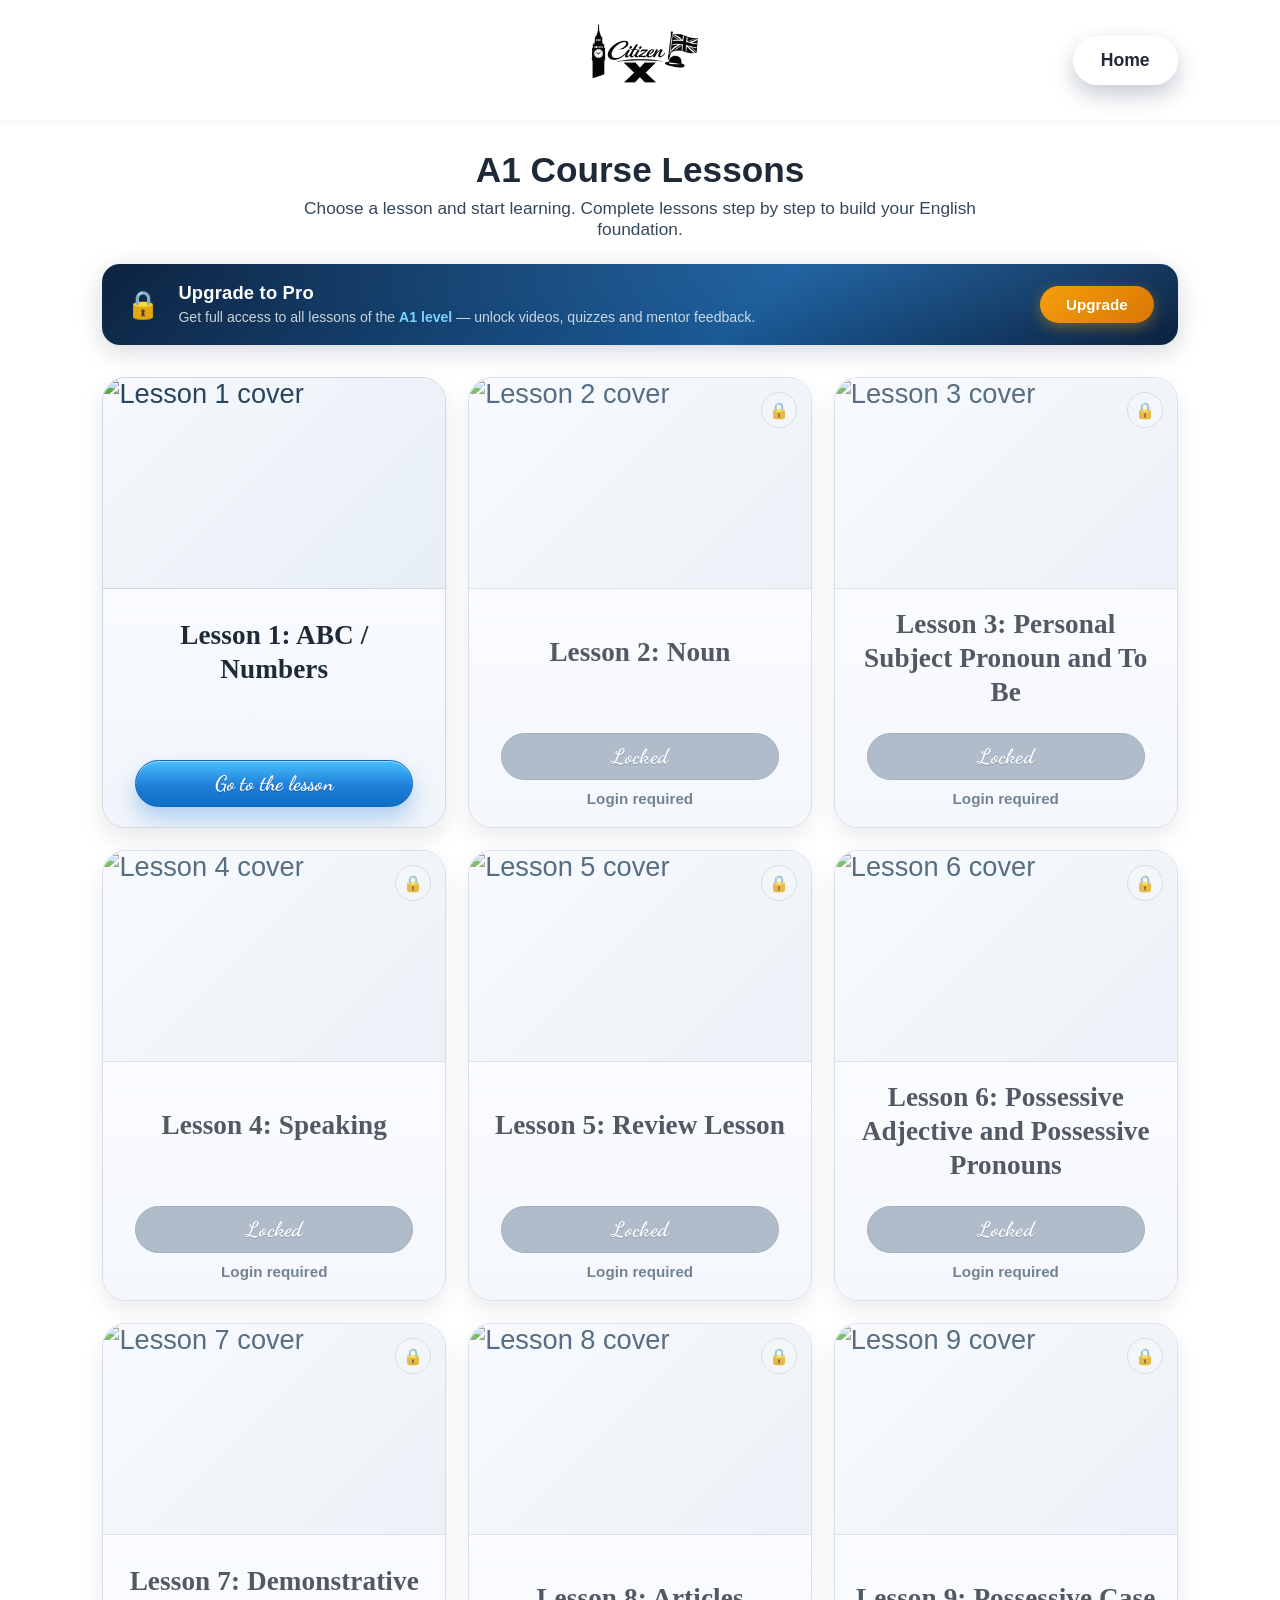
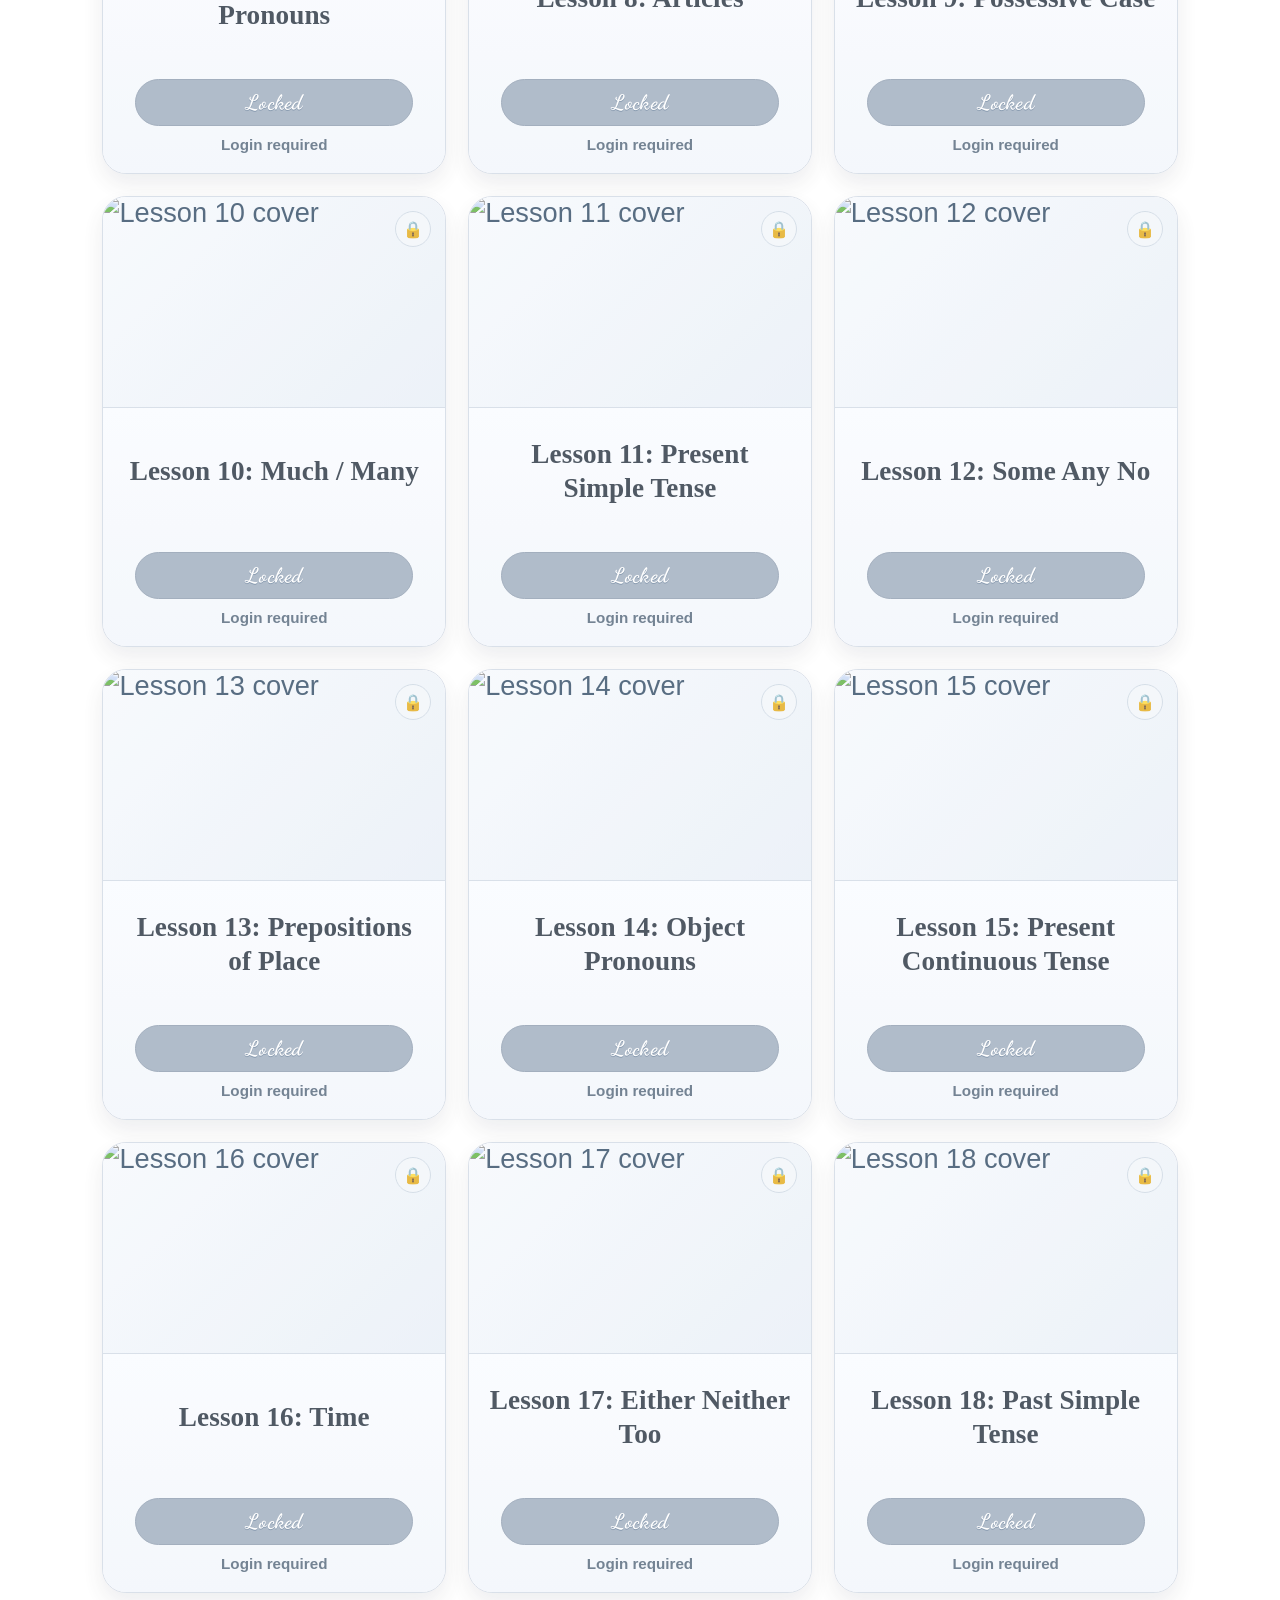
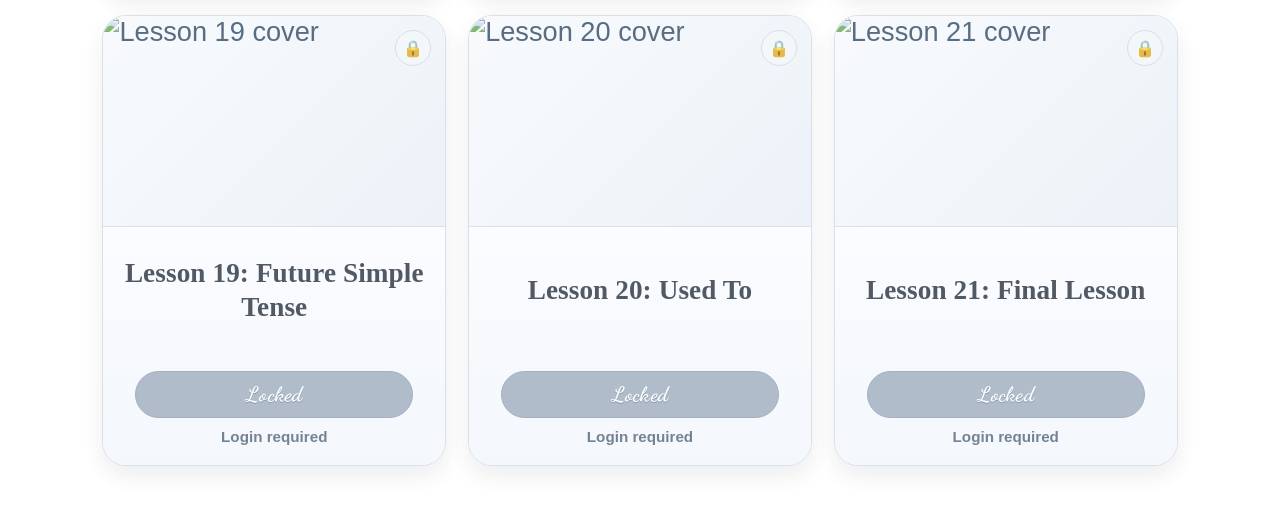
==== commit 5115aee3: "Initial commit" ====
--- a/a1.html
+++ b/a1.html
@@ -1,9 +1,17 @@
 <!DOCTYPE html>
 <html lang="en">
 <head>
+  <!-- Google tag (gtag.js) -->
+  <script async src="https://www.googletagmanager.com/gtag/js?id=G-3MEMMC38WR"></script>
+  <script>
+    window.dataLayer = window.dataLayer || [];
+    function gtag(){dataLayer.push(arguments);}
+    gtag('js', new Date());
+    gtag('config', 'G-3MEMMC38WR');
+  </script>
   <meta charset="UTF-8">
   <meta name="viewport" content="width=device-width, initial-scale=1.0">
-  <title>A1 Course - English with Mr.Sam</title>
+  <title>A1 Course - Citizen X</title>
   <link rel="stylesheet" href="css/style.css">
 </head>
 <body>
@@ -15,7 +23,7 @@
       <span id="student-notifications-badge" class="admin-requests-badge" hidden>0</span>
     </button>
   </div>
-  <div class="logo"><img src="assets/images/logo.png" alt="English with Mr.Sam"></div>
+  <div class="logo"><img src="assets/images/logo.png" alt="Citizen X"></div>
 	  <div class="level-header-actions level-header-actions-right">
 	    <button id="admin-lessons-edit-btn" class="btn admin-lessons-edit-btn" type="button" hidden>Edit Menu</button>
 	    <a href="index.html" class="btn">Home</a>
--- a/css/style.css
+++ b/css/style.css
@@ -599,19 +599,17 @@
 
 .team-modal-topbar-center {
   display: inline-flex;
-  align-items: center;
-  gap: 12px;
+  flex-direction: column;
+  align-items: center;
+  gap: 6px;
   justify-content: center;
-  flex-wrap: wrap;
-}
-
-.team-modal-title {
-  margin: 0;
-  color: #0e2a45;
-  font-weight: 900;
-  letter-spacing: 0.4px;
-  font-size: clamp(1.6rem, 2.3vw, 2.25rem);
-  text-shadow: 0 10px 18px rgba(16, 32, 56, 0.08);
+}
+
+.team-modal-logo {
+  height: 54px;
+  width: auto;
+  display: block;
+  object-fit: contain;
 }
 
 .team-modal-count {
@@ -726,21 +724,27 @@
   width: 206px;
   height: 206px;
   border-radius: 50%;
-  border: 2px solid #263747;
+  border: 3px solid #1f3a52;
   background: linear-gradient(135deg, #e7edf3, #cfd8e2);
   flex: 0 0 206px;
   overflow: hidden;
-  display: grid;
-  place-items: center;
+  position: relative;
+  display: flex;
+  align-items: center;
+  justify-content: center;
   color: #2b4e72;
   font-weight: 900;
   font-size: 2.1rem;
+  box-shadow: 0 4px 18px rgba(15,42,69,.15);
 }
 
 .team-member-avatar img {
+  position: absolute;
+  inset: 0;
   width: 100%;
   height: 100%;
   object-fit: cover;
+  object-position: top center;
   display: block;
 }
 
@@ -2231,8 +2235,7 @@
   color: #ffffff;
   border-color: #8999ac;
   box-shadow: none;
-  cursor: not-allowed;
-  pointer-events: none;
+  cursor: pointer;
 }
 
 .card:nth-child(1) .btn {
@@ -2265,6 +2268,7 @@
   align-items: center;
   gap: 20px;
   padding: 54px 8% 34px;
+  background: #ffffff;
 }
 
 .hero-info-grid {
@@ -2289,7 +2293,7 @@
 .hero-info-card {
   background: rgba(255, 255, 255, 0.55);
   border: 1px solid #d9dee5;
-  border-radius: 8px;
+  border-radius: 14px;
   padding: 18px 20px;
 }
 
@@ -2304,6 +2308,182 @@
   color: #2b4158;
   line-height: 1.5;
   font-size: 1.05rem;
+}
+
+.hero-daily-card {
+  display: flex;
+  flex-direction: column;
+  gap: 14px;
+  padding: 22px 22px 20px;
+  background: #ffffff;
+  border: 1.5px solid #d0dcea;
+  border-radius: 14px;
+  box-shadow: 0 2px 10px rgba(20, 50, 90, 0.06);
+  position: relative;
+}
+
+.hero-daily-header {
+  display: flex;
+  align-items: center;
+  justify-content: space-between;
+  gap: 8px;
+}
+
+.hero-daily-badge {
+  font-size: 0.76rem;
+  font-weight: 800;
+  letter-spacing: 0.08em;
+  text-transform: uppercase;
+  color: #1558a8;
+  background: #d6eaff;
+  border-radius: 999px;
+  padding: 5px 14px;
+}
+
+.hero-daily-badge--tip {
+  color: #1e6b1e;
+  background: #cceecc;
+}
+
+.hero-daily-edit-btn {
+  font-size: 0.82rem;
+  font-weight: 700;
+  color: #ffffff;
+  background: linear-gradient(135deg, #1f4f7a, #123455);
+  border: none;
+  border-radius: 999px;
+  padding: 6px 18px;
+  cursor: pointer;
+  transition: opacity 0.15s, transform 0.1s;
+  white-space: nowrap;
+}
+
+.hero-daily-edit-btn:hover {
+  opacity: 0.88;
+  transform: translateY(-1px);
+}
+
+.hero-daily-text {
+  margin: 0;
+  color: #0f2235;
+  font-size: 1.22rem;
+  line-height: 1.65;
+  font-style: italic;
+  font-weight: 600;
+  padding-left: 16px;
+  border-left: 3px solid #1a6eb5;
+}
+
+.daily-content-list {
+  display: flex;
+  flex-direction: column;
+  gap: 8px;
+  max-height: 380px;
+  overflow-y: auto;
+  padding-right: 4px;
+  margin-bottom: 14px;
+}
+
+.daily-content-item {
+  display: flex;
+  align-items: flex-start;
+  gap: 8px;
+  background: #f5f7fa;
+  border: 1px solid #dce3ec;
+  border-radius: 10px;
+  padding: 10px 12px;
+}
+
+.daily-content-item.is-inactive {
+  opacity: 0.45;
+}
+
+.daily-content-item-text {
+  flex: 1;
+  font-size: 0.93rem;
+  color: #1a2f45;
+  line-height: 1.45;
+  border: none;
+  background: transparent;
+  resize: none;
+  font-family: inherit;
+  padding: 0;
+  outline: none;
+}
+
+.daily-content-item-text:focus {
+  background: #fff;
+  border-radius: 4px;
+  padding: 2px 4px;
+}
+
+.daily-content-item-actions {
+  display: flex;
+  gap: 4px;
+  flex-shrink: 0;
+}
+
+.daily-content-btn {
+  font-size: 0.75rem;
+  font-weight: 600;
+  border-radius: 6px;
+  padding: 3px 8px;
+  border: 1px solid transparent;
+  cursor: pointer;
+}
+
+.daily-content-btn--save {
+  background: #e0f0e8;
+  color: #1f6e3a;
+  border-color: #b8dfc8;
+}
+
+.daily-content-btn--save:disabled {
+  background: #f0f4f8;
+  color: #9aab9a;
+  border-color: #dde6dd;
+  cursor: default;
+}
+
+.daily-content-btn--toggle {
+  background: #e8edf3;
+  color: #4a6070;
+  border-color: #cdd6e0;
+}
+
+.daily-content-btn--toggle.is-show {
+  background: #1a6eb5;
+  color: #ffffff;
+  border-color: #1558a8;
+  font-weight: 700;
+}
+
+.daily-content-btn--delete {
+  background: #fde8e8;
+  color: #b42318;
+  border-color: #f5c0bc;
+}
+
+.daily-content-add-row {
+  display: flex;
+  gap: 8px;
+  align-items: flex-start;
+  margin-top: 4px;
+}
+
+.daily-content-textarea {
+  flex: 1;
+  border: 1px solid #b9c7d5;
+  border-radius: 10px;
+  padding: 9px 12px;
+  font-family: inherit;
+  font-size: 0.93rem;
+  resize: vertical;
+  outline: none;
+}
+
+.daily-content-textarea:focus {
+  border-color: #1a6eb5;
 }
 
 .levels {
@@ -2353,6 +2533,101 @@
   filter: brightness(1.03);
 }
 
+/* ── Level upgrade banner (shown on level pages for non-subscribers) ── */
+.level-upgrade-banner {
+  margin: 0 0 32px;
+  padding: 0;
+}
+
+.level-upgrade-banner-inner {
+  display: flex;
+  flex-direction: row;
+  align-items: center;
+  gap: 18px;
+  background: linear-gradient(135deg, #0d2340 0%, #1a5a96 60%, #0d2340 100%);
+  border-radius: 18px;
+  padding: 18px 24px;
+  box-shadow: 0 6px 24px rgba(13,35,64,.18);
+  position: relative;
+  overflow: hidden;
+}
+
+.level-upgrade-banner-inner::before {
+  content: "";
+  position: absolute;
+  inset: 0;
+  background: radial-gradient(ellipse at 70% 0%, rgba(100,180,255,.12) 0%, transparent 65%);
+  pointer-events: none;
+}
+
+.level-upgrade-icon {
+  font-size: 1.7rem;
+  line-height: 1;
+  flex-shrink: 0;
+}
+
+.level-upgrade-text {
+  flex: 1;
+  min-width: 0;
+}
+
+.level-upgrade-title {
+  margin: 0 0 3px;
+  font-size: 1.15rem;
+  font-weight: 900;
+  color: #ffffff;
+  letter-spacing: 0.01em;
+}
+
+.level-upgrade-sub {
+  margin: 0;
+  font-size: 0.88rem;
+  color: rgba(255,255,255,.78);
+  line-height: 1.45;
+}
+
+.level-upgrade-sub strong {
+  color: #7dd3fc;
+  font-weight: 800;
+}
+
+.level-upgrade-btn {
+  flex-shrink: 0;
+  background: linear-gradient(135deg, #f59e0b, #d97706) !important;
+  color: #ffffff !important;
+  font-size: 0.95rem !important;
+  font-weight: 800 !important;
+  padding: 10px 26px !important;
+  border-radius: 999px !important;
+  border: none !important;
+  box-shadow: 0 4px 14px rgba(245,158,11,.4) !important;
+  transition: transform .2s, box-shadow .2s !important;
+  white-space: nowrap;
+}
+
+.level-upgrade-btn:hover {
+  transform: translateY(-2px) !important;
+  box-shadow: 0 8px 22px rgba(245,158,11,.5) !important;
+}
+
+.level-upgrade-loading {
+  text-align: center;
+  padding: 28px;
+  color: #4a5f76;
+  font-size: 1rem;
+}
+
+@media (max-width: 640px) {
+  .level-upgrade-banner-inner {
+    flex-direction: column;
+    text-align: center;
+    padding: 16px 18px;
+    gap: 12px;
+  }
+  .level-upgrade-text { min-width: unset; }
+}
+
+/* ── (original index.html upgrade-banner below) ── */
 .upgrade-banner {
   margin-top: 26px;
   padding: 24px 28px;
@@ -4118,6 +4393,70 @@
   box-shadow: 0 20px 44px rgba(212, 60, 8, 0.24);
 }
 
+/* Results loading overlay */
+.results-loading-overlay {
+  display: none;
+  position: fixed;
+  inset: 0;
+  background: rgba(10, 20, 40, 0.72);
+  backdrop-filter: blur(6px);
+  z-index: 9999;
+  align-items: center;
+  justify-content: center;
+}
+.results-loading-overlay.is-active {
+  display: flex;
+}
+.results-loading-card {
+  background: #ffffff;
+  border-radius: 20px;
+  padding: 44px 48px 36px;
+  text-align: center;
+  min-width: 280px;
+  max-width: 360px;
+  width: 90%;
+  box-shadow: 0 24px 64px rgba(0,0,0,0.22);
+}
+.results-loading-spinner {
+  width: 52px;
+  height: 52px;
+  border: 5px solid #e8eef6;
+  border-top-color: #1a6eb5;
+  border-radius: 50%;
+  margin: 0 auto 18px;
+  animation: results-spin 0.9s linear infinite;
+}
+@keyframes results-spin {
+  to { transform: rotate(360deg); }
+}
+.results-loading-text {
+  font-size: 1.15rem;
+  font-weight: 700;
+  color: #0f2a45;
+  margin: 0 0 20px;
+  letter-spacing: 0.01em;
+}
+.results-loading-bar-wrap {
+  background: #e8eef6;
+  border-radius: 999px;
+  height: 10px;
+  overflow: hidden;
+  margin-bottom: 10px;
+}
+.results-loading-bar {
+  height: 100%;
+  width: 0%;
+  background: linear-gradient(90deg, #1a6eb5, #2563eb);
+  border-radius: 999px;
+  transition: width 0.1s linear;
+}
+.results-loading-percent {
+  font-size: 0.95rem;
+  font-weight: 600;
+  color: #1a6eb5;
+  margin: 0;
+}
+
 .mentors-more-btn {
   margin-top: 8px;
   border: 2px solid #1f2c39;
@@ -4298,6 +4637,67 @@
   border: 1px solid #c9d4e0;
   border-radius: 16px;
   padding: 18px;
+  display: flex;
+  flex-direction: column;
+  justify-content: space-between;
+}
+
+.contact-est-block {
+  background: #ffffff;
+  border: 1px solid #c9d4e0;
+  border-radius: 16px;
+  padding: 32px 28px;
+  display: flex;
+  flex-direction: column;
+  align-items: flex-start;
+  gap: 6px;
+}
+
+.contact-est-label {
+  font-size: 1rem;
+  font-weight: 800;
+  letter-spacing: 0.22em;
+  text-transform: uppercase;
+  color: #0f2a45;
+}
+
+.contact-est-year {
+  font-size: 5rem;
+  font-weight: 900;
+  line-height: 1;
+  color: #0f2a45;
+  letter-spacing: -0.03em;
+}
+
+.contact-est-tagline {
+  margin: 4px 0 20px;
+  font-size: 1.05rem;
+  color: #5a7a99;
+  font-style: italic;
+  line-height: 1.4;
+}
+
+.contact-est-facts {
+  list-style: none;
+  margin: 0;
+  padding: 0;
+  display: flex;
+  flex-direction: column;
+  gap: 11px;
+}
+
+.contact-est-facts li {
+  font-size: 0.97rem;
+  color: #23425f;
+  display: flex;
+  align-items: center;
+  gap: 10px;
+  line-height: 1.3;
+}
+
+.contact-est-icon {
+  font-size: 1.15rem;
+  flex-shrink: 0;
 }
 
 .contact-form h3,
@@ -4389,6 +4789,271 @@
   background: linear-gradient(135deg, #ff6b6b 0%, #ea4335 48%, #b5161b 100%);
 }
 
+/* ── Partners strip ───────────────────────────────────── */
+.partners-strip {
+  width: 100%;
+  max-width: 1240px;
+  margin-top: 18px;
+  padding: 0;
+  background: linear-gradient(160deg, #f0f6ff 0%, #e8f2fb 50%, #f4f8ff 100%);
+  border: 1.5px solid #bcd5ed;
+  border-radius: 28px;
+  overflow: hidden;
+  box-shadow: 0 8px 36px rgba(15,42,69,.11), 0 2px 8px rgba(15,42,69,.06);
+  position: relative;
+}
+
+/* Top accent bar — full gradient */
+.partners-strip::before {
+  content: "";
+  display: block;
+  height: 5px;
+  background: linear-gradient(90deg,
+    #0d2340 0%, #1a5f99 20%, #2196c4 40%,
+    #4dbde8 55%, #2196c4 70%, #1a5f99 85%, #0d2340 100%);
+}
+
+/* Bottom inner glow line */
+.partners-strip::after {
+  content: "";
+  position: absolute;
+  bottom: 0;
+  left: 5%;
+  right: 5%;
+  height: 1px;
+  background: linear-gradient(90deg, transparent, rgba(26,111,168,.25), transparent);
+  pointer-events: none;
+}
+
+.partners-strip-label {
+  display: flex;
+  align-items: center;
+  justify-content: center;
+  gap: 10px;
+  text-align: center;
+  font-size: 0.72rem;
+  font-weight: 900;
+  color: #1a6fa8;
+  text-transform: uppercase;
+  letter-spacing: 0.22em;
+  margin: 22px 0 20px;
+  padding: 0 28px;
+}
+
+.partners-strip-label::before,
+.partners-strip-label::after {
+  content: "";
+  flex: 1;
+  max-width: 80px;
+  height: 1px;
+  background: linear-gradient(90deg, transparent, #1a6fa8);
+}
+
+.partners-strip-label::after {
+  background: linear-gradient(90deg, #1a6fa8, transparent);
+}
+
+.partners-list {
+  display: flex;
+  align-items: stretch;
+  justify-content: center;
+  gap: 20px;
+  flex-wrap: wrap;
+  padding: 0 28px 28px;
+}
+
+/* anchor version (clickable) */
+a.partner-item {
+  text-decoration: none;
+}
+
+.partner-item {
+  display: flex;
+  align-items: center;
+  gap: 16px;
+  background: #ffffff;
+  border: 2px solid #cde1f3;
+  border-radius: 20px;
+  padding: 20px 24px 20px 20px;
+  transition: box-shadow .25s ease, transform .25s ease, border-color .25s ease;
+  cursor: pointer;
+  min-width: 240px;
+  box-shadow: 0 4px 18px rgba(15,42,69,.07);
+  position: relative;
+}
+
+.partner-item:hover {
+  border-color: #1a6fa8;
+  box-shadow: 0 12px 36px rgba(26,111,168,.20);
+  transform: translateY(-4px);
+}
+
+/* Arrow indicator for clickable (anchor) partner items */
+a.partner-item::after {
+  content: "↗";
+  position: absolute;
+  top: 12px;
+  right: 14px;
+  font-size: 0.85rem;
+  color: #1a6fa8;
+  opacity: 0.35;
+  transition: opacity .2s, transform .2s;
+  line-height: 1;
+}
+
+a.partner-item:hover::after {
+  opacity: 0.9;
+  transform: translate(2px, -2px);
+}
+
+.partner-logo {
+  width: 64px;
+  height: 64px;
+  object-fit: contain;
+  border-radius: 14px;
+  background: #f4f8fd;
+  border: 1.5px solid #d0e6f5;
+  padding: 5px;
+  flex-shrink: 0;
+  box-shadow: 0 3px 10px rgba(15,42,69,.10);
+}
+
+.partner-logo-placeholder {
+  width: 64px;
+  height: 64px;
+  border-radius: 14px;
+  background: linear-gradient(140deg, #0e2a45 0%, #1a6fa8 100%);
+  display: flex;
+  align-items: center;
+  justify-content: center;
+  font-size: 1.8rem;
+  flex-shrink: 0;
+  box-shadow: 0 4px 14px rgba(15,42,69,.20);
+}
+
+.partner-info {
+  display: flex;
+  flex-direction: column;
+  gap: 4px;
+}
+
+.partner-name {
+  font-size: 1rem;
+  font-weight: 800;
+  color: #0d2340;
+  line-height: 1.3;
+  max-width: 240px;
+}
+
+.partner-type {
+  font-size: 0.78rem;
+  font-weight: 600;
+  color: #1a6fa8;
+  opacity: 0.8;
+  text-transform: uppercase;
+  letter-spacing: 0.06em;
+}
+
+.partners-loading {
+  width: 100%;
+  text-align: center;
+  padding: 18px 0 22px;
+  font-size: 1rem;
+  font-weight: 700;
+  color: #1a6fa8;
+  letter-spacing: 0.04em;
+  opacity: 0.7;
+  user-select: none;
+  pointer-events: none;
+}
+
+.partners-edit-btn {
+  position: absolute;
+  top: 14px;
+  right: 16px;
+  font-size: 0.78rem;
+  padding: 4px 12px;
+  background: rgba(255,255,255,0.85);
+  border: 1px solid #c0d5e8;
+  border-radius: 10px;
+  color: #5a7a99;
+  cursor: pointer;
+  transition: background .15s, border-color .15s, color .15s, box-shadow .15s;
+  z-index: 2;
+  backdrop-filter: blur(4px);
+}
+
+.partners-edit-btn:hover {
+  background: #fff;
+  border-color: #1a6fa8;
+  color: #0d2340;
+  box-shadow: 0 2px 8px rgba(26,111,168,.15);
+}
+
+/* Partners admin modal */
+.partners-admin-card {
+  max-width: 560px;
+  width: 100%;
+}
+
+.partners-admin-list {
+  display: flex;
+  flex-direction: column;
+  gap: 12px;
+  max-height: 420px;
+  overflow-y: auto;
+  padding: 4px 2px;
+}
+
+.partners-admin-row {
+  display: grid;
+  grid-template-columns: 48px 1fr auto;
+  gap: 10px;
+  align-items: center;
+  background: #f4f8fc;
+  border: 1px solid #dce8f2;
+  border-radius: 11px;
+  padding: 10px 12px;
+}
+
+.partners-admin-logo-preview {
+  width: 44px;
+  height: 44px;
+  border-radius: 8px;
+  object-fit: contain;
+  background: #fff;
+  border: 1px solid #c9d4e0;
+  cursor: pointer;
+  display: flex;
+  align-items: center;
+  justify-content: center;
+  overflow: hidden;
+  font-size: 1.4rem;
+}
+
+.partners-admin-logo-preview img {
+  width: 100%;
+  height: 100%;
+  object-fit: contain;
+}
+
+.partners-admin-fields {
+  display: flex;
+  flex-direction: column;
+  gap: 5px;
+}
+
+.partners-admin-footer {
+  display: flex;
+  align-items: center;
+  justify-content: space-between;
+  gap: 12px;
+  margin-top: 14px;
+  flex-wrap: wrap;
+}
+
+/* ── END Partners strip ───────────────────────────────── */
+
 .card {
   background: white;
   padding: 30px;
@@ -4404,6 +5069,9 @@
   margin: 0 0 18px;
   padding-left: 0;
   flex: 1;
+  display: flex;
+  flex-direction: column;
+  gap: 10px;
   list-style: none;
 }
 
@@ -4861,6 +5529,12 @@
 
 .lesson-player-actions:has(.lesson-nav-btn-presentation[hidden]) {
   grid-template-columns: repeat(2, minmax(0, 1fr));
+}
+
+.lesson-nav-btn.is-loading {
+  opacity: 0.45;
+  pointer-events: none;
+  cursor: not-allowed;
 }
 
 .presentation-page {
@@ -8817,6 +9491,7 @@
   .about-person-featured {
     flex-direction: column;
     text-align: center;
+    align-items: center;
     padding: 16px;
   }
 
@@ -8928,18 +9603,19 @@
 }
 
 @media (max-width: 720px) {
+  /* ── Initial (large) header state on mobile ── */
   .hero-header {
-    --header-max-vh: 22;
-    --header-min-px: 44;
-    --logo-size-max: 120;
-    --logo-size-min: 60;
+    --header-max-vh: 38;   /* tall on load */
+    --header-min-px: 70;   /* compact target height */
+    --logo-size-max: 180;
+    --logo-size-min: 90;
     display: grid;
-    grid-template-columns: 1fr;
-    grid-template-areas:
-      "logo logo"
-      "actions actions";
+    grid-template-columns: 1fr auto 1fr;
+    grid-template-areas: "left-actions logo right-actions";
+    align-items: center;
     gap: 4px;
-    padding: 8px 4% 10px;
+    padding: 20px 4% 20px;
+    min-height: calc(var(--header-max-vh) * 1vh);
   }
 
   .header-greeting {
@@ -8947,70 +9623,85 @@
   }
 
   .hero-header .header-actions {
-    position: static;
-    grid-area: actions;
+    position: relative;
+    z-index: 1;
     margin: 0;
-    align-self: start;
+    align-self: center;
+    flex-wrap: nowrap;
+    gap: 8px;
+    width: auto;
+  }
+
+  .hero-header .header-actions-left {
+    grid-area: left-actions;
+    justify-self: start;
+    justify-content: flex-start;
+  }
+
+  .hero-header .header-actions-right {
+    grid-area: right-actions;
     justify-self: end;
     justify-content: flex-end;
-    flex-wrap: wrap;
-    gap: 8px;
+  }
+
+  .hero-header .logo {
+    position: relative;
     z-index: 1;
-    width: fit-content;
-  }
-
-  .hero-header .logo {
-    position: static;
     grid-area: logo;
     margin: 0 auto;
   }
 
+  /* Large logo on initial load */
   .hero-header .logo img {
-    width: min(82vw, 340px);
+    width: min(72vw, 270px);
     height: auto;
     max-height: none;
     object-fit: contain;
-    transition: width 0.28s ease;
+    transition: width 0.32s ease;
+  }
+
+  /* When Menu button is visible (logged-in), cap logo so button fits in 1fr cell */
+  .hero-header.mobile-logged-in .logo img {
+    max-width: min(52vw, 195px) !important;
   }
 
   .hero-header .header-actions .btn {
-    padding: 12px 22px;
-    font-size: 1.22rem;
+    padding: 10px 16px;
+    font-size: 1rem;
     font-weight: 700;
     line-height: 1;
   }
 
+  /* ── Compact (scrolled) state — same look the user liked ── */
   .hero-header.is-compact {
-    grid-template-columns: 1fr;
-    grid-template-areas:
-      "logo logo"
-      "actions actions";
+    grid-template-columns: 1fr auto 1fr;
+    grid-template-areas: "left-actions logo right-actions";
     align-items: center;
-    min-height: calc(var(--header-max-vh) * 1vh);
-    padding: 8px 4% 10px;
+    min-height: calc(var(--header-min-px) * 1px);
+    padding: 10px 4% 10px;
     gap: 4px;
   }
 
   .hero-header.is-compact .logo {
-    margin: 0;
+    margin: 0 auto;
     align-self: center;
     transform: none;
   }
 
+  /* Smaller logo in compact state */
   .hero-header.is-compact .logo img {
-    width: min(82vw, 340px);
+    width: min(40vw, 155px);
   }
 
   .hero-header.is-compact .header-actions {
-    width: fit-content;
-    justify-self: end;
-    align-self: start;
+    width: auto;
+    align-self: center;
     margin-bottom: 0;
   }
 
   .hero-header.is-compact .header-actions .btn {
-    padding: 12px 22px;
-    font-size: 1.22rem;
+    padding: 10px 16px;
+    font-size: 1rem;
   }
 }
 
@@ -9111,7 +9802,7 @@
   }
 
   .hero-header .logo img {
-    width: var(--m-logo-w, min(78vw, 330px)) !important;
+    width: var(--m-logo-w, min(72vw, 270px)) !important;
     height: auto !important;
     max-height: none !important;
     object-fit: contain !important;
@@ -9119,8 +9810,8 @@
   }
 
   .hero-header .header-actions .btn {
-    padding: var(--m-btn-pad-y, 12px) var(--m-btn-pad-x, 24px) !important;
-    font-size: var(--m-btn-fs, 1.12rem) !important;
+    padding: var(--m-btn-pad-y, 8px) var(--m-btn-pad-x, 12px) !important;
+    font-size: var(--m-btn-fs, 0.88rem) !important;
     font-weight: 700 !important;
   }
 
@@ -9133,8 +9824,8 @@
   }
 
   .hero-header.is-compact .header-actions .btn {
-    padding: var(--m-btn-pad-y, 12px) var(--m-btn-pad-x, 24px) !important;
-    font-size: var(--m-btn-fs, 1.12rem) !important;
+    padding: var(--m-btn-pad-y, 6px) var(--m-btn-pad-x, 10px) !important;
+    font-size: var(--m-btn-fs, 0.82rem) !important;
   }
 
   .contact-section {
@@ -9475,17 +10166,14 @@
   white-space: pre-wrap;
 }
 
-/* Hero header (index): prevent overlapping action groups on mobile */
+/* Hero header (index): single-row grid keeps both action groups on the same line */
 @media (max-width: 900px) {
   .hero-header {
     display: grid !important;
-    grid-template-columns: 1fr 1fr !important;
-    grid-template-areas:
-      "logo logo"
-      "left right" !important;
+    grid-template-columns: 1fr auto 1fr !important;
+    grid-template-areas: "left logo right" !important;
     align-items: center !important;
-    column-gap: 10px !important;
-    row-gap: 8px !important;
+    column-gap: 8px !important;
   }
 
   .hero-header .logo {
@@ -9497,14 +10185,23 @@
     order: 0 !important;
   }
 
+  /* Constrain logo width so buttons have room on both sides.
+     On ≤720px the width is driven by JS (--m-logo-w), so only apply here
+     for 721–900px where the mobile Menu button is never shown. */
+  .hero-header .logo img {
+    height: auto !important;
+  }
+
   .hero-header .header-actions.header-actions-left {
     grid-area: left !important;
     justify-self: start !important;
+    align-self: center !important;
   }
 
   .hero-header .header-actions.header-actions-right {
     grid-area: right !important;
     justify-self: end !important;
+    align-self: center !important;
   }
 
   .hero-header .header-actions {
@@ -9513,10 +10210,10 @@
     left: auto !important;
     right: auto !important;
     margin: 0 !important;
-    width: 100% !important;
+    width: auto !important;
     display: flex !important;
-    flex-wrap: wrap !important;
-    gap: 8px !important;
+    flex-wrap: nowrap !important;
+    gap: 6px !important;
   }
 
   .hero-header .header-actions.header-actions-left {
@@ -9528,41 +10225,18 @@
   }
 
   .hero-header .header-actions .btn {
-    padding: 10px 14px !important;
-    font-size: 1.02rem !important;
+    padding: 9px 13px !important;
+    font-size: 0.95rem !important;
     line-height: 1 !important;
     border-radius: 999px !important;
-    max-width: 100% !important;
+    white-space: nowrap !important;
     background: linear-gradient(180deg, rgba(255, 255, 255, 0.96), rgba(238, 246, 255, 0.9)) !important;
     color: #102740 !important;
     border: 1px solid rgba(16, 37, 58, 0.18) !important;
     box-shadow: 0 14px 30px rgba(13, 27, 42, 0.18) !important;
     backdrop-filter: blur(10px) !important;
     -webkit-backdrop-filter: blur(10px) !important;
-  }
-
-  /* Ensure both sides sit on the same baseline */
-  .hero-header .header-actions.header-actions-left,
-  .hero-header .header-actions.header-actions-right {
-    align-self: center !important;
-  }
-
-  /* Keep action buttons the same height across sides */
-  .hero-header .header-actions .btn {
-    min-height: 44px !important;
-    padding: 10px 16px !important;
-  }
-
-  /* Keep action rows stable when header becomes compact while scrolling */
-  .hero-header.is-compact .header-actions {
-    top: auto !important;
-    transform: none !important;
-  }
-
-  /* When scrolling (compact header), lift both sides equally */
-  .hero-header.is-compact .header-actions.header-actions-left,
-  .hero-header.is-compact .header-actions.header-actions-right {
-    transform: translateY(-6px) !important;
+    min-height: 40px !important;
   }
 
   /* Align Profile with Login/Logout (disable legacy per-button offset) */
@@ -9788,7 +10462,8 @@
 .admin-lessons-manager-card,
 .admin-lesson-edit-card,
 .admin-lessons-confirm-card,
-.admin-quiz-editor-card {
+.admin-quiz-editor-card,
+.admin-lessons-card {
   width: min(1100px, 96vw);
   background: #ffffff;
   border-radius: 18px;
@@ -9800,23 +10475,31 @@
 }
 
 .admin-lessons-modal-card,
-.admin-lessons-confirm-card {
+.admin-lessons-confirm-card,
+.admin-lessons-card {
   width: min(560px, 96vw);
   padding: 22px;
 }
 
-.admin-lessons-modal-header {
+.admin-lessons-modal-header,
+.admin-lessons-header {
   display: flex;
   align-items: center;
   justify-content: space-between;
   gap: 12px;
-}
-
-.admin-lessons-modal-title {
+  margin-bottom: 6px;
+}
+
+.admin-lessons-modal-title,
+.admin-lessons-title {
   margin: 0;
   font-size: 20px;
   font-weight: 700;
   color: #1c2a4a;
+}
+
+.admin-lessons-body {
+  margin-top: 10px;
 }
 
 .admin-lessons-close {
@@ -10500,3 +11183,1071 @@
   transform: translateY(-2px);
   box-shadow: 0 16px 28px rgba(170, 22, 35, 0.3) !important;
 }
+
+/* ─── Mobile Nav Drawer ─────────────────────────────────────────── */
+#mobile-nav-backdrop {
+  display: none;
+  position: fixed;
+  inset: 0;
+  background: rgba(6, 14, 28, 0.60);
+  z-index: 998;
+  backdrop-filter: blur(3px);
+  -webkit-backdrop-filter: blur(3px);
+  opacity: 0;
+  transition: opacity 0.3s ease;
+}
+
+#mobile-nav-backdrop.is-open {
+  display: block;
+  opacity: 1;
+}
+
+#mobile-nav-drawer {
+  position: fixed;
+  top: 0;
+  right: -320px;
+  width: 280px;
+  height: 100dvh;
+  background: linear-gradient(180deg, #f0f6ff 0%, #e8f2fd 55%, #f4f8ff 100%);
+  border-left: 1px solid rgba(15,42,69,0.10);
+  box-shadow: -12px 0 60px rgba(0,0,0,0.18);
+  z-index: 999;
+  display: flex;
+  flex-direction: column;
+  padding: 0;
+  transition: right 0.34s cubic-bezier(0.4, 0, 0.2, 1);
+  border-radius: 26px 0 0 26px;
+  overflow: hidden;
+}
+
+#mobile-nav-drawer.is-open {
+  right: 0;
+}
+
+/* Top accent bar */
+#mobile-nav-drawer::before {
+  content: "";
+  position: absolute;
+  top: 0;
+  left: 0;
+  right: 0;
+  height: 3px;
+  background: linear-gradient(90deg, #2aabee, #1459a8, #2aabee);
+  opacity: 0.7;
+}
+
+.mobile-nav-drawer-header {
+  position: relative;
+  display: flex;
+  flex-direction: column;
+  align-items: center;
+  justify-content: center;
+  padding: 32px 20px 24px;
+  border-bottom: 1px solid rgba(15,42,69,0.10);
+  background-color: #dce8f4;
+  overflow: hidden;
+}
+
+/* Geometric polygon bg — same image as main hero header */
+.mobile-nav-drawer-header::before {
+  content: "";
+  position: absolute;
+  inset: 0;
+  background-image: url("https://wallpapers.com/images/hd/white-geometric-shapes-nvtlzwob9kw7mc8t.jpg");
+  background-size: cover;
+  background-position: center;
+  background-repeat: no-repeat;
+  opacity: 0.50;
+  z-index: 0;
+  pointer-events: none;
+}
+
+.mobile-nav-drawer-header > * {
+  position: relative;
+  z-index: 1;
+}
+
+/* Close button — absolute top-right, override global close-button rules */
+#mobile-nav-drawer-close,
+#mobile-nav-drawer-close:hover,
+#mobile-nav-drawer-close:focus {
+  position: absolute !important;
+  top: 14px !important;
+  right: 14px !important;
+  background: rgba(15,42,69,0.08) !important;
+  border: 1px solid rgba(15,42,69,0.14) !important;
+  color: rgba(15,42,69,0.65) !important;
+  border-radius: 50% !important;
+  width: 34px !important;
+  height: 34px !important;
+  min-width: 0 !important;
+  min-height: 0 !important;
+  padding: 0 !important;
+  display: flex !important;
+  align-items: center !important;
+  justify-content: center !important;
+  font-size: 1rem !important;
+  line-height: 1 !important;
+  cursor: pointer !important;
+  box-shadow: none !important;
+  transition: background 0.18s, transform 0.18s !important;
+  transform: none !important;
+  filter: none !important;
+}
+
+#mobile-nav-drawer-close:hover {
+  background: rgba(15,42,69,0.15) !important;
+  transform: scale(1.1) !important;
+  color: #0f2a45 !important;
+}
+
+.mobile-nav-drawer-logo {
+  height: 56px;
+  width: auto;
+  object-fit: contain;
+  opacity: 0.95;
+  filter: drop-shadow(0 2px 8px rgba(0,0,0,0.12));
+}
+
+.mobile-nav-drawer-greeting {
+  margin: 0;
+  padding: 16px 20px 4px;
+  font-size: 0.78rem;
+  font-weight: 700;
+  color: #4a6a88;
+  letter-spacing: 1.2px;
+  text-transform: uppercase;
+}
+
+.mobile-nav-drawer-items {
+  display: flex;
+  flex-direction: column;
+  align-items: stretch;
+  gap: 14px;
+  padding: 20px 22px 32px;
+  flex: 1;
+  overflow: hidden;
+}
+
+/* ── Drawer action buttons — shared base ── */
+.mobile-nav-drawer-items .btn {
+  width: 100% !important;
+  max-width: 100% !important;
+  box-sizing: border-box !important;
+  padding: 16px 22px !important;
+  font-size: 1.05rem !important;
+  font-weight: 800 !important;
+  border-radius: 18px !important;
+  text-align: center !important;
+  justify-content: center !important;
+  align-items: center !important;
+  gap: 10px !important;
+  letter-spacing: 0.4px !important;
+  display: flex !important;
+  position: relative !important;
+  overflow: hidden !important;
+  transition: transform 0.22s cubic-bezier(.22,.68,0,1.2),
+              box-shadow 0.22s ease,
+              filter 0.18s ease !important;
+}
+
+/* Glass-shine overlay on every drawer button */
+.mobile-nav-drawer-items .btn::after {
+  content: "";
+  position: absolute;
+  top: 0; left: 0; right: 0;
+  height: 48%;
+  background: linear-gradient(180deg, rgba(255,255,255,0.18) 0%, rgba(255,255,255,0) 100%);
+  border-radius: 18px 18px 0 0;
+  pointer-events: none;
+}
+
+/* Respect hidden attribute — must come AFTER the display:flex rule */
+.mobile-nav-drawer-items .btn[hidden] {
+  display: none !important;
+}
+
+/* ── Profile / Admin button — rich deep blue ── */
+#drawer-profile-btn,
+#drawer-admin-btn {
+  background: linear-gradient(150deg, #2fb3f0 0%, #1468c0 45%, #0d3d85 100%) !important;
+  color: #fff !important;
+  border: 1px solid rgba(255,255,255,0.22) !important;
+  box-shadow:
+    0 6px 20px rgba(20, 104, 192, 0.40),
+    0 2px 6px rgba(0,0,0,0.18),
+    inset 0 1px 0 rgba(255,255,255,0.20) !important;
+  text-shadow: 0 1px 3px rgba(0,0,0,0.22) !important;
+}
+
+#drawer-profile-btn:hover,
+#drawer-admin-btn:hover {
+  transform: translateY(-3px) scale(1.01) !important;
+  box-shadow:
+    0 12px 32px rgba(20, 104, 192, 0.50),
+    0 4px 10px rgba(0,0,0,0.20),
+    inset 0 1px 0 rgba(255,255,255,0.25) !important;
+  filter: brightness(1.08) !important;
+}
+
+#drawer-profile-btn:active,
+#drawer-admin-btn:active {
+  transform: translateY(0) scale(0.98) !important;
+  filter: brightness(0.96) !important;
+}
+
+/* ── Logout button — warm crimson ── */
+#drawer-logout-btn {
+  background: linear-gradient(150deg, #f05252 0%, #c8192a 45%, #8b0c18 100%) !important;
+  color: #fff !important;
+  border: 1px solid rgba(255,255,255,0.18) !important;
+  box-shadow:
+    0 6px 20px rgba(200, 25, 42, 0.40),
+    0 2px 6px rgba(0,0,0,0.18),
+    inset 0 1px 0 rgba(255,255,255,0.18) !important;
+  text-shadow: 0 1px 3px rgba(0,0,0,0.22) !important;
+}
+
+#drawer-logout-btn:hover {
+  transform: translateY(-3px) scale(1.01) !important;
+  box-shadow:
+    0 12px 32px rgba(200, 25, 42, 0.50),
+    0 4px 10px rgba(0,0,0,0.20),
+    inset 0 1px 0 rgba(255,255,255,0.22) !important;
+  filter: brightness(1.08) !important;
+}
+
+#drawer-logout-btn:active {
+  transform: translateY(0) scale(0.98) !important;
+  filter: brightness(0.96) !important;
+}
+
+#mobile-menu-btn {
+  display: none;
+}
+
+@media (max-width: 720px) {
+  /* Menu button sits inside the sticky header grid (right-actions cell).
+     White/glass pill — matches the original site button aesthetic.
+     Uses JS-driven CSS vars so it smoothly shrinks with the header. */
+  #mobile-menu-btn {
+    display: inline-flex;
+    align-items: center;
+    gap: 5px;
+    padding: var(--m-btn-pad-y, 8px) var(--m-btn-pad-x, 12px) !important;
+    font-size: var(--m-btn-fs, 0.88rem) !important;
+    font-weight: 700;
+    line-height: 1;
+    border-radius: 999px !important;
+    background: rgba(255, 255, 255, 0.90) !important;
+    color: #102740 !important;
+    border: 1.5px solid rgba(16, 39, 64, 0.18) !important;
+    box-shadow: 0 2px 10px rgba(0, 0, 0, 0.10), 0 1px 3px rgba(0, 0, 0, 0.07) !important;
+    letter-spacing: 0.2px;
+    white-space: nowrap;
+    transition: transform 0.18s, box-shadow 0.18s, background 0.18s !important;
+  }
+
+  #mobile-menu-btn:hover,
+  #mobile-menu-btn:active {
+    background: rgba(255, 255, 255, 1) !important;
+    transform: translateY(-1px) !important;
+    box-shadow: 0 4px 16px rgba(0, 0, 0, 0.14) !important;
+  }
+
+  /* When logged in on mobile: hide the left-side header buttons */
+  .hero-header.mobile-logged-in .header-actions-left {
+    visibility: hidden;
+    pointer-events: none;
+  }
+
+  /* Login button on mobile — same pill/glass style as the Menu button */
+  .hero-header #login-btn {
+    display: inline-flex !important;
+    align-items: center;
+    align-self: center !important;
+    padding: var(--m-btn-pad-y, 8px) var(--m-btn-pad-x, 14px) !important;
+    font-size: var(--m-btn-fs, 0.88rem) !important;
+    font-weight: 700;
+    line-height: 1;
+    border-radius: 999px !important;
+    background: rgba(255, 255, 255, 0.90) !important;
+    color: #102740 !important;
+    border: 1.5px solid rgba(16, 39, 64, 0.18) !important;
+    box-shadow: 0 2px 10px rgba(0,0,0,0.10), 0 1px 3px rgba(0,0,0,0.07) !important;
+    letter-spacing: 0.2px;
+    white-space: nowrap;
+    transition: transform 0.18s, box-shadow 0.18s, background 0.18s !important;
+  }
+  .hero-header #login-btn:hover,
+  .hero-header #login-btn:active {
+    background: rgba(255,255,255,1) !important;
+    transform: translateY(-1px) !important;
+    box-shadow: 0 4px 16px rgba(0,0,0,0.14) !important;
+  }
+
+  /* When logged in on mobile: hide the regular login button */
+  .hero-header.mobile-logged-in #login-btn {
+    display: none !important;
+  }
+
+  /* When logged in on mobile: show the Menu button */
+  .hero-header.mobile-logged-in #mobile-menu-btn {
+    display: inline-flex !important;
+  }
+}
+
+/* ── Final mobile overrides — must come LAST so they win over every earlier rule ── */
+@media (max-width: 720px) {
+  /* JS drives logo width via --m-logo-w on mobile.
+     This rule must be the last word so nothing above overrides it. */
+  .hero-header .logo img {
+    width: var(--m-logo-w, min(72vw, 270px)) !important;
+    max-width: 100% !important;
+  }
+
+  /* Cap logo when Menu button is visible so the button fits in the 1fr cell */
+  .hero-header.mobile-logged-in .logo img {
+    max-width: min(52vw, 195px) !important;
+  }
+
+  /* Stretch action cells to full grid-row height, then flex-centre their content */
+  .hero-header .header-actions-left,
+  .hero-header .header-actions-right {
+    align-self: stretch !important;   /* fill the full grid row height */
+    display: flex !important;
+    align-items: center !important;   /* centre button vertically inside */
+  }
+  .hero-header .header-actions-left  { justify-content: flex-start !important; }
+  .hero-header .header-actions-right { justify-content: flex-end   !important; }
+
+  /* Compact state: keep a minimum height so the button sits visually
+     centred in the sticky bar, not pinned to the very top edge */
+  .hero-header.is-compact {
+    min-height: 92px !important;
+  }
+}
+
+/* ══════════════════════════════════════════════════════════════════════════════
+   NEWS  — drawer badge + modal + editor + feed cards
+══════════════════════════════════════════════════════════════════════════════ */
+
+/* ── Drawer button badge (unread count) ── */
+.news-drawer-btn {
+  position: relative;
+}
+.news-drawer-badge {
+  display: inline-flex;
+  align-items: center;
+  justify-content: center;
+  min-width: 20px;
+  height: 20px;
+  padding: 0 5px;
+  border-radius: 999px;
+  background: #e8192c;
+  color: #fff;
+  font-size: 0.72rem;
+  font-weight: 800;
+  line-height: 1;
+  margin-left: 6px;
+  vertical-align: middle;
+  box-shadow: 0 2px 6px rgba(232,25,44,0.45);
+}
+
+/* ── Modal overlay ── */
+.news-overlay {
+  position: fixed;
+  inset: 0;
+  z-index: 1100;
+  background: rgba(10, 24, 42, 0.60);
+  backdrop-filter: blur(5px);
+  display: flex;
+  align-items: center;
+  justify-content: center;
+  padding: 20px 16px;
+  box-sizing: border-box;
+  animation: newsOverlayIn 0.20s ease;
+}
+.news-overlay[hidden] { display: none !important; }
+@keyframes newsOverlayIn { from { opacity: 0; } to { opacity: 1; } }
+
+/* ── Dialog panel ── */
+.news-dialog {
+  background: #fff;
+  width: 100%;
+  max-width: 520px;
+  /* height: 100% fills the overlay's padding-box → guarantees feed can scroll */
+  height: 100%;
+  border-radius: 22px;
+  display: flex;
+  flex-direction: column;
+  overflow: hidden;
+  box-shadow: 0 20px 60px rgba(0,0,0,0.30), 0 4px 16px rgba(0,0,0,0.14);
+  animation: newsDialogIn 0.26s cubic-bezier(.22,.68,0,1.15);
+}
+@keyframes newsDialogIn {
+  from { transform: scale(0.93) translateY(16px); opacity: 0; }
+  to   { transform: scale(1)    translateY(0);    opacity: 1; }
+}
+
+/* ── Dialog header ── */
+.news-dialog-header {
+  display: flex;
+  align-items: center;
+  justify-content: space-between;
+  padding: 18px 20px 14px;
+  border-bottom: 1px solid rgba(16,39,64,0.08);
+  flex-shrink: 0;
+  background: linear-gradient(135deg, #e8f3fc, #f5f9ff);
+  position: relative;
+  overflow: hidden;
+}
+.news-dialog-header::before {
+  content: "";
+  position: absolute;
+  inset: 0;
+  background-image: url("https://wallpapers.com/images/hd/white-geometric-shapes-nvtlzwob9kw7mc8t.jpg");
+  background-size: cover;
+  background-position: center;
+  opacity: 0.25;
+  z-index: 0;
+  pointer-events: none;
+}
+.news-dialog-header > * { position: relative; z-index: 1; }
+.news-dialog-title {
+  font-size: 1.15rem;
+  font-weight: 800;
+  color: #0e2a46;
+  letter-spacing: 0.3px;
+}
+.news-close-btn {
+  background: rgba(16,39,64,0.08);
+  border: 1px solid rgba(16,39,64,0.12);
+  border-radius: 50%;
+  width: 32px;
+  height: 32px;
+  display: flex;
+  align-items: center;
+  justify-content: center;
+  font-size: 0.85rem;
+  cursor: pointer;
+  color: #0e2a46;
+  transition: background 0.18s, transform 0.18s;
+  flex-shrink: 0;
+}
+.news-close-btn:hover { background: rgba(16,39,64,0.15); transform: scale(1.08); }
+
+/* ── Admin toolbar ── */
+.news-admin-bar {
+  padding: 12px 20px 10px;
+  display: flex;
+  justify-content: flex-end;
+  border-bottom: 1px solid rgba(16,39,64,0.07);
+  flex-shrink: 0;
+}
+.news-add-post-btn {
+  background: linear-gradient(135deg, #1a6fb5, #2aabee) !important;
+  color: #fff !important;
+  border-radius: 999px !important;
+  padding: 10px 24px !important;
+  font-size: 0.93rem !important;
+  font-weight: 700 !important;
+  border: none !important;
+  box-shadow: 0 4px 14px rgba(42,171,238,0.30) !important;
+}
+.news-add-post-btn:hover { filter: brightness(1.08); transform: translateY(-1px); }
+
+/* ── Editor panel ── */
+.news-editor-wrap {
+  padding: 16px 20px 0;
+  border-bottom: 2px solid #e3edf7;
+  flex-shrink: 0;
+  background: #f7fbff;
+  overflow-y: auto;
+  max-height: 55vh;
+}
+.news-editor-heading {
+  display: flex;
+  align-items: center;
+  justify-content: space-between;
+  margin-bottom: 12px;
+  font-weight: 700;
+  color: #0e2a46;
+  font-size: 1rem;
+}
+.news-editor-toolbar {
+  display: flex;
+  gap: 6px;
+  margin-bottom: 8px;
+}
+.news-tool-btn {
+  background: #fff;
+  border: 1.5px solid #cad8e8;
+  border-radius: 8px;
+  padding: 5px 11px;
+  font-size: 0.9rem;
+  cursor: pointer;
+  color: #0e2a46;
+  transition: background 0.15s, border-color 0.15s;
+  line-height: 1.4;
+}
+.news-tool-btn:hover { background: #e8f3ff; border-color: #2aabee; }
+.news-tool-link { font-size: 1rem; }
+
+/* ── Editable area ── */
+.news-editor-area {
+  min-height: 100px;
+  max-height: 180px;
+  overflow-y: auto;
+  border: 1.5px solid #cad8e8;
+  border-radius: 12px;
+  padding: 12px 14px;
+  font-size: 0.95rem;
+  color: #1a2e42;
+  background: #fff;
+  outline: none;
+  line-height: 1.55;
+  transition: border-color 0.18s;
+}
+.news-editor-area:focus { border-color: #2aabee; box-shadow: 0 0 0 3px rgba(42,171,238,0.12); }
+.news-editor-area:empty::before {
+  content: attr(data-placeholder);
+  color: #a0b4c6;
+  pointer-events: none;
+}
+.news-editor-area a { color: #1a6fb5; text-decoration: underline; }
+
+/* ── Link popup ── */
+.news-link-popup {
+  background: #fff;
+  border: 1.5px solid #cad8e8;
+  border-radius: 12px;
+  padding: 12px 14px;
+  margin-top: 6px;
+  box-shadow: 0 4px 18px rgba(0,0,0,0.10);
+}
+.news-link-popup-hint {
+  font-size: 0.8rem;
+  color: #5a7a94;
+  margin: 0 0 8px;
+}
+.news-link-url-input {
+  width: 100%;
+  border: 1.5px solid #cad8e8;
+  border-radius: 8px;
+  padding: 7px 10px;
+  font-size: 0.9rem;
+  box-sizing: border-box;
+  outline: none;
+  margin-bottom: 8px;
+}
+.news-link-url-input:focus { border-color: #2aabee; }
+.news-link-popup-row {
+  display: flex;
+  gap: 8px;
+}
+.news-link-popup-row .btn {
+  flex: 1;
+  font-size: 0.88rem !important;
+  padding: 7px 0 !important;
+}
+.news-link-cancel {
+  background: rgba(16,39,64,0.06) !important;
+  color: #3a5a78 !important;
+  border-color: #cad8e8 !important;
+}
+
+/* ── Image row ── */
+.news-editor-image-row {
+  display: flex;
+  align-items: center;
+  gap: 10px;
+  margin: 12px 0 6px;
+}
+.news-image-pick-btn {
+  display: inline-flex;
+  align-items: center;
+  gap: 6px;
+  padding: 6px 14px;
+  background: #fff;
+  border: 1.5px solid #cad8e8;
+  border-radius: 8px;
+  font-size: 0.88rem;
+  color: #3a5a78;
+  cursor: pointer;
+  transition: background 0.15s, border-color 0.15s;
+}
+.news-image-pick-btn:hover { background: #e8f3ff; border-color: #2aabee; }
+.news-image-remove-btn {
+  background: rgba(200,25,44,0.08);
+  border: 1.5px solid rgba(200,25,44,0.20);
+  border-radius: 8px;
+  padding: 6px 12px;
+  font-size: 0.85rem;
+  color: #c8192c;
+  cursor: pointer;
+}
+.news-image-remove-btn:hover { background: rgba(200,25,44,0.15); }
+.news-image-preview {
+  width: 100%;
+  max-height: 160px;
+  object-fit: cover;
+  border-radius: 10px;
+  margin-bottom: 8px;
+}
+
+/* ── Editor footer ── */
+.news-editor-actions {
+  display: flex;
+  gap: 10px;
+  padding: 12px 0 16px;
+}
+.news-save-btn {
+  flex: 1;
+  background: linear-gradient(135deg, #1a6fb5, #2aabee) !important;
+  color: #fff !important;
+  border-radius: 999px !important;
+  font-weight: 700 !important;
+  border: none !important;
+  box-shadow: 0 4px 14px rgba(42,171,238,0.28) !important;
+}
+.news-cancel-btn {
+  background: rgba(16,39,64,0.06) !important;
+  color: #3a5a78 !important;
+  border-radius: 999px !important;
+  border-color: #cad8e8 !important;
+}
+
+/* ── PIN gate ── */
+.news-dialog { position: relative; }
+.news-pin-wrap {
+  position: fixed;
+  inset: 0;
+  z-index: 1200;
+  background: rgba(10,24,42,0.55);
+  backdrop-filter: blur(4px);
+  display: flex;
+  align-items: center;
+  justify-content: center;
+  padding: 20px;
+  box-sizing: border-box;
+}
+.news-pin-wrap[hidden] { display: none !important; }
+.news-pin-dialog {
+  background: #fff;
+  border-radius: 20px;
+  padding: 28px 28px 22px;
+  width: 100%;
+  max-width: 360px;
+  box-shadow: 0 12px 40px rgba(0,0,0,0.28);
+  animation: newsDialogIn 0.22s cubic-bezier(.22,.68,0,1.15);
+}
+.news-pin-header {
+  display: flex;
+  align-items: center;
+  justify-content: space-between;
+  margin-bottom: 6px;
+}
+.news-pin-title {
+  font-weight: 800;
+  color: #0e2a46;
+  font-size: 1.05rem;
+}
+.news-pin-hint {
+  font-size: 0.86rem;
+  color: #5a7a94;
+  margin: 0 0 16px;
+  line-height: 1.45;
+}
+.news-pin-input {
+  width: 100%;
+  box-sizing: border-box;
+  border: 2px solid #cad8e8;
+  border-radius: 14px;
+  padding: 14px;
+  font-size: 1.6rem;
+  letter-spacing: 10px;
+  text-align: center;
+  outline: none;
+  font-weight: 700;
+  color: #0e2a46;
+  margin-bottom: 10px;
+  transition: border-color 0.18s;
+  background: #f7fbff;
+}
+.news-pin-input:focus { border-color: #2aabee; box-shadow: 0 0 0 3px rgba(42,171,238,0.14); background: #fff; }
+.news-pin-status {
+  font-size: 0.83rem;
+  min-height: 20px;
+  margin-bottom: 12px;
+  font-weight: 600;
+  text-align: center;
+}
+.news-pin-status:not(:empty) { padding: 6px 10px; border-radius: 8px; }
+/* green for success messages (✓), red for errors */
+.news-pin-status[data-ok="true"] { color: #0a7a3a; background: rgba(10,122,58,0.08); }
+.news-pin-status:not([data-ok="true"]):not(:empty) { color: #c8192c; background: rgba(200,25,44,0.07); }
+.news-pin-row {
+  display: flex;
+  gap: 10px;
+}
+.news-pin-submit-btn {
+  flex: 1;
+  background: linear-gradient(135deg, #1a6fb5, #2aabee) !important;
+  color: #fff !important;
+  border-radius: 999px !important;
+  font-weight: 700 !important;
+  border: none !important;
+  padding: 11px 0 !important;
+  font-size: 0.93rem !important;
+}
+.news-pin-resend-btn {
+  background: rgba(16,39,64,0.06) !important;
+  color: #3a5a78 !important;
+  border-radius: 999px !important;
+  border: 1.5px solid #cad8e8 !important;
+  font-size: 0.83rem !important;
+  padding: 11px 14px !important;
+}
+
+/* ── News feed ── */
+.news-feed {
+  flex: 1;
+  min-height: 0;        /* required for overflow-y: auto inside flex */
+  overflow-y: auto;
+  padding: 16px 20px 20px;
+  display: flex;
+  flex-direction: column;
+  gap: 14px;
+}
+.news-feed-loading {
+  display: flex;
+  align-items: center;
+  gap: 8px;
+  color: #5a7a94;
+  font-size: 0.9rem;
+  justify-content: center;
+  padding: 24px 0;
+}
+.news-spinner {
+  display: inline-block;
+  width: 18px; height: 18px;
+  border: 2.5px solid #cad8e8;
+  border-top-color: #2aabee;
+  border-radius: 50%;
+  animation: newsSpin 0.7s linear infinite;
+}
+@keyframes newsSpin { to { transform: rotate(360deg); } }
+.news-empty {
+  text-align: center;
+  color: #8aabca;
+  font-size: 0.9rem;
+  padding: 32px 0;
+}
+
+/* ── News card ── */
+.news-card {
+  background: #fff;
+  border-radius: 16px;
+  border: 1.5px solid rgba(16,39,64,0.08);
+  overflow: hidden;
+  box-shadow: 0 2px 12px rgba(16,39,64,0.06);
+  transition: box-shadow 0.2s;
+  position: relative;
+  flex-shrink: 0;   /* don't let cards shrink inside the feed flex column */
+}
+.news-card:hover { box-shadow: 0 4px 20px rgba(16,39,64,0.10); }
+.news-card-unread {
+  border-color: rgba(42,171,238,0.30);
+  box-shadow: 0 2px 14px rgba(42,171,238,0.12);
+}
+.news-card-new-badge {
+  display: inline-block;
+  background: linear-gradient(135deg, #e8192c, #ff4b5c);
+  color: #fff;
+  font-size: 0.72rem;
+  font-weight: 800;
+  letter-spacing: 0.5px;
+  padding: 4px 10px;
+  border-radius: 0 0 10px 0;
+  position: absolute;
+  top: 0; left: 0;
+  box-shadow: 0 2px 8px rgba(232,25,44,0.35);
+  z-index: 1;
+}
+.news-card-img {
+  width: 100%;
+  max-height: 200px;
+  object-fit: cover;
+  display: block;
+}
+.news-card-body {
+  padding: 12px 14px 14px;
+  display: block;
+}
+.news-card-content {
+  font-size: 0.93rem;
+  color: #1a2e42;
+  line-height: 1.6;
+  word-break: break-word;
+}
+.news-card-content a {
+  color: #1a6fb5;
+  text-decoration: underline;
+  font-weight: 600;
+  word-break: break-all;
+}
+.news-card-content a:hover { color: #2aabee; }
+.news-card-meta {
+  display: flex;
+  align-items: center;
+  justify-content: space-between;
+  flex-wrap: wrap;
+  gap: 6px;
+  margin-top: 10px;
+  padding-top: 8px;
+  border-top: 1px solid rgba(16,39,64,0.07);
+}
+.news-card-time {
+  font-size: 0.78rem;
+  color: #7a9ab4;
+  font-weight: 600;
+}
+.news-card-admin-actions {
+  display: flex;
+  gap: 6px;
+}
+.btn-xs {
+  padding: 4px 10px;
+  font-size: 0.78rem;
+  font-weight: 700;
+  border-radius: 8px;
+  cursor: pointer;
+  border: 1.5px solid #cad8e8;
+  background: #f5f9ff;
+  color: #3a5a78;
+  transition: background 0.15s, border-color 0.15s;
+}
+.btn-xs:hover { background: #e4f0fb; border-color: #2aabee; }
+.btn-xs-red {
+  background: rgba(200,25,44,0.06);
+  border-color: rgba(200,25,44,0.20);
+  color: #c8192c;
+}
+.btn-xs-red:hover { background: rgba(200,25,44,0.14); }
+
+/* ═══════════════════════════════════════════════
+   NEWS v2 ADDITIONS
+═══════════════════════════════════════════════ */
+
+/* ── Multi-image thumbnails in editor ── */
+.news-image-thumbs {
+  display: flex;
+  flex-wrap: wrap;
+  gap: 8px;
+  margin: 4px 0 8px;
+}
+.news-image-thumb {
+  position: relative;
+  width: 72px;
+  height: 72px;
+  border-radius: 10px;
+  overflow: hidden;
+  flex-shrink: 0;
+  background: #e8f0f8;
+  border: 1.5px solid #cad8e8;
+}
+.news-image-thumb img {
+  width: 100%;
+  height: 100%;
+  object-fit: cover;
+  display: block;
+}
+.news-image-thumb-del {
+  position: absolute;
+  top: 3px; right: 3px;
+  width: 20px; height: 20px;
+  background: rgba(10,20,36,0.65);
+  border: none;
+  border-radius: 50%;
+  color: #fff;
+  font-size: 0.62rem;
+  cursor: pointer;
+  display: flex;
+  align-items: center;
+  justify-content: center;
+  line-height: 1;
+  padding: 0;
+  transition: background 0.15s;
+}
+.news-image-thumb-del:hover { background: rgba(200,25,44,0.85); }
+
+/* ── Telegram-style photo grid ── */
+.news-photo-grid {
+  display: grid;
+  gap: 3px;
+  overflow: hidden;
+  border-radius: 12px 12px 0 0;
+  line-height: 0;
+}
+/* 1 image: full width */
+.news-photo-grid[data-count="1"] { grid-template-columns: 1fr; }
+.news-photo-grid[data-count="1"] .news-grid-img { height: auto; max-height: 220px; }
+/* 2 images: side by side */
+.news-photo-grid[data-count="2"] { grid-template-columns: 1fr 1fr; }
+/* 3 images: big left + 2 stacked right */
+.news-photo-grid[data-count="3"] { grid-template-columns: 1fr 1fr; grid-template-rows: 90px 90px; }
+.news-photo-grid[data-count="3"] .news-grid-img:first-child { grid-row: 1 / 3; height: 183px; } /* 2×90 + gap */
+/* 4 images: 2×2 */
+.news-photo-grid[data-count="4"] { grid-template-columns: 1fr 1fr; }
+/* 5–10 images: 3 columns */
+.news-photo-grid[data-count="5"],
+.news-photo-grid[data-count="6"],
+.news-photo-grid[data-count="7"],
+.news-photo-grid[data-count="8"],
+.news-photo-grid[data-count="9"],
+.news-photo-grid[data-count="10"] { grid-template-columns: repeat(3, 1fr); }
+
+.news-grid-img {
+  width: 100%;
+  height: 120px;
+  object-fit: cover;
+  display: block;
+  cursor: pointer;
+  transition: filter 0.18s;
+}
+.news-grid-img:hover { filter: brightness(0.88); }
+
+/* "+N more" wrapper */
+.news-grid-more-wrap {
+  position: relative;
+  overflow: hidden;
+  height: 120px;
+}
+.news-grid-more-wrap .news-grid-img { height: 100%; }
+.news-grid-more-overlay {
+  position: absolute;
+  inset: 0;
+  background: rgba(10,20,36,0.52);
+  color: #fff;
+  font-size: 1.5rem;
+  font-weight: 800;
+  display: flex;
+  align-items: center;
+  justify-content: center;
+  pointer-events: none;
+}
+
+/* ── Floating Telegram-style selection toolbar ── */
+.news-sel-toolbar {
+  position: fixed;
+  z-index: 9999;
+  background: #1a2e42;
+  border-radius: 10px;
+  padding: 5px 8px;
+  display: flex;
+  gap: 2px;
+  box-shadow: 0 4px 22px rgba(0,0,0,0.38);
+  transform: translateX(-50%);
+  pointer-events: auto;
+  white-space: nowrap;
+  transition: opacity 0.12s;
+  /* triangle pointer below */
+}
+.news-sel-toolbar::after {
+  content: "";
+  position: absolute;
+  bottom: -6px;
+  left: 50%;
+  transform: translateX(-50%);
+  width: 0; height: 0;
+  border: 6px solid transparent;
+  border-bottom: none;
+  border-top-color: #1a2e42;
+}
+.news-sel-toolbar[hidden] { display: none !important; }
+.news-sel-btn {
+  background: transparent;
+  border: none;
+  color: #fff;
+  font-size: 0.95rem;
+  cursor: pointer;
+  padding: 5px 10px;
+  border-radius: 7px;
+  transition: background 0.14s;
+  line-height: 1.3;
+  min-width: 34px;
+  text-align: center;
+}
+.news-sel-btn:hover { background: rgba(255,255,255,0.18); }
+.news-sel-btn b { font-weight: 800; }
+.news-sel-btn i { font-style: italic; }
+
+/* separator between toolbar buttons */
+.news-sel-toolbar .news-sel-sep {
+  width: 1px;
+  background: rgba(255,255,255,0.20);
+  margin: 4px 2px;
+  flex-shrink: 0;
+}
+
+/* ── Coming-soon modal ─────────────────────────────────── */
+.coming-soon-overlay {
+  display: none;
+  position: fixed;
+  inset: 0;
+  background: rgba(0, 0, 0, 0.45);
+  z-index: 9999;
+  align-items: center;
+  justify-content: center;
+}
+
+.coming-soon-overlay.is-open {
+  display: flex;
+}
+
+.coming-soon-card {
+  background: #ffffff;
+  border-radius: 20px;
+  padding: 40px 36px 32px;
+  max-width: 380px;
+  width: 90%;
+  text-align: center;
+  box-shadow: 0 24px 48px rgba(0, 0, 0, 0.18);
+  animation: comingSoonIn 0.22s ease;
+}
+
+@keyframes comingSoonIn {
+  from { opacity: 0; transform: scale(0.92) translateY(12px); }
+  to   { opacity: 1; transform: scale(1) translateY(0); }
+}
+
+.coming-soon-icon {
+  font-size: 2.4rem;
+  margin: 0 0 10px;
+  line-height: 1;
+}
+
+.coming-soon-title {
+  font-size: 1.35rem;
+  font-weight: 700;
+  color: #1E2A38;
+  margin: 0 0 12px;
+}
+
+.coming-soon-text {
+  font-size: 1rem;
+  color: #4a5568;
+  line-height: 1.6;
+  margin: 0 0 28px;
+}
+
+.coming-soon-btn {
+  background: linear-gradient(135deg, #132a46, #1f4f7a);
+  color: #fff;
+  padding: 11px 36px;
+  font-size: 0.95rem;
+  border-radius: 50px;
+  cursor: pointer;
+}
+/* ── END Coming-soon modal ─────────────────────────────── */
